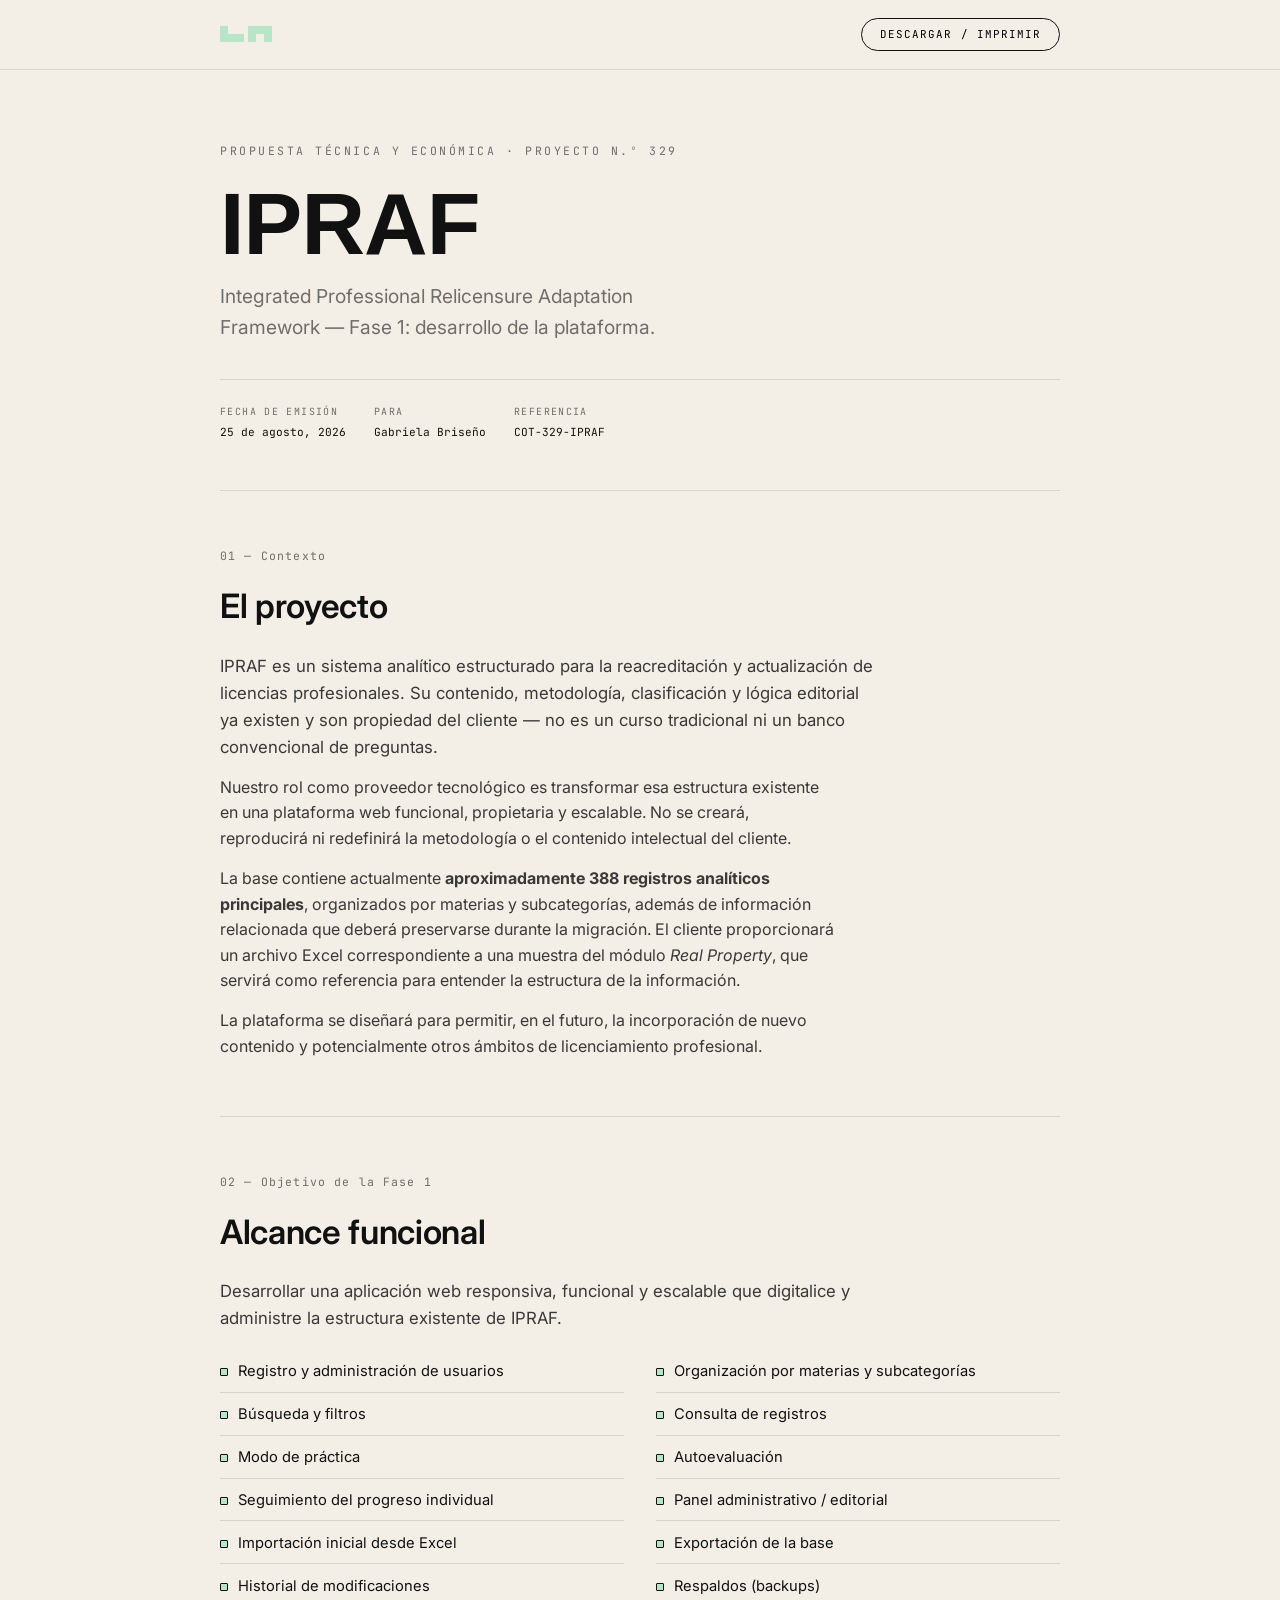
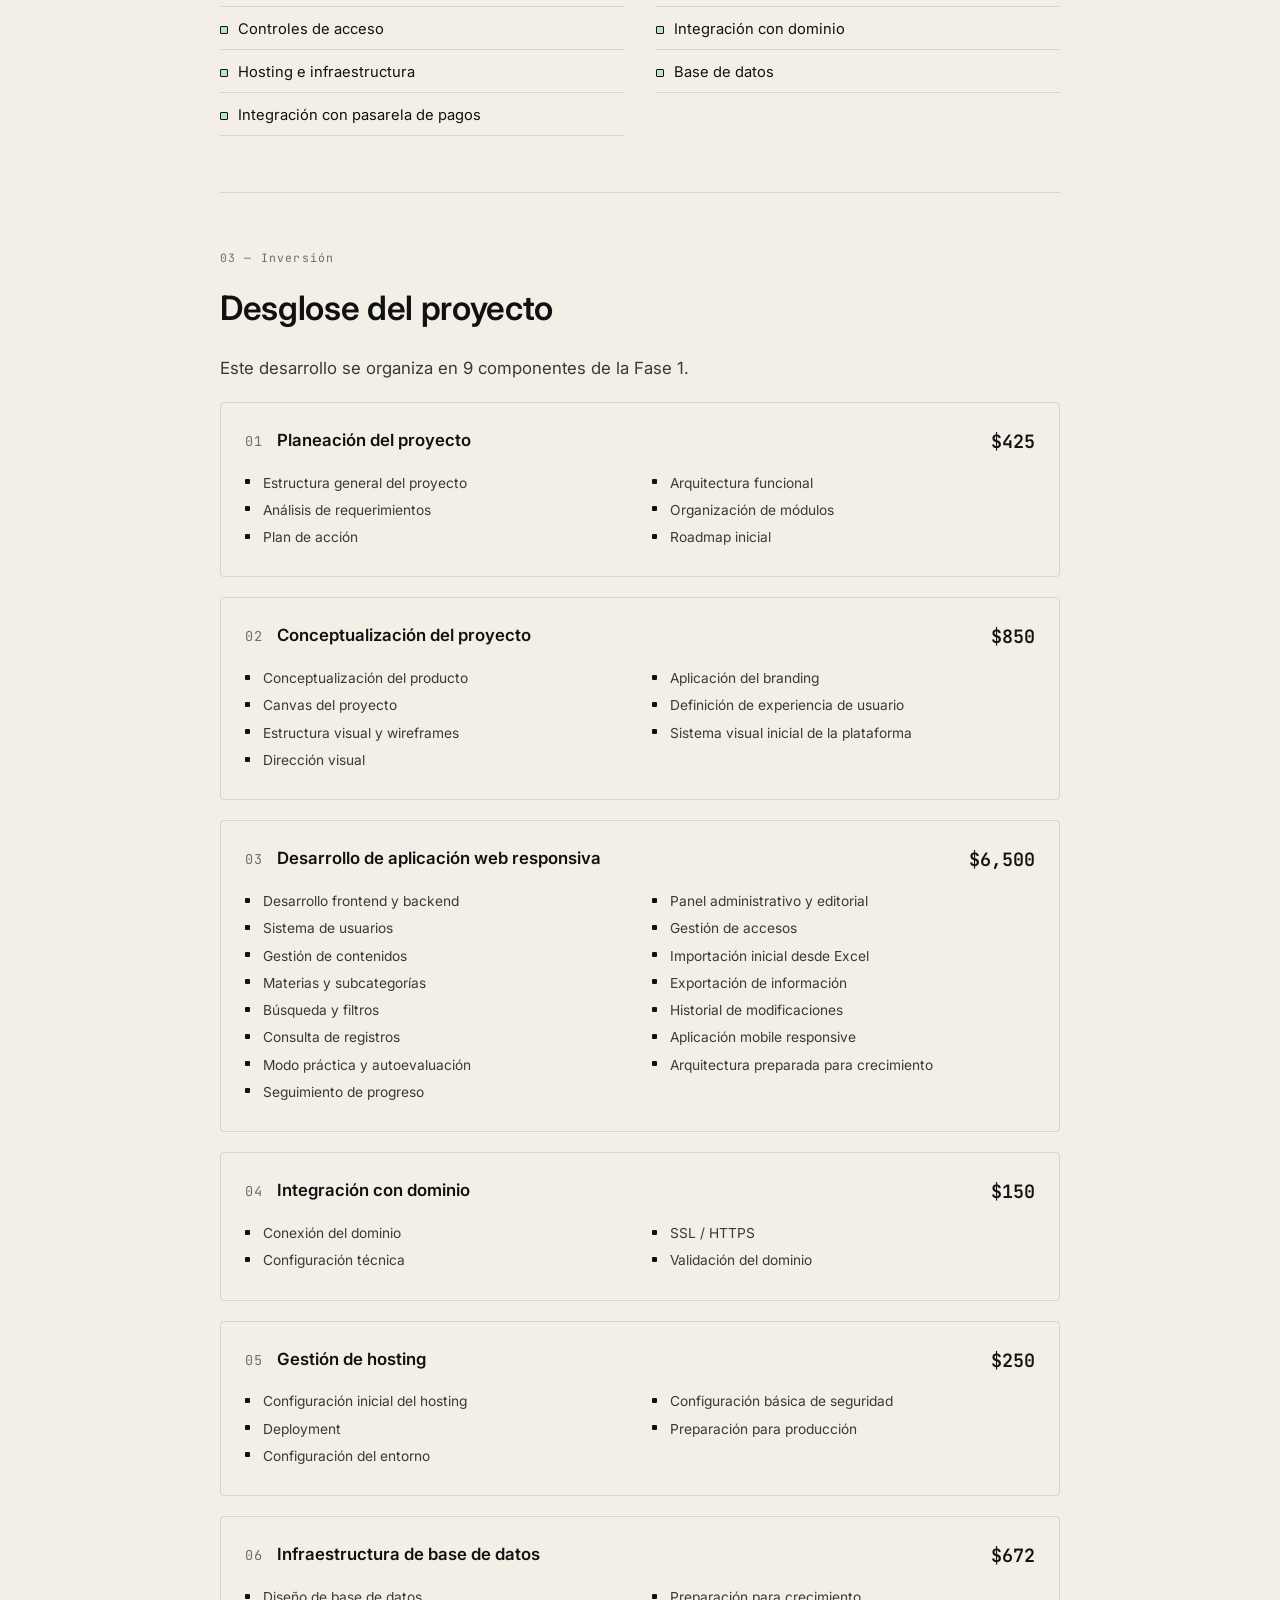
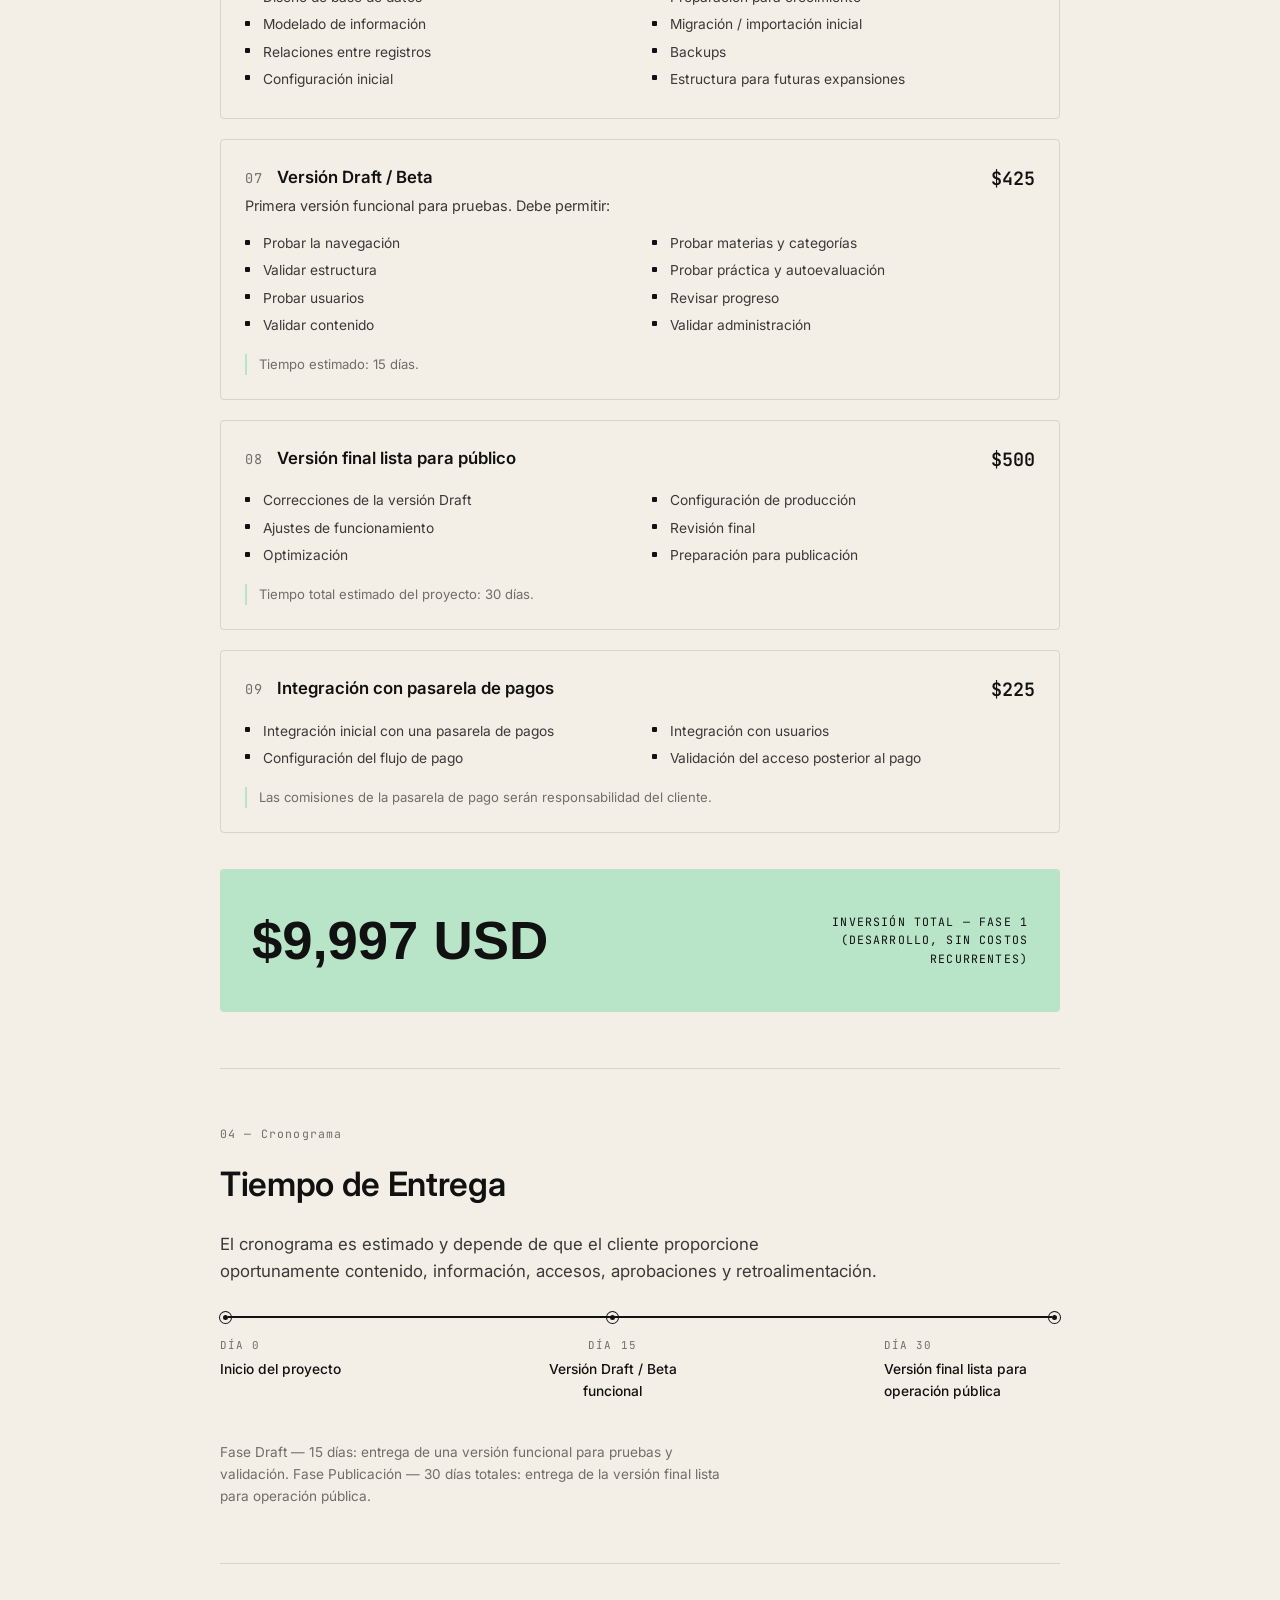
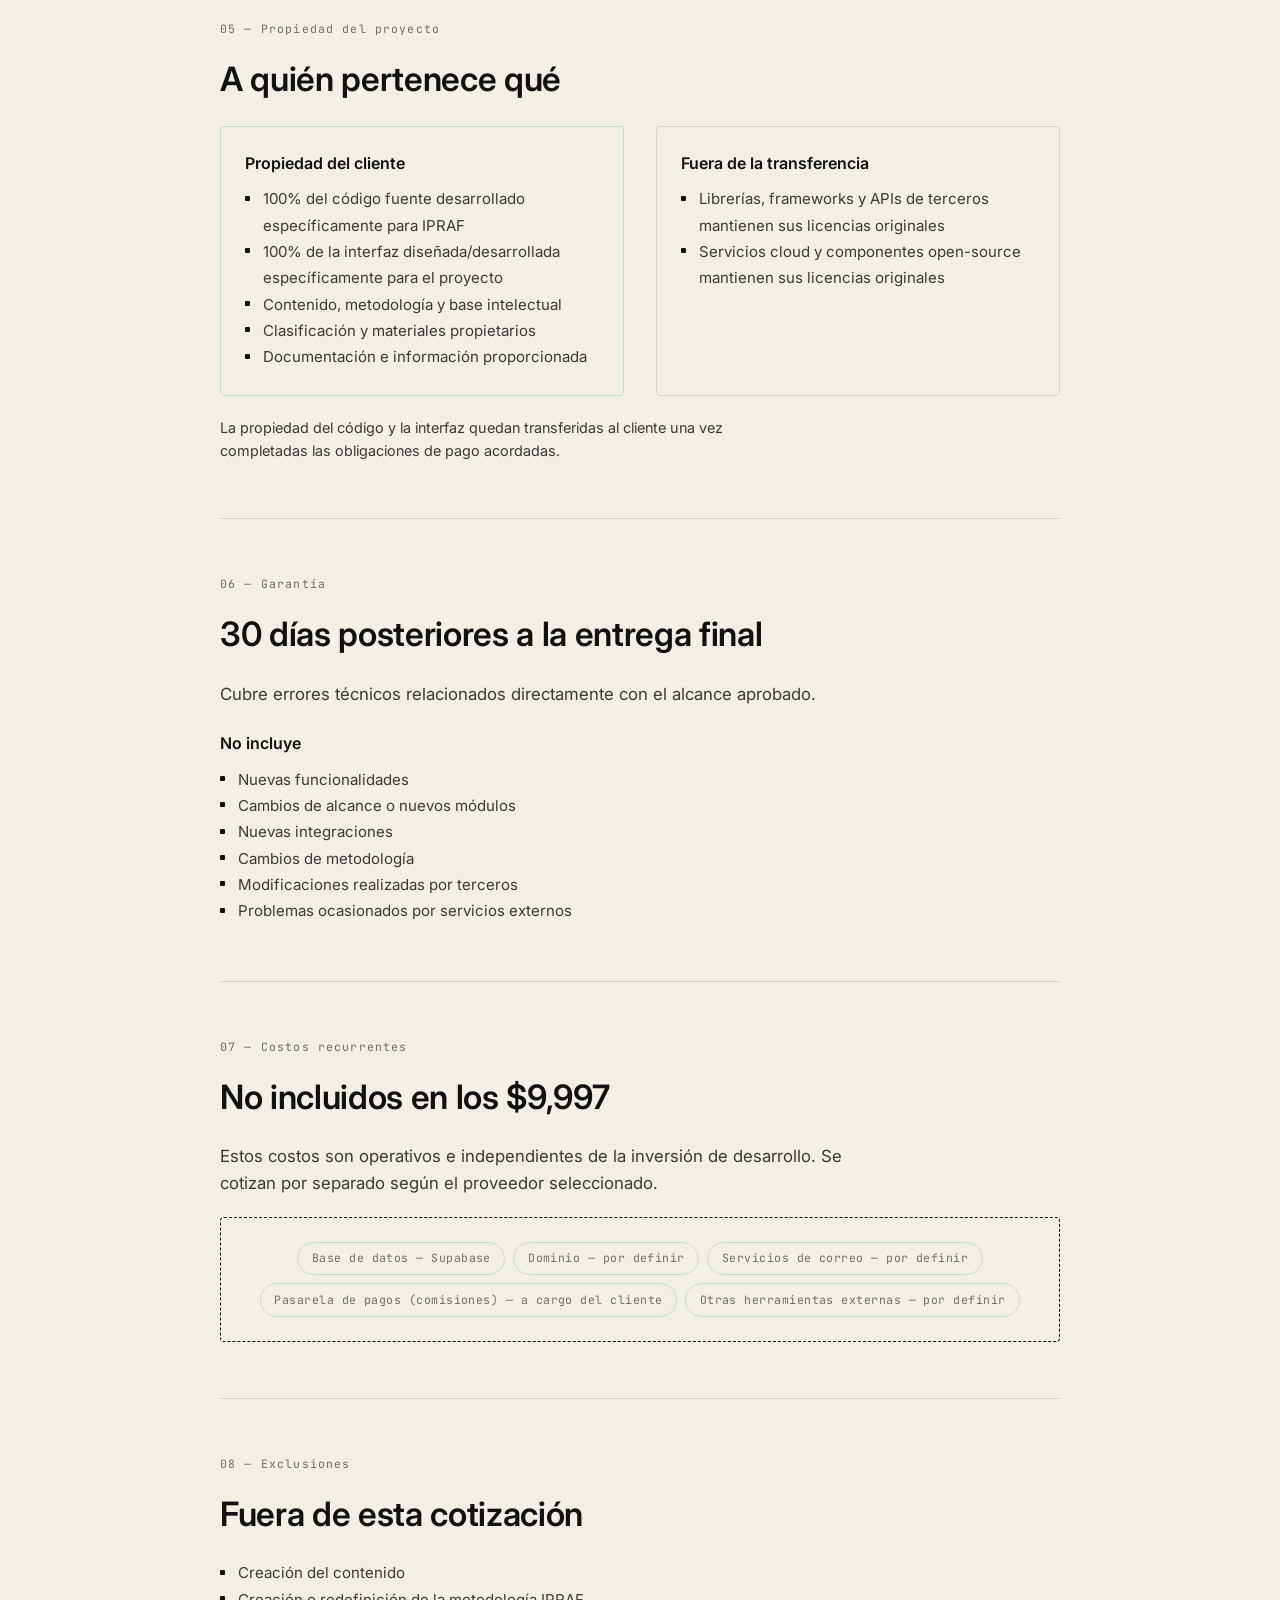
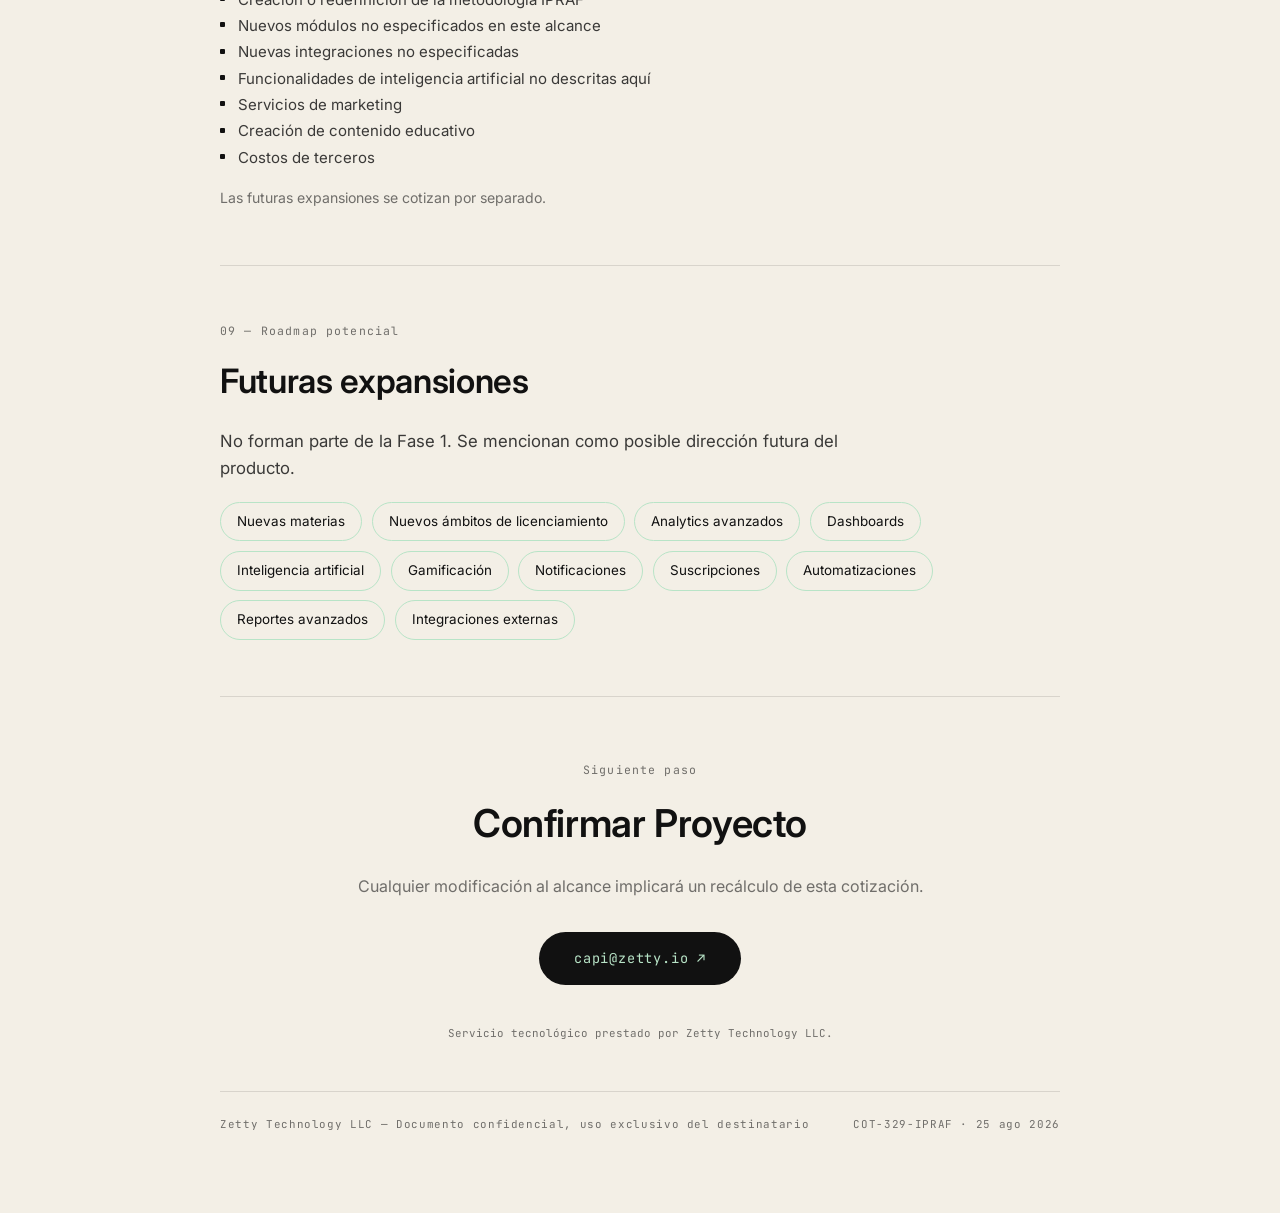
==== proyectoipraf/index.html @ 1532e755 "Agregar propuesta IPRAF (Proyecto 329) Publicada en coming-soon/proyectoipraf para quedar dentro del" ====
<!DOCTYPE html>
<html lang="es">
<head>
<meta charset="UTF-8">
<meta name="viewport" content="width=device-width, initial-scale=1.0">
<title>IPRAF — Propuesta técnica y económica · Capi Collections</title>
<meta name="description" content="Propuesta técnica y económica — Fase 1. Proyecto 329.">
<meta name="robots" content="noindex,nofollow">

<link rel="icon" href="data:image/svg+xml,%3Csvg xmlns='http://www.w3.org/2000/svg' viewBox='0 0 91 28'%3E%3Crect width='91' height='28' fill='%23B8E4C7'/%3E%3Cpath d='M 14 0 L 0 0 L 0 28 L 42 28 L 42 14 L 14 14 Z M 63 28 L 63 14 L 77 14 L 77 28 L 91 28 L 91 0 L 49 0 L 49 28 Z' fill='%23111111'/%3E%3C/svg%3E">

<link rel="preconnect" href="https://fonts.googleapis.com">
<link rel="preconnect" href="https://fonts.gstatic.com" crossorigin>
<link href="https://fonts.googleapis.com/css2?family=Inter:wght@400;500;600;700&family=JetBrains+Mono:wght@400;500;600&family=Syncopate:wght@700&display=swap" rel="stylesheet">

<style>
:root{
  --mint:#B8E4C7;
  --ink:#111111;
  --cream:#F3EFE6;
  --line:rgba(17,17,17,.12);
  --muted:rgba(17,17,17,.58);
  --f-display:'Syncopate',sans-serif;
  --f-body:'Inter',system-ui,sans-serif;
  --f-mono:'JetBrains Mono',ui-monospace,monospace;
  --e:cubic-bezier(.16,1,.3,1);
}
*{margin:0;padding:0;box-sizing:border-box}
html{scroll-behavior:smooth}
body{
  background:var(--cream);color:var(--ink);
  font-family:var(--f-body);font-weight:400;line-height:1.6;
  -webkit-font-smoothing:antialiased;
}
::selection{background:var(--ink);color:var(--mint)}
a{color:inherit}
.wrap{max-width:920px;margin:0 auto;padding:0 1.5rem}
@media(min-width:900px){.wrap{padding:0 2.5rem}}

.mono{font-family:var(--f-mono)}
.mono-lbl{
  font-family:var(--f-mono);font-size:.7rem;letter-spacing:.18em;text-transform:uppercase;
  color:var(--muted);display:flex;align-items:center;gap:.75rem;
}
.mono-lbl::before{content:"";width:1.5rem;height:1px;background:var(--ink);opacity:.35}

/* -------- reveal -------- */
.rv{opacity:0;transform:translateY(16px);transition:opacity .8s var(--e),transform .8s var(--e)}
.rv.in{opacity:1;transform:none}

/* -------- topbar -------- */
.topbar{
  position:sticky;top:0;z-index:40;background:var(--cream);
  border-bottom:1px solid var(--line);
}
.topbar-in{
  display:flex;align-items:center;justify-content:space-between;gap:1rem;
  padding:1rem 1.5rem;max-width:920px;margin:0 auto;
}
@media(min-width:900px){.topbar-in{padding:1.1rem 2.5rem}}
.brand{display:flex;align-items:center;gap:.65rem}
.brand svg{height:16px;width:auto;color:var(--mint)}
.print-btn{
  font-family:var(--f-mono);font-size:.68rem;letter-spacing:.1em;text-transform:uppercase;
  border:1px solid var(--ink);border-radius:999px;padding:.55rem 1.1rem;
  background:transparent;cursor:pointer;transition:background-color .3s,color .3s;
}
.print-btn:hover{background:var(--ink);color:var(--mint)}

/* -------- cover -------- */
.cover{padding:4.5rem 0 3rem;border-bottom:1px solid var(--line)}
.cover .doc-lbl{
  font-family:var(--f-mono);font-size:.72rem;letter-spacing:.22em;text-transform:uppercase;
  color:var(--muted);margin-bottom:1.5rem;
}
.cover h1{
  font-family:var(--f-display);font-weight:700;text-transform:uppercase;
  font-size:clamp(3rem,9vw,5.5rem);line-height:.92;letter-spacing:-.01em;
}
.cover .full-name{
  font-size:clamp(1rem,2vw,1.2rem);color:var(--muted);max-width:42ch;margin-top:1rem;
}
.meta-row{
  display:flex;flex-wrap:wrap;gap:.5rem 1.75rem;margin-top:2.25rem;
  padding-top:1.5rem;border-top:1px solid var(--line);
}
.meta-row div{font-family:var(--f-mono);font-size:.7rem}
.meta-row span{display:block;color:var(--muted);text-transform:uppercase;letter-spacing:.14em;
  font-size:.62rem;margin-bottom:.3rem}

.invest-box{
  margin-top:2.25rem;background:var(--mint);border-radius:4px;
  padding:1.75rem 2rem;display:flex;align-items:center;justify-content:space-between;
  gap:1rem;flex-wrap:wrap;
}
.invest-box .num{font-family:var(--f-display);font-weight:700;font-size:clamp(2.2rem,6vw,3.4rem)}
.invest-box .lbl{font-family:var(--f-mono);font-size:.72rem;letter-spacing:.1em;
  text-transform:uppercase;max-width:16rem;text-align:right}

.disclaimer{
  margin-top:1.5rem;border:1px dashed var(--ink);border-radius:4px;
  padding:1rem 1.25rem;font-family:var(--f-mono);font-size:.74rem;line-height:1.7;
  color:var(--muted);
}
.disclaimer b{color:var(--ink);font-weight:600}

/* -------- secciones -------- */
section.blk{padding:3.5rem 0;border-bottom:1px solid var(--line)}
section.blk:last-of-type{border-bottom:none}
.idx{font-family:var(--f-mono);font-size:.72rem;color:var(--muted);letter-spacing:.1em}
h2{
  font-size:clamp(1.5rem,3.4vw,2.1rem);font-weight:600;letter-spacing:-.01em;
  margin:.85rem 0 1.25rem;
}
h3{font-size:1rem;font-weight:600;margin-bottom:.6rem}
p{color:rgba(17,17,17,.82);max-width:62ch}
p+p{margin-top:.9rem}
.lead{font-size:1.05rem;max-width:60ch}

ul.plain{list-style:none;margin-top:.5rem}
ul.plain li{
  position:relative;padding-left:1.15rem;color:rgba(17,17,17,.82);
  font-size:.94rem;line-height:1.75;
}
ul.plain li::before{
  content:"";position:absolute;left:0;top:.62em;width:5px;height:5px;
  background:var(--ink);border-radius:1px;
}

/* -------- objetivo: grid de alcance -------- */
.scope-grid{
  display:grid;grid-template-columns:1fr;gap:.15rem 2rem;margin-top:1.25rem;
}
@media(min-width:640px){.scope-grid{grid-template-columns:1fr 1fr}}
.scope-grid li{
  display:flex;align-items:baseline;gap:.65rem;padding:.5rem 0;
  border-bottom:1px solid var(--line);font-size:.92rem;
}
.scope-grid li::before{
  content:"";flex:none;width:6px;height:6px;background:var(--mint);
  border:1px solid var(--ink);border-radius:1px;margin-top:.4em;
}

/* -------- desglose -------- */
.item{
  border:1px solid var(--line);border-radius:4px;padding:1.5rem;margin-top:1.25rem;
  break-inside:avoid;page-break-inside:avoid;
}
.item-hd{
  display:flex;justify-content:space-between;align-items:flex-start;gap:1.5rem;
  flex-wrap:wrap;
}
.item-hd .t{display:flex;align-items:baseline;gap:.85rem}
.item-hd .t .idx{
  font-family:var(--f-mono);font-size:.85rem;color:var(--muted);
}
.item-hd h3{margin:0;font-size:1.05rem}
.item-hd .price{
  font-family:var(--f-mono);font-weight:600;font-size:1.15rem;white-space:nowrap;
}
.item-note{
  margin-top:.85rem;font-size:.82rem;color:var(--muted);font-style:normal;
  border-left:2px solid var(--mint);padding-left:.75rem;
}
.item ul.plain{margin-top:.9rem;columns:1;}
@media(min-width:640px){.item ul.plain{columns:2;column-gap:1.5rem}}
.item ul.plain li{break-inside:avoid;font-size:.86rem;padding-bottom:.2rem}

.total-row{
  display:flex;justify-content:space-between;align-items:baseline;
  margin-top:1.75rem;padding-top:1.5rem;border-top:2px solid var(--ink);
}
.total-row .lbl{font-family:var(--f-mono);font-size:.8rem;letter-spacing:.12em;text-transform:uppercase}
.total-row .val{font-family:var(--f-display);font-weight:700;font-size:clamp(1.8rem,4vw,2.4rem)}

/* -------- cronograma -------- */
.timeline{margin-top:2rem}
.tl-track{
  position:relative;height:2px;background:var(--line);border-radius:2px;margin:0 .5rem;
}
.tl-fill{position:absolute;inset:0;width:100%;background:var(--ink)}
.tl-points{display:flex;justify-content:space-between;margin-top:-.4rem}
.tl-pt{display:flex;flex-direction:column;align-items:center;gap:.85rem;width:33%}
.tl-pt:first-child{align-items:flex-start;width:auto}
.tl-pt:last-child{align-items:flex-end;width:auto}
.tl-dot{width:.7rem;height:.7rem;border-radius:50%;background:var(--ink);border:3px solid var(--cream);
  box-shadow:0 0 0 1px var(--ink)}
.tl-lbl{text-align:center;max-width:11rem}
.tl-pt:first-child .tl-lbl,.tl-pt:last-child .tl-lbl{text-align:left}
.tl-lbl .d{font-family:var(--f-mono);font-size:.68rem;color:var(--muted);text-transform:uppercase;
  letter-spacing:.1em;margin-bottom:.25rem}
.tl-lbl .t{font-size:.86rem;font-weight:500}
.tl-note{margin-top:2.5rem;font-size:.85rem;color:var(--muted);max-width:56ch}

@media(max-width:560px){
  .tl-track{display:none}
  .tl-points{flex-direction:column;align-items:flex-start;gap:1.5rem;margin-top:0}
  .tl-pt,.tl-pt:first-child,.tl-pt:last-child{
    width:100%;flex-direction:row;align-items:flex-start;gap:1rem;
  }
  .tl-dot{flex:none;margin-top:.2rem;box-shadow:none;border:none;background:var(--ink);width:.6rem;height:.6rem}
  .tl-lbl,.tl-pt:first-child .tl-lbl,.tl-pt:last-child .tl-lbl{text-align:left;max-width:none}
}

/* -------- propiedad / garantia: dos columnas -------- */
.cols2{display:grid;grid-template-columns:1fr;gap:2rem;margin-top:1.25rem}
@media(min-width:640px){.cols2{grid-template-columns:1fr 1fr}}
.col-card{padding:1.5rem;border:1px solid var(--line);border-radius:4px}
.col-card.on{background:transparent;border:1.5px solid var(--mint)}
.col-card h3{display:flex;align-items:center;gap:.5rem}

/* -------- no incluido / exclusiones -------- */
.card-dashed{
  border:1px dashed var(--ink);border-radius:4px;padding:1.5rem;margin-top:1.25rem;
}
.pill-row{display:flex;flex-wrap:wrap;justify-content:center;gap:.5rem}
.pill{
  font-family:var(--f-mono);font-size:.72rem;letter-spacing:.04em;
  border:1.5px solid var(--mint);border-radius:999px;padding:.4rem .85rem;
  color:var(--muted);background:transparent;
}

/* -------- roadmap -------- */
.chip-row{display:flex;flex-wrap:wrap;gap:.6rem;margin-top:1.25rem}
.chip{
  font-size:.84rem;border:1.5px solid var(--mint);border-radius:999px;
  padding:.5rem 1rem;background:transparent;
}

/* -------- footer -------- */
.closing{padding:4rem 0 5rem;text-align:center}
.closing h2{font-size:clamp(1.6rem,4vw,2.4rem)}
.closing p{margin:0 auto 2rem;color:var(--muted)}
.cta-btn{
  display:inline-block;font-family:var(--f-mono);font-size:.85rem;letter-spacing:.06em;
  background:var(--ink);color:var(--mint);border-radius:999px;padding:1rem 2.2rem;
  text-decoration:none;transition:transform .3s var(--e);
}
.cta-btn:hover{transform:scale(1.04)}
.foot-meta{
  margin-top:3rem;padding-top:1.5rem;border-top:1px solid var(--line);
  display:flex;justify-content:space-between;flex-wrap:wrap;gap:.75rem;
  font-family:var(--f-mono);font-size:.68rem;color:var(--muted);letter-spacing:.06em;
}

@media print{
  .topbar,.print-btn{display:none}
  body{background:#fff}
  .invest-box{background:#E8F4EC;-webkit-print-color-adjust:exact;print-color-adjust:exact}
  .rv{opacity:1!important;transform:none!important}
  section.blk{padding:1.5rem 0;border-bottom:1px solid #ddd}
  .item{border:1px solid #ddd}
  a[href]:after{content:""}
}
@media (prefers-reduced-motion:reduce){
  .rv{transition:none}
}
</style>
</head>
<body>

<div class="topbar">
  <div class="topbar-in">
    <div class="brand">
      <svg viewBox="0 0 91 28" role="img" aria-label="Capi Collections">
        <path d="M 14 0 L 0 0 L 0 28 L 42 28 L 42 14 L 14 14 Z M 63 28 L 63 14 L 77 14 L 77 28 L 91 28 L 91 0 L 49 0 L 49 28 Z" fill="currentColor"/>
      </svg>
    </div>
    <button class="print-btn" onclick="window.print()">Descargar / Imprimir</button>
  </div>
</div>

<main class="wrap">

  <!-- ============ PORTADA ============ -->
  <section class="cover">
    <div class="doc-lbl rv in">Propuesta técnica y económica · Proyecto N.º 329</div>
    <h1 class="rv in">IPRAF</h1>
    <p class="full-name rv in">Integrated Professional Relicensure Adaptation Framework — Fase 1: desarrollo de la plataforma.</p>

    <div class="meta-row rv in">
      <div><span>Fecha de emisión</span>25 de agosto, 2026</div>
      <div><span>Para</span>Gabriela Briseño</div>
      <div><span>Referencia</span>COT-329-IPRAF</div>
    </div>

  </section>

  <!-- ============ 01 CONTEXTO ============ -->
  <section class="blk rv" id="contexto">
    <div class="idx">01 — Contexto</div>
    <h2>El proyecto</h2>
    <p class="lead">
      IPRAF es un sistema analítico estructurado para la reacreditación y actualización de
      licencias profesionales. Su contenido, metodología, clasificación y lógica editorial
      ya existen y son propiedad del cliente — no es un curso tradicional ni un banco
      convencional de preguntas.
    </p>
    <p>
      Nuestro rol como proveedor tecnológico es transformar esa estructura
      existente en una plataforma web funcional, propietaria y escalable. No se creará,
      reproducirá ni redefinirá la metodología o el contenido intelectual del cliente.
    </p>
    <p>
      La base contiene actualmente <b>aproximadamente 388 registros analíticos principales</b>,
      organizados por materias y subcategorías, además de información relacionada que deberá
      preservarse durante la migración. El cliente proporcionará un archivo Excel correspondiente
      a una muestra del módulo <i>Real Property</i>, que servirá como referencia para entender
      la estructura de la información.
    </p>
    <p>
      La plataforma se diseñará para permitir, en el futuro, la incorporación de nuevo
      contenido y potencialmente otros ámbitos de licenciamiento profesional.
    </p>
  </section>

  <!-- ============ 02 OBJETIVO / ALCANCE ============ -->
  <section class="blk rv" id="objetivo">
    <div class="idx">02 — Objetivo de la Fase 1</div>
    <h2>Alcance funcional</h2>
    <p class="lead">
      Desarrollar una aplicación web responsiva, funcional y escalable que digitalice y
      administre la estructura existente de IPRAF.
    </p>
    <ul class="scope-grid">
      <li>Registro y administración de usuarios</li>
      <li>Organización por materias y subcategorías</li>
      <li>Búsqueda y filtros</li>
      <li>Consulta de registros</li>
      <li>Modo de práctica</li>
      <li>Autoevaluación</li>
      <li>Seguimiento del progreso individual</li>
      <li>Panel administrativo / editorial</li>
      <li>Importación inicial desde Excel</li>
      <li>Exportación de la base</li>
      <li>Historial de modificaciones</li>
      <li>Respaldos (backups)</li>
      <li>Controles de acceso</li>
      <li>Integración con dominio</li>
      <li>Hosting e infraestructura</li>
      <li>Base de datos</li>
      <li>Integración con pasarela de pagos</li>
    </ul>
  </section>

  <!-- ============ 03 DESGLOSE ============ -->
  <section class="blk rv" id="desglose">
    <div class="idx">03 — Inversión</div>
    <h2>Desglose del proyecto</h2>
    <p class="lead">Este desarrollo se organiza en 9 componentes de la Fase 1.</p>

    <div class="item">
      <div class="item-hd">
        <div class="t"><span class="idx">01</span><h3>Planeación del proyecto</h3></div>
        <div class="price">$425</div>
      </div>
      <ul class="plain">
        <li>Estructura general del proyecto</li>
        <li>Análisis de requerimientos</li>
        <li>Plan de acción</li>
        <li>Arquitectura funcional</li>
        <li>Organización de módulos</li>
        <li>Roadmap inicial</li>
      </ul>
    </div>

    <div class="item">
      <div class="item-hd">
        <div class="t"><span class="idx">02</span><h3>Conceptualización del proyecto</h3></div>
        <div class="price">$850</div>
      </div>
      <ul class="plain">
        <li>Conceptualización del producto</li>
        <li>Canvas del proyecto</li>
        <li>Estructura visual y wireframes</li>
        <li>Dirección visual</li>
        <li>Aplicación del branding</li>
        <li>Definición de experiencia de usuario</li>
        <li>Sistema visual inicial de la plataforma</li>
      </ul>
    </div>

    <div class="item">
      <div class="item-hd">
        <div class="t"><span class="idx">03</span><h3>Desarrollo de aplicación web responsiva</h3></div>
        <div class="price">$6,500</div>
      </div>
      <ul class="plain">
        <li>Desarrollo frontend y backend</li>
        <li>Sistema de usuarios</li>
        <li>Gestión de contenidos</li>
        <li>Materias y subcategorías</li>
        <li>Búsqueda y filtros</li>
        <li>Consulta de registros</li>
        <li>Modo práctica y autoevaluación</li>
        <li>Seguimiento de progreso</li>
        <li>Panel administrativo y editorial</li>
        <li>Gestión de accesos</li>
        <li>Importación inicial desde Excel</li>
        <li>Exportación de información</li>
        <li>Historial de modificaciones</li>
        <li>Aplicación mobile responsive</li>
        <li>Arquitectura preparada para crecimiento</li>
      </ul>
    </div>

    <div class="item">
      <div class="item-hd">
        <div class="t"><span class="idx">04</span><h3>Integración con dominio</h3></div>
        <div class="price">$150</div>
      </div>
      <ul class="plain">
        <li>Conexión del dominio</li>
        <li>Configuración técnica</li>
        <li>SSL / HTTPS</li>
        <li>Validación del dominio</li>
      </ul>
    </div>

    <div class="item">
      <div class="item-hd">
        <div class="t"><span class="idx">05</span><h3>Gestión de hosting</h3></div>
        <div class="price">$250</div>
      </div>
      <ul class="plain">
        <li>Configuración inicial del hosting</li>
        <li>Deployment</li>
        <li>Configuración del entorno</li>
        <li>Configuración básica de seguridad</li>
        <li>Preparación para producción</li>
      </ul>
    </div>

    <div class="item">
      <div class="item-hd">
        <div class="t"><span class="idx">06</span><h3>Infraestructura de base de datos</h3></div>
        <div class="price">$672</div>
      </div>
      <ul class="plain">
        <li>Diseño de base de datos</li>
        <li>Modelado de información</li>
        <li>Relaciones entre registros</li>
        <li>Configuración inicial</li>
        <li>Preparación para crecimiento</li>
        <li>Migración / importación inicial</li>
        <li>Backups</li>
        <li>Estructura para futuras expansiones</li>
      </ul>
    </div>

    <div class="item">
      <div class="item-hd">
        <div class="t"><span class="idx">07</span><h3>Versión Draft / Beta</h3></div>
        <div class="price">$425</div>
      </div>
      <p style="margin-bottom:.5rem;font-size:.9rem">Primera versión funcional para pruebas. Debe permitir:</p>
      <ul class="plain">
        <li>Probar la navegación</li>
        <li>Validar estructura</li>
        <li>Probar usuarios</li>
        <li>Validar contenido</li>
        <li>Probar materias y categorías</li>
        <li>Probar práctica y autoevaluación</li>
        <li>Revisar progreso</li>
        <li>Validar administración</li>
      </ul>
      <div class="item-note">Tiempo estimado: 15 días.</div>
    </div>

    <div class="item">
      <div class="item-hd">
        <div class="t"><span class="idx">08</span><h3>Versión final lista para público</h3></div>
        <div class="price">$500</div>
      </div>
      <ul class="plain">
        <li>Correcciones de la versión Draft</li>
        <li>Ajustes de funcionamiento</li>
        <li>Optimización</li>
        <li>Configuración de producción</li>
        <li>Revisión final</li>
        <li>Preparación para publicación</li>
      </ul>
      <div class="item-note">Tiempo total estimado del proyecto: 30 días.</div>
    </div>

    <div class="item">
      <div class="item-hd">
        <div class="t"><span class="idx">09</span><h3>Integración con pasarela de pagos</h3></div>
        <div class="price">$225</div>
      </div>
      <ul class="plain">
        <li>Integración inicial con una pasarela de pagos</li>
        <li>Configuración del flujo de pago</li>
        <li>Integración con usuarios</li>
        <li>Validación del acceso posterior al pago</li>
      </ul>
      <div class="item-note">Las comisiones de la pasarela de pago serán responsabilidad del cliente.</div>
    </div>

    <div class="invest-box">
      <div class="num">$9,997 USD</div>
      <div class="lbl">Inversión total — Fase 1<br>(desarrollo, sin costos recurrentes)</div>
    </div>
  </section>

  <!-- ============ 04 CRONOGRAMA ============ -->
  <section class="blk rv" id="cronograma">
    <div class="idx">04 — Cronograma</div>
    <h2>Tiempo de Entrega</h2>
    <p class="lead">
      El cronograma es estimado y depende de que el cliente proporcione oportunamente
      contenido, información, accesos, aprobaciones y retroalimentación.
    </p>
    <div class="timeline">
      <div class="tl-track"><div class="tl-fill"></div></div>
      <div class="tl-points">
        <div class="tl-pt">
          <div class="tl-dot"></div>
          <div class="tl-lbl"><div class="d">Día 0</div><div class="t">Inicio del proyecto</div></div>
        </div>
        <div class="tl-pt">
          <div class="tl-dot"></div>
          <div class="tl-lbl"><div class="d">Día 15</div><div class="t">Versión Draft / Beta funcional</div></div>
        </div>
        <div class="tl-pt">
          <div class="tl-dot"></div>
          <div class="tl-lbl"><div class="d">Día 30</div><div class="t">Versión final lista para operación pública</div></div>
        </div>
      </div>
    </div>
    <p class="tl-note">
      Fase Draft — 15 días: entrega de una versión funcional para pruebas y validación.
      Fase Publicación — 30 días totales: entrega de la versión final lista para operación pública.
    </p>
  </section>

  <!-- ============ 05 PROPIEDAD ============ -->
  <section class="blk rv" id="propiedad">
    <div class="idx">05 — Propiedad del proyecto</div>
    <h2>A quién pertenece qué</h2>
    <div class="cols2">
      <div class="col-card on">
        <h3>Propiedad del cliente</h3>
        <ul class="plain">
          <li>100% del código fuente desarrollado específicamente para IPRAF</li>
          <li>100% de la interfaz diseñada/desarrollada específicamente para el proyecto</li>
          <li>Contenido, metodología y base intelectual</li>
          <li>Clasificación y materiales propietarios</li>
          <li>Documentación e información proporcionada</li>
        </ul>
      </div>
      <div class="col-card">
        <h3>Fuera de la transferencia</h3>
        <ul class="plain">
          <li>Librerías, frameworks y APIs de terceros mantienen sus licencias originales</li>
          <li>Servicios cloud y componentes open-source mantienen sus licencias originales</li>
        </ul>
      </div>
    </div>
    <p style="margin-top:1.25rem;font-size:.9rem">
      La propiedad del código y la interfaz quedan transferidas al cliente una vez completadas
      las obligaciones de pago acordadas.
    </p>
  </section>

  <!-- ============ 06 GARANTÍA ============ -->
  <section class="blk rv" id="garantia">
    <div class="idx">06 — Garantía</div>
    <h2>30 días posteriores a la entrega final</h2>
    <p class="lead">Cubre errores técnicos relacionados directamente con el alcance aprobado.</p>
    <h3 style="margin-top:1.5rem">No incluye</h3>
    <ul class="plain">
      <li>Nuevas funcionalidades</li>
      <li>Cambios de alcance o nuevos módulos</li>
      <li>Nuevas integraciones</li>
      <li>Cambios de metodología</li>
      <li>Modificaciones realizadas por terceros</li>
      <li>Problemas ocasionados por servicios externos</li>
    </ul>
  </section>

  <!-- ============ 07 COSTOS RECURRENTES ============ -->
  <section class="blk rv" id="recurrentes">
    <div class="idx">07 — Costos recurrentes</div>
    <h2>No incluidos en los $9,997</h2>
    <p class="lead">
      Estos costos son operativos e independientes de la inversión de desarrollo.
      Se cotizan por separado según el proveedor seleccionado.
    </p>
    <div class="card-dashed">
      <div class="pill-row">
        <span class="pill">Base de datos — Supabase</span>
        <span class="pill">Dominio — por definir</span>
        <span class="pill">Servicios de correo — por definir</span>
        <span class="pill">Pasarela de pagos (comisiones) — a cargo del cliente</span>
        <span class="pill">Otras herramientas externas — por definir</span>
      </div>
    </div>
  </section>

  <!-- ============ 08 EXCLUSIONES ============ -->
  <section class="blk rv" id="exclusiones">
    <div class="idx">08 — Exclusiones</div>
    <h2>Fuera de esta cotización</h2>
    <ul class="plain" style="columns:1">
      <li>Creación del contenido</li>
      <li>Creación o redefinición de la metodología IPRAF</li>
      <li>Nuevos módulos no especificados en este alcance</li>
      <li>Nuevas integraciones no especificadas</li>
      <li>Funcionalidades de inteligencia artificial no descritas aquí</li>
      <li>Servicios de marketing</li>
      <li>Creación de contenido educativo</li>
      <li>Costos de terceros</li>
    </ul>
    <p style="margin-top:1rem;font-size:.88rem;color:var(--muted)">
      Las futuras expansiones se cotizan por separado.
    </p>
  </section>

  <!-- ============ 09 ROADMAP ============ -->
  <section class="blk rv" id="roadmap">
    <div class="idx">09 — Roadmap potencial</div>
    <h2>Futuras expansiones</h2>
    <p class="lead">No forman parte de la Fase 1. Se mencionan como posible dirección futura del producto.</p>
    <div class="chip-row">
      <span class="chip">Nuevas materias</span>
      <span class="chip">Nuevos ámbitos de licenciamiento</span>
      <span class="chip">Analytics avanzados</span>
      <span class="chip">Dashboards</span>
      <span class="chip">Inteligencia artificial</span>
      <span class="chip">Gamificación</span>
      <span class="chip">Notificaciones</span>
      <span class="chip">Suscripciones</span>
      <span class="chip">Automatizaciones</span>
      <span class="chip">Reportes avanzados</span>
      <span class="chip">Integraciones externas</span>
    </div>
  </section>

  <!-- ============ CIERRE ============ -->
  <section class="closing rv">
    <div class="idx" style="justify-content:center;display:flex">Siguiente paso</div>
    <h2>Confirmar Proyecto</h2>
    <p>Cualquier modificación al alcance implicará un recálculo de esta cotización.</p>
    <a href="mailto:capi@zetty.io?subject=IPRAF%20—%20Proyecto%20329" class="cta-btn">capi@zetty.io ↗</a>

    <p class="mono" style="font-size:.68rem;color:var(--muted);margin-top:2.5rem">
      Servicio tecnológico prestado por Zetty Technology LLC.
    </p>

    <div class="foot-meta">
      <span>Zetty Technology LLC — Documento confidencial, uso exclusivo del destinatario</span>
      <span>COT-329-IPRAF · 25 ago 2026</span>
    </div>
  </section>

</main>

<script>
(() => {
"use strict";
const io = new IntersectionObserver(es=>{
  es.forEach(e=>{ if(e.isIntersecting){ e.target.classList.add("in"); io.unobserve(e.target); } });
},{threshold:.08,rootMargin:"0px 0px -60px 0px"});
document.querySelectorAll("section.blk.rv, section.closing.rv").forEach(el=>io.observe(el));
})();
</script>
</body>
</html>
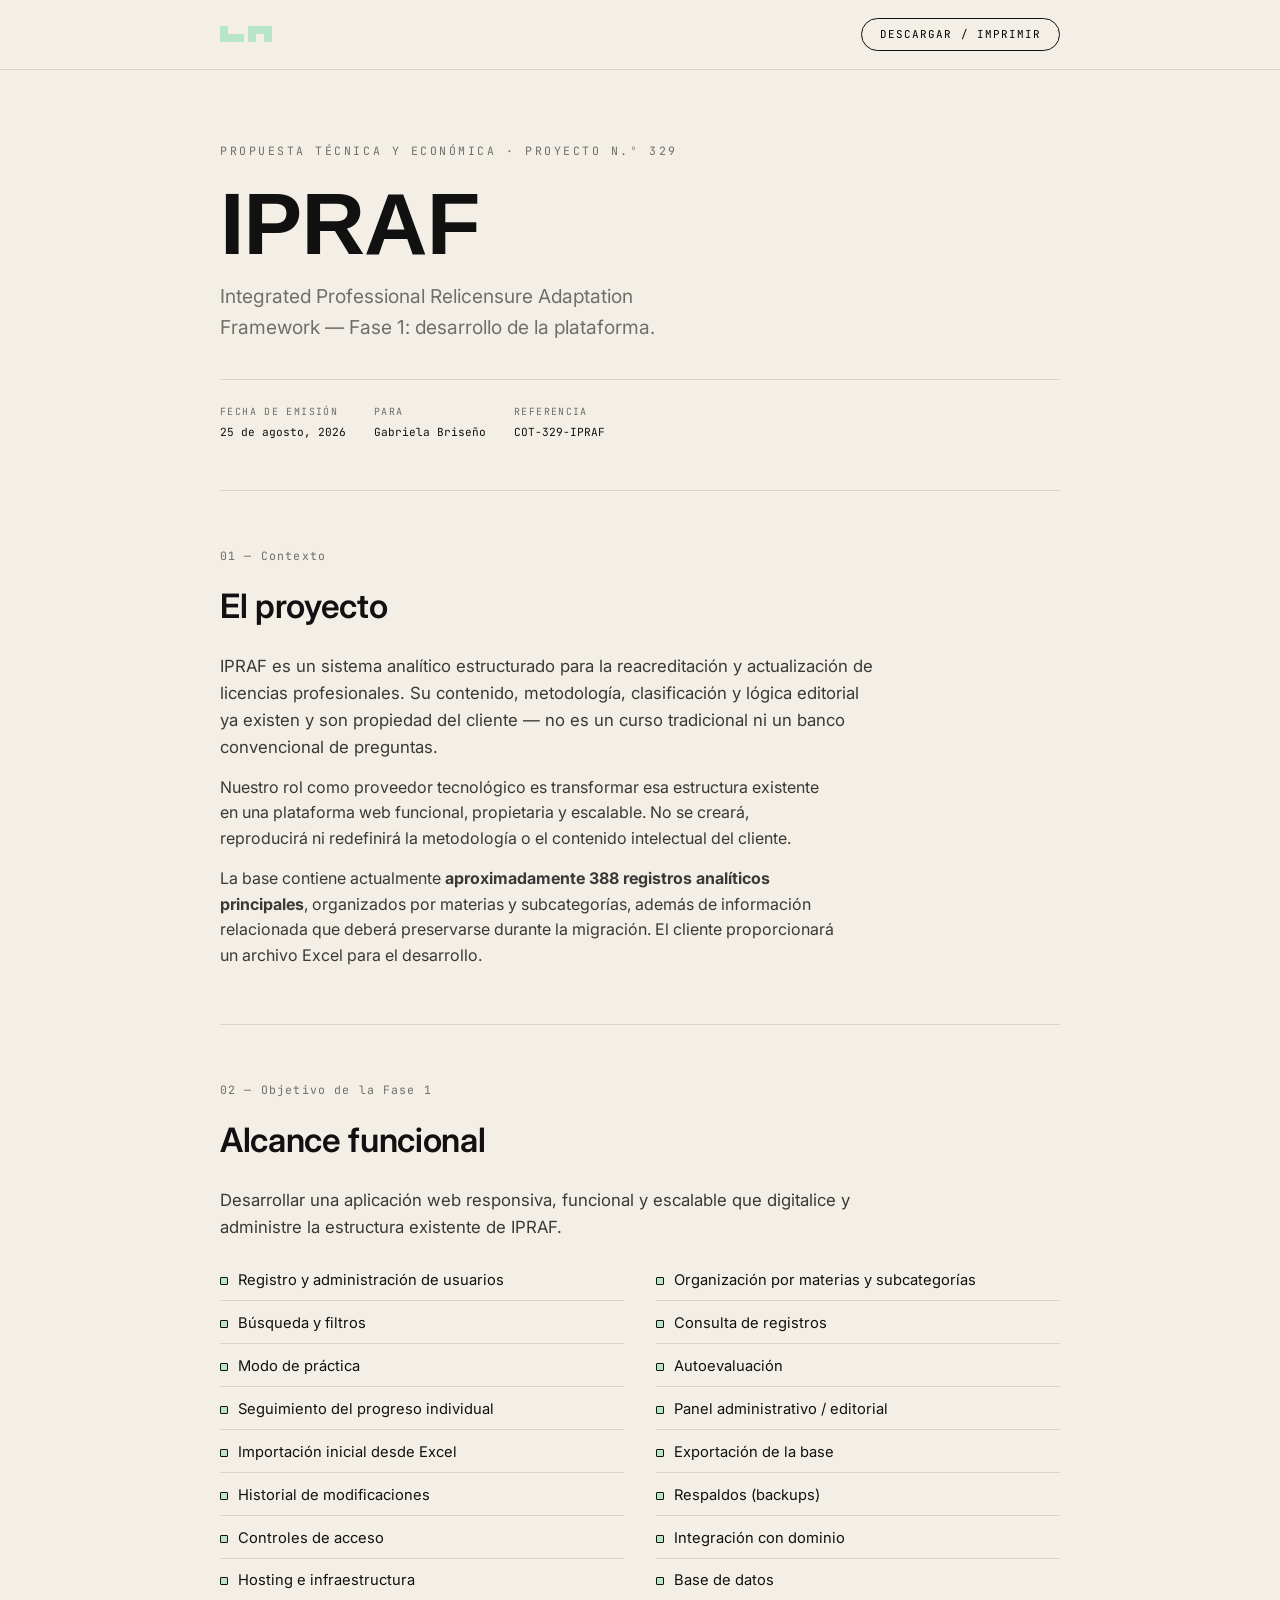
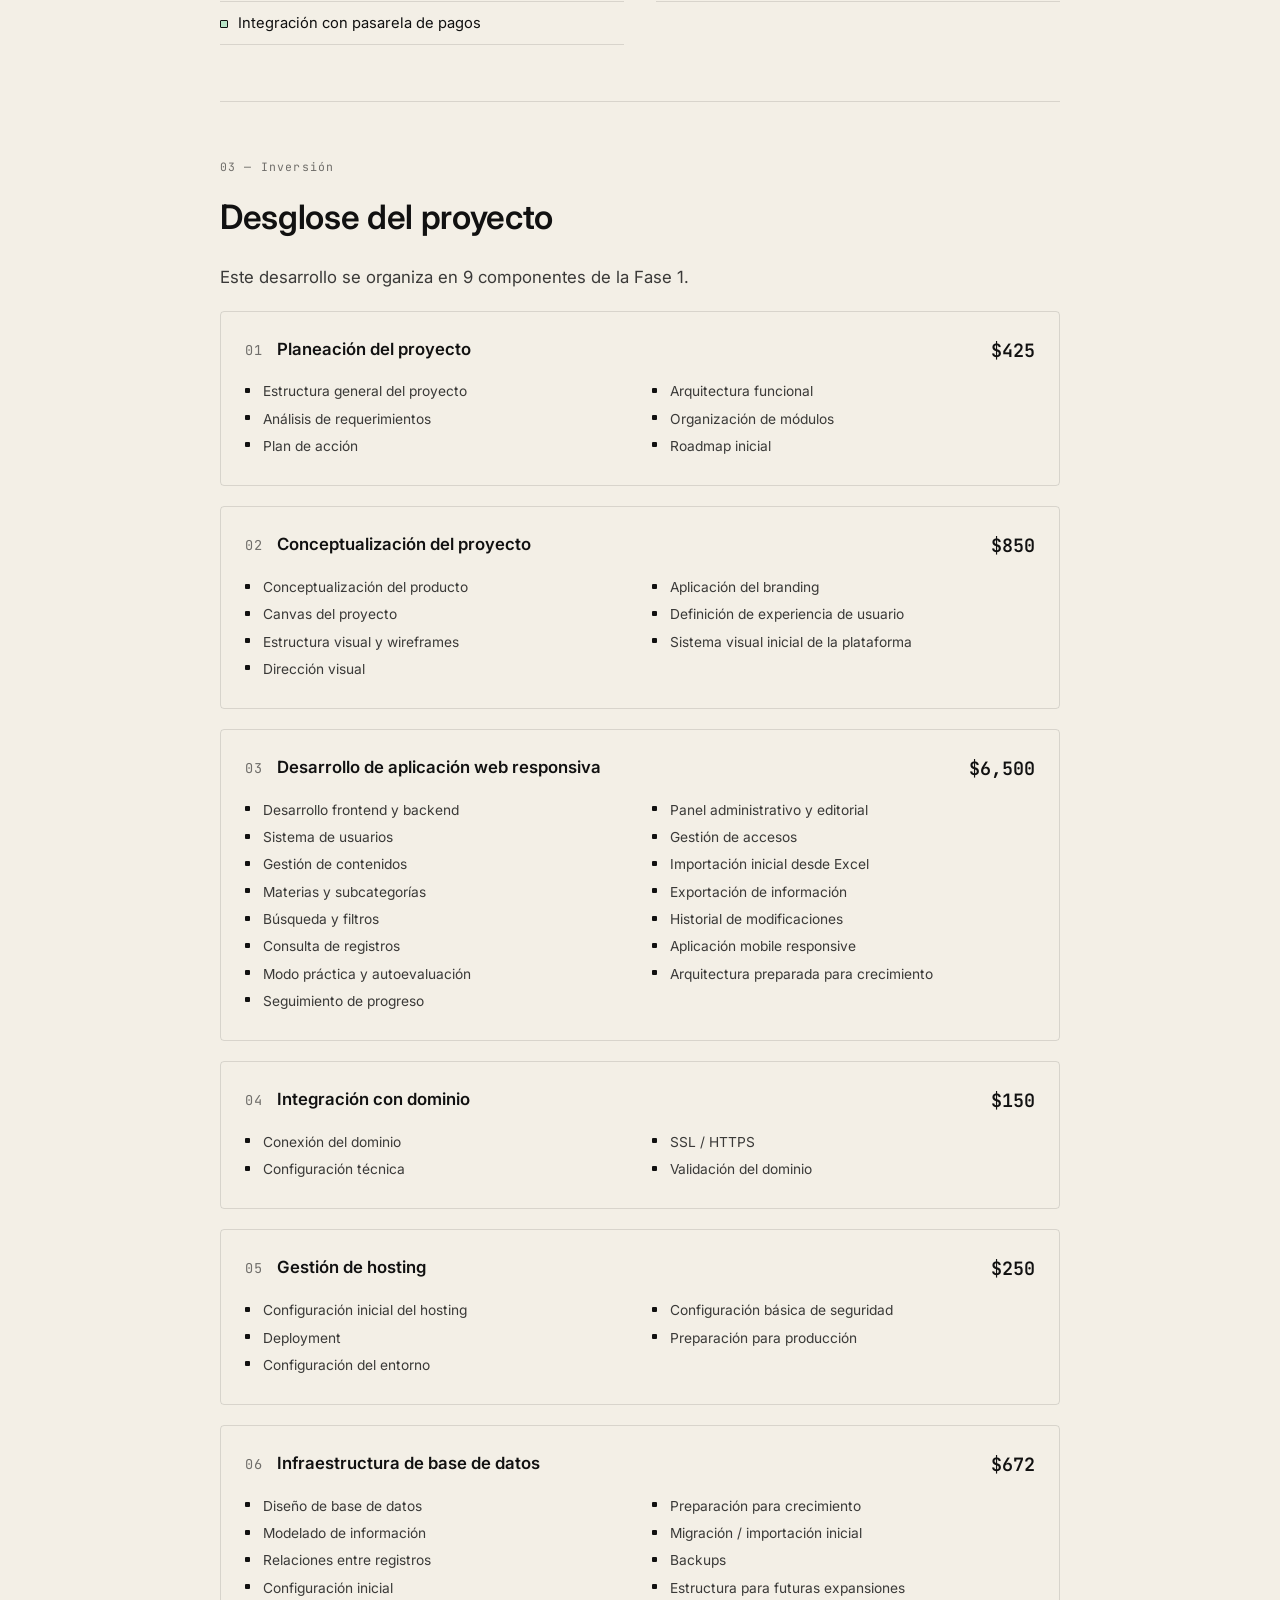
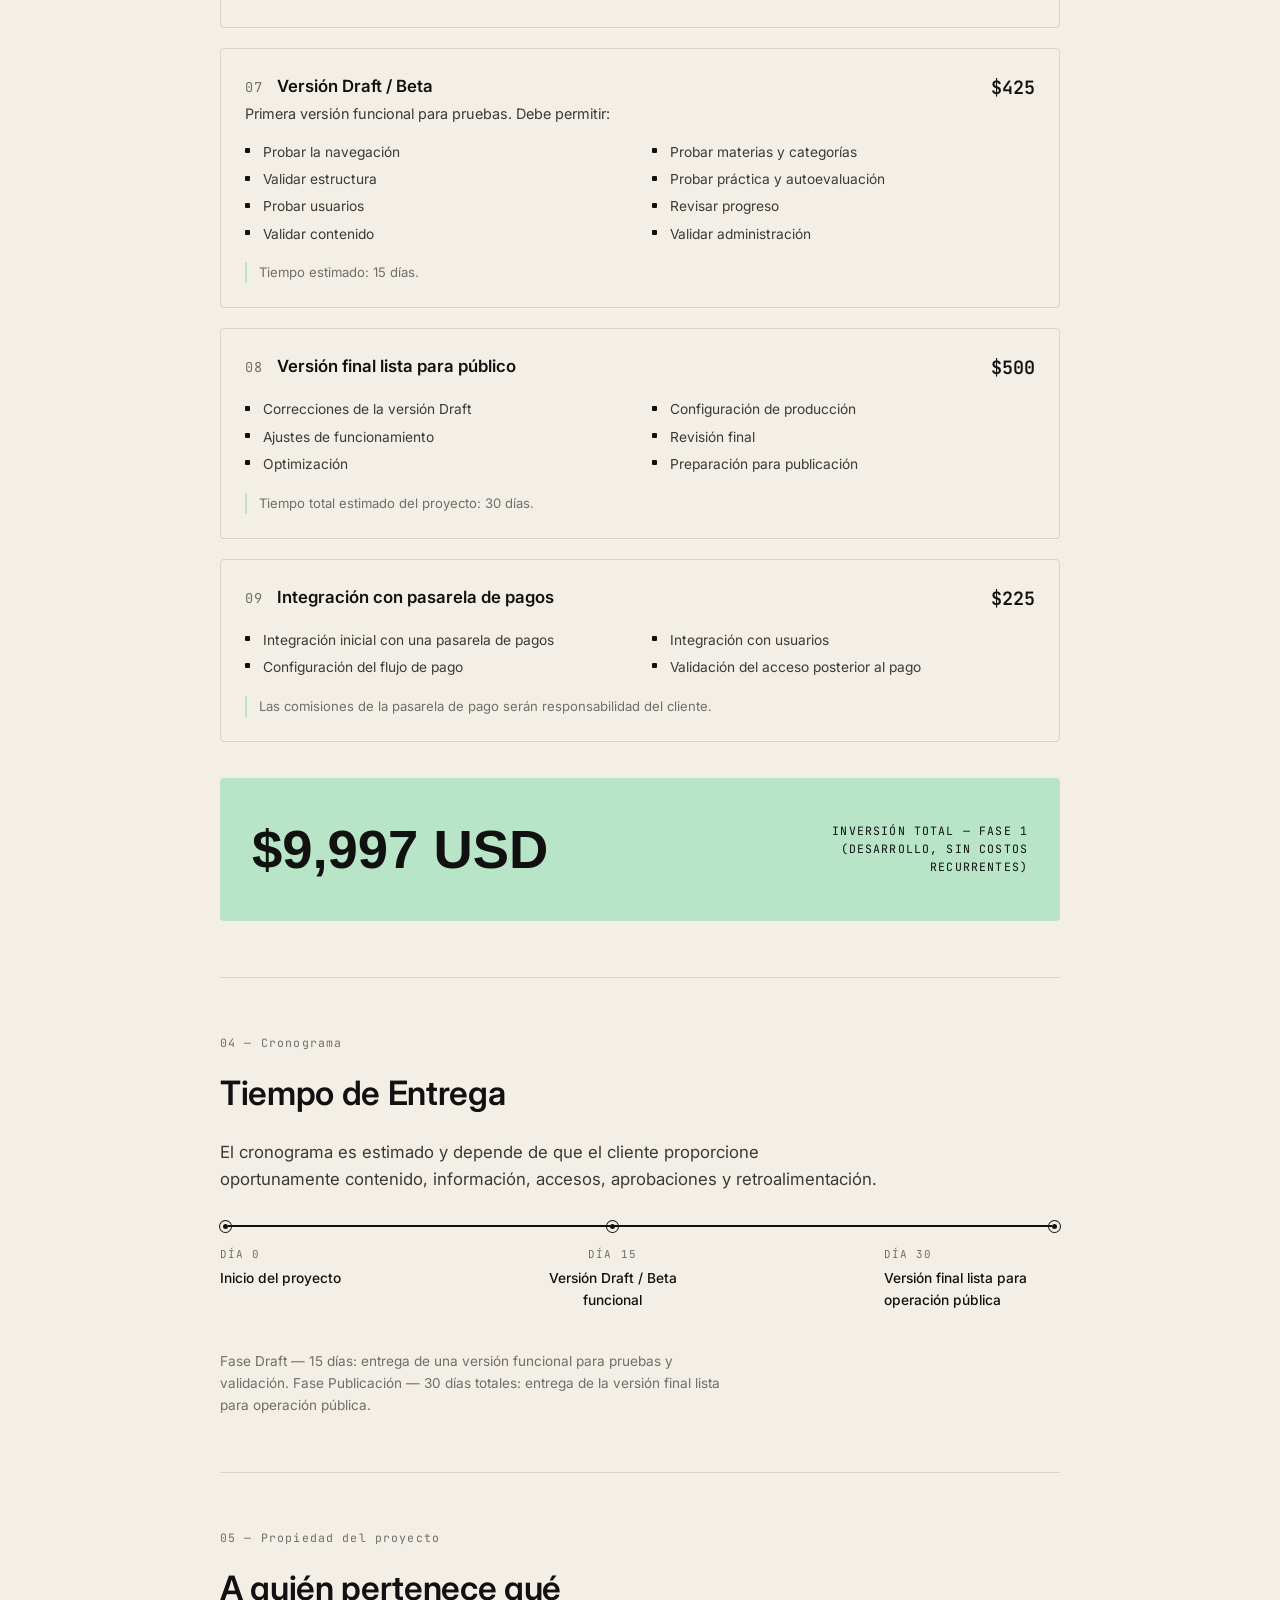
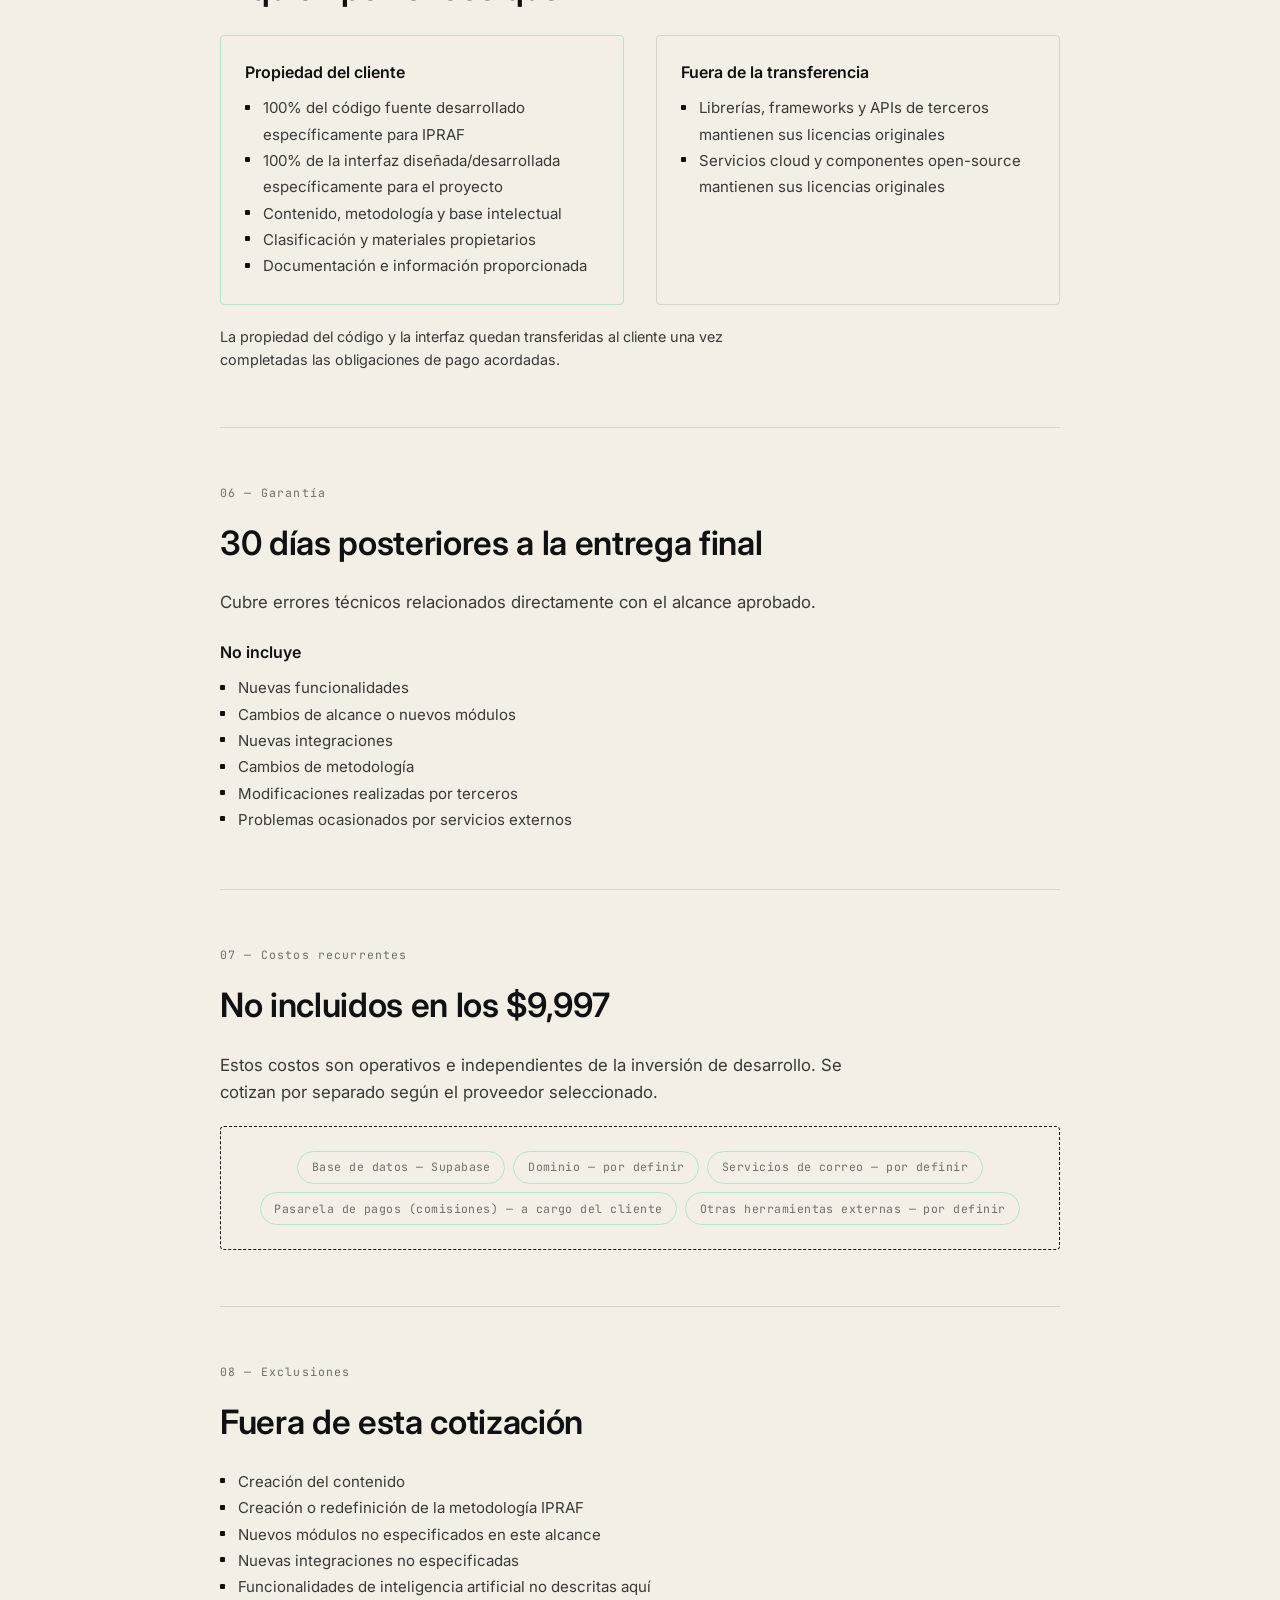
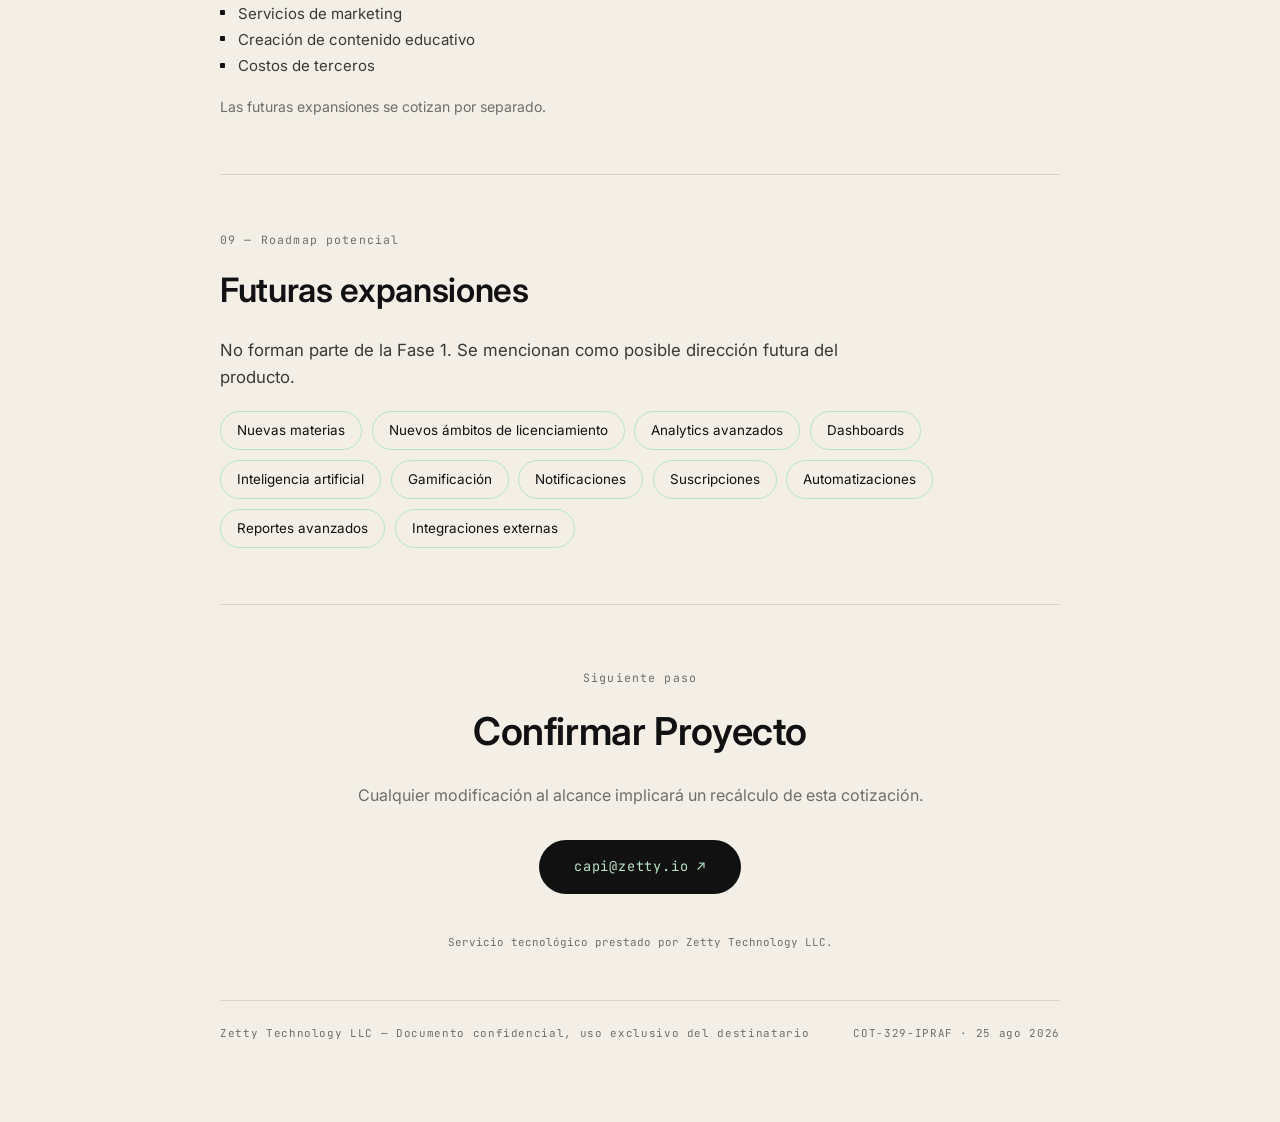
==== commit e60f7f3f: "Simplificar párrafo de contexto en propuesta IPRAF Se combinan los párrafos sobre volumen de registr" ====
--- a/proyectoipraf/index.html
+++ b/proyectoipraf/index.html
@@ -304,13 +304,7 @@
     <p>
       La base contiene actualmente <b>aproximadamente 388 registros analíticos principales</b>,
       organizados por materias y subcategorías, además de información relacionada que deberá
-      preservarse durante la migración. El cliente proporcionará un archivo Excel correspondiente
-      a una muestra del módulo <i>Real Property</i>, que servirá como referencia para entender
-      la estructura de la información.
-    </p>
-    <p>
-      La plataforma se diseñará para permitir, en el futuro, la incorporación de nuevo
-      contenido y potencialmente otros ámbitos de licenciamiento profesional.
+      preservarse durante la migración. El cliente proporcionará un archivo Excel para el desarrollo.
     </p>
   </section>
 
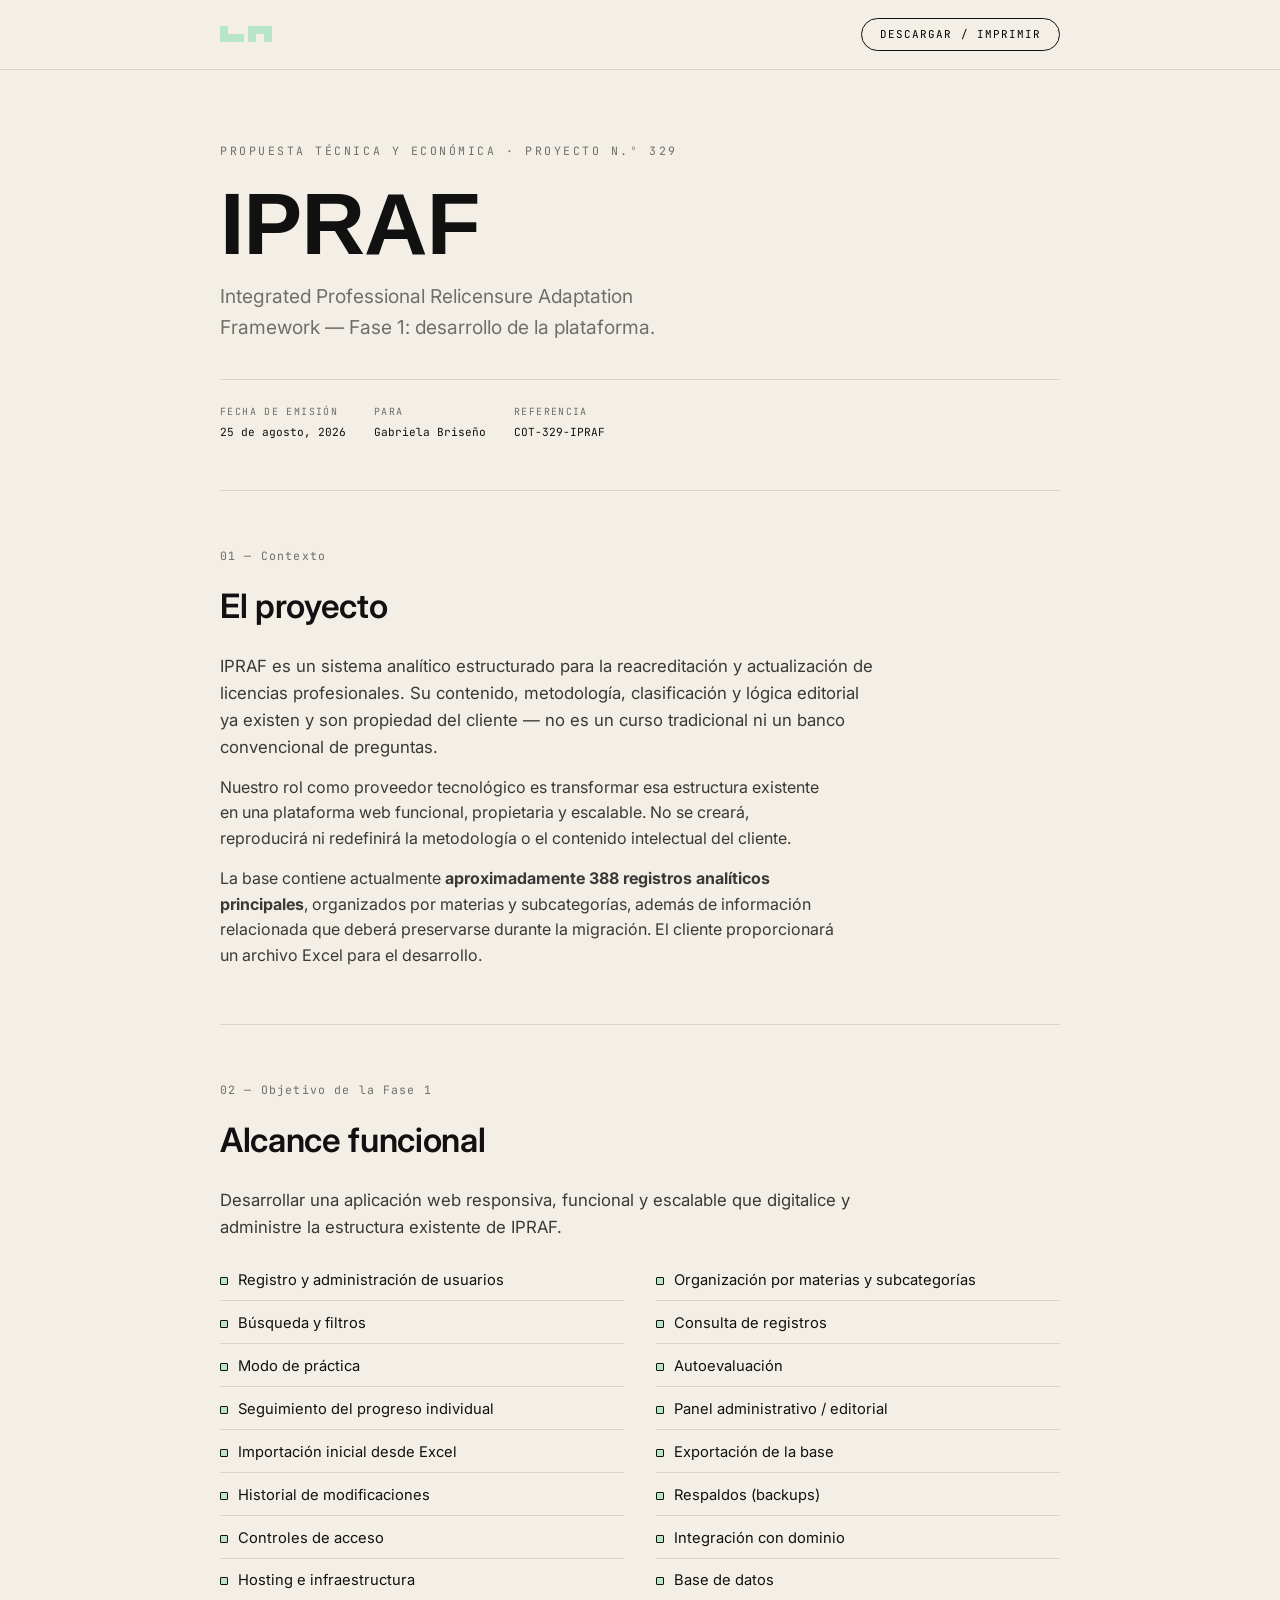
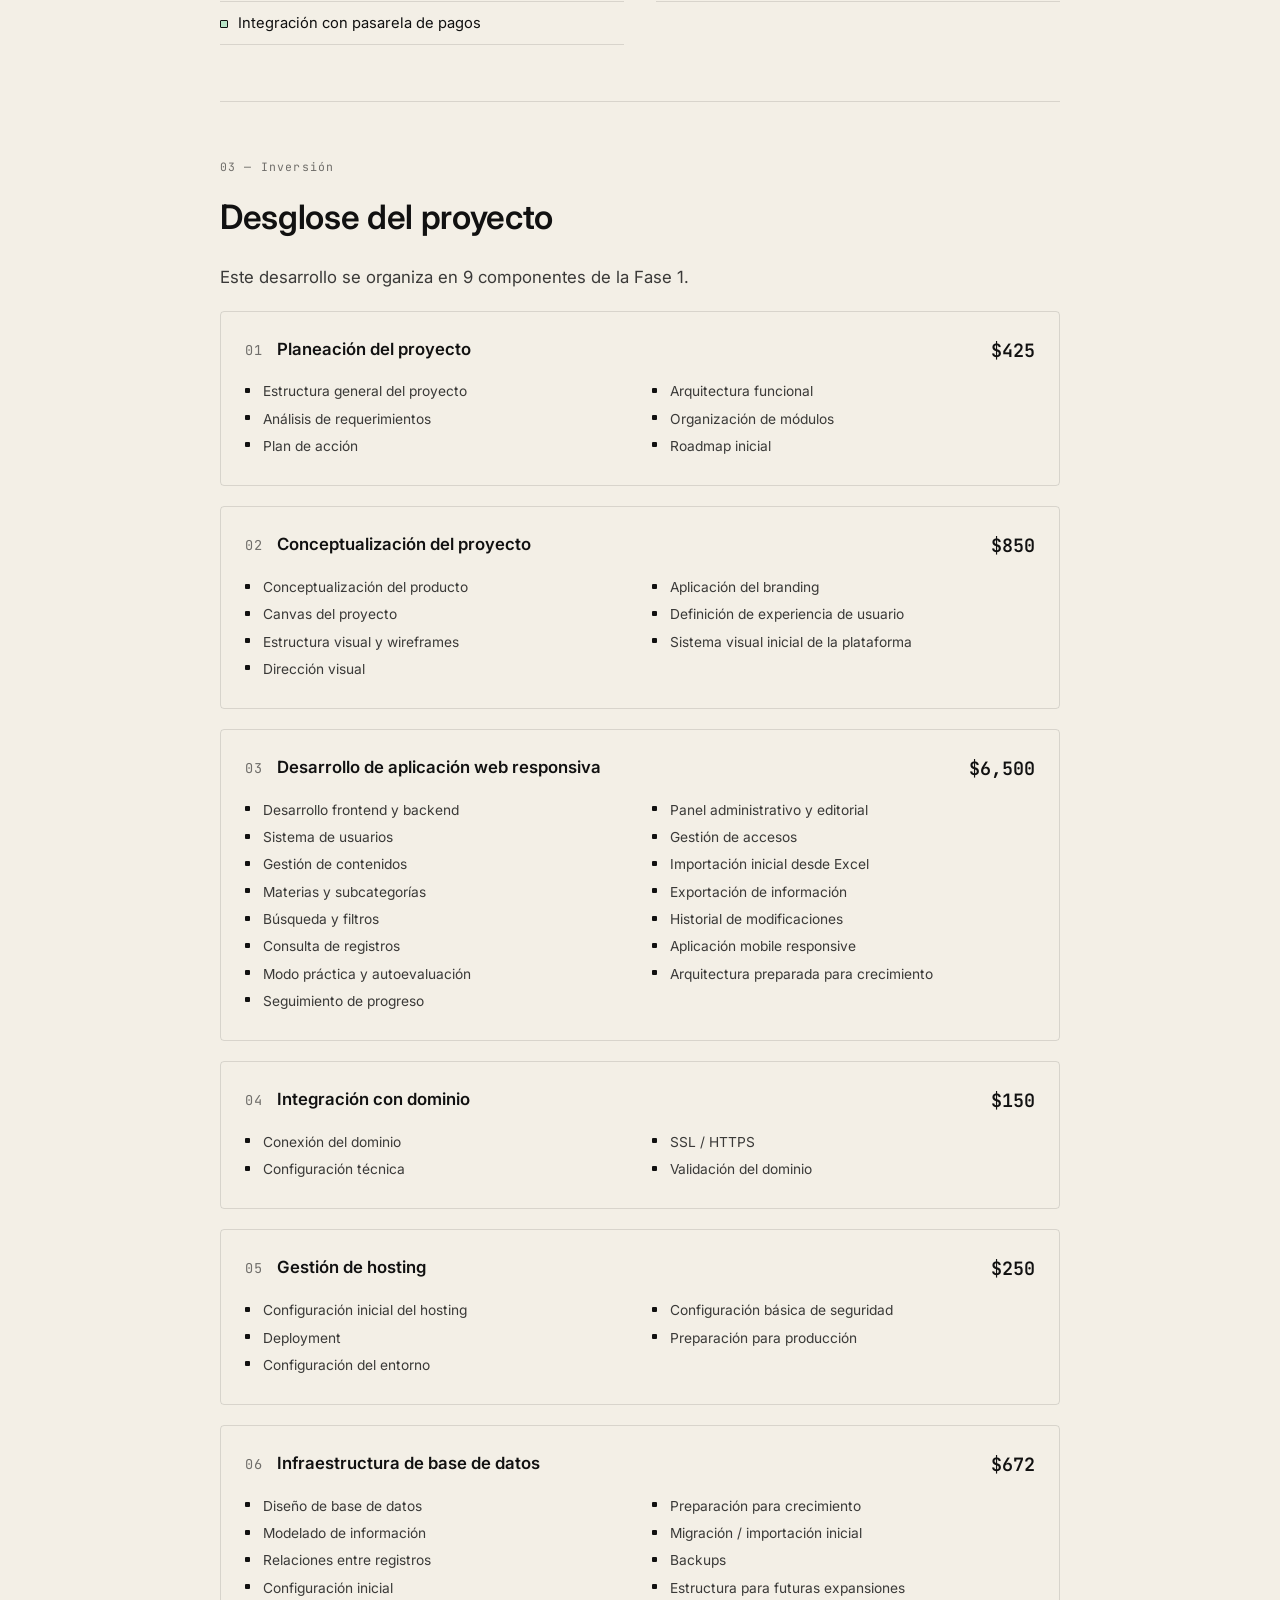
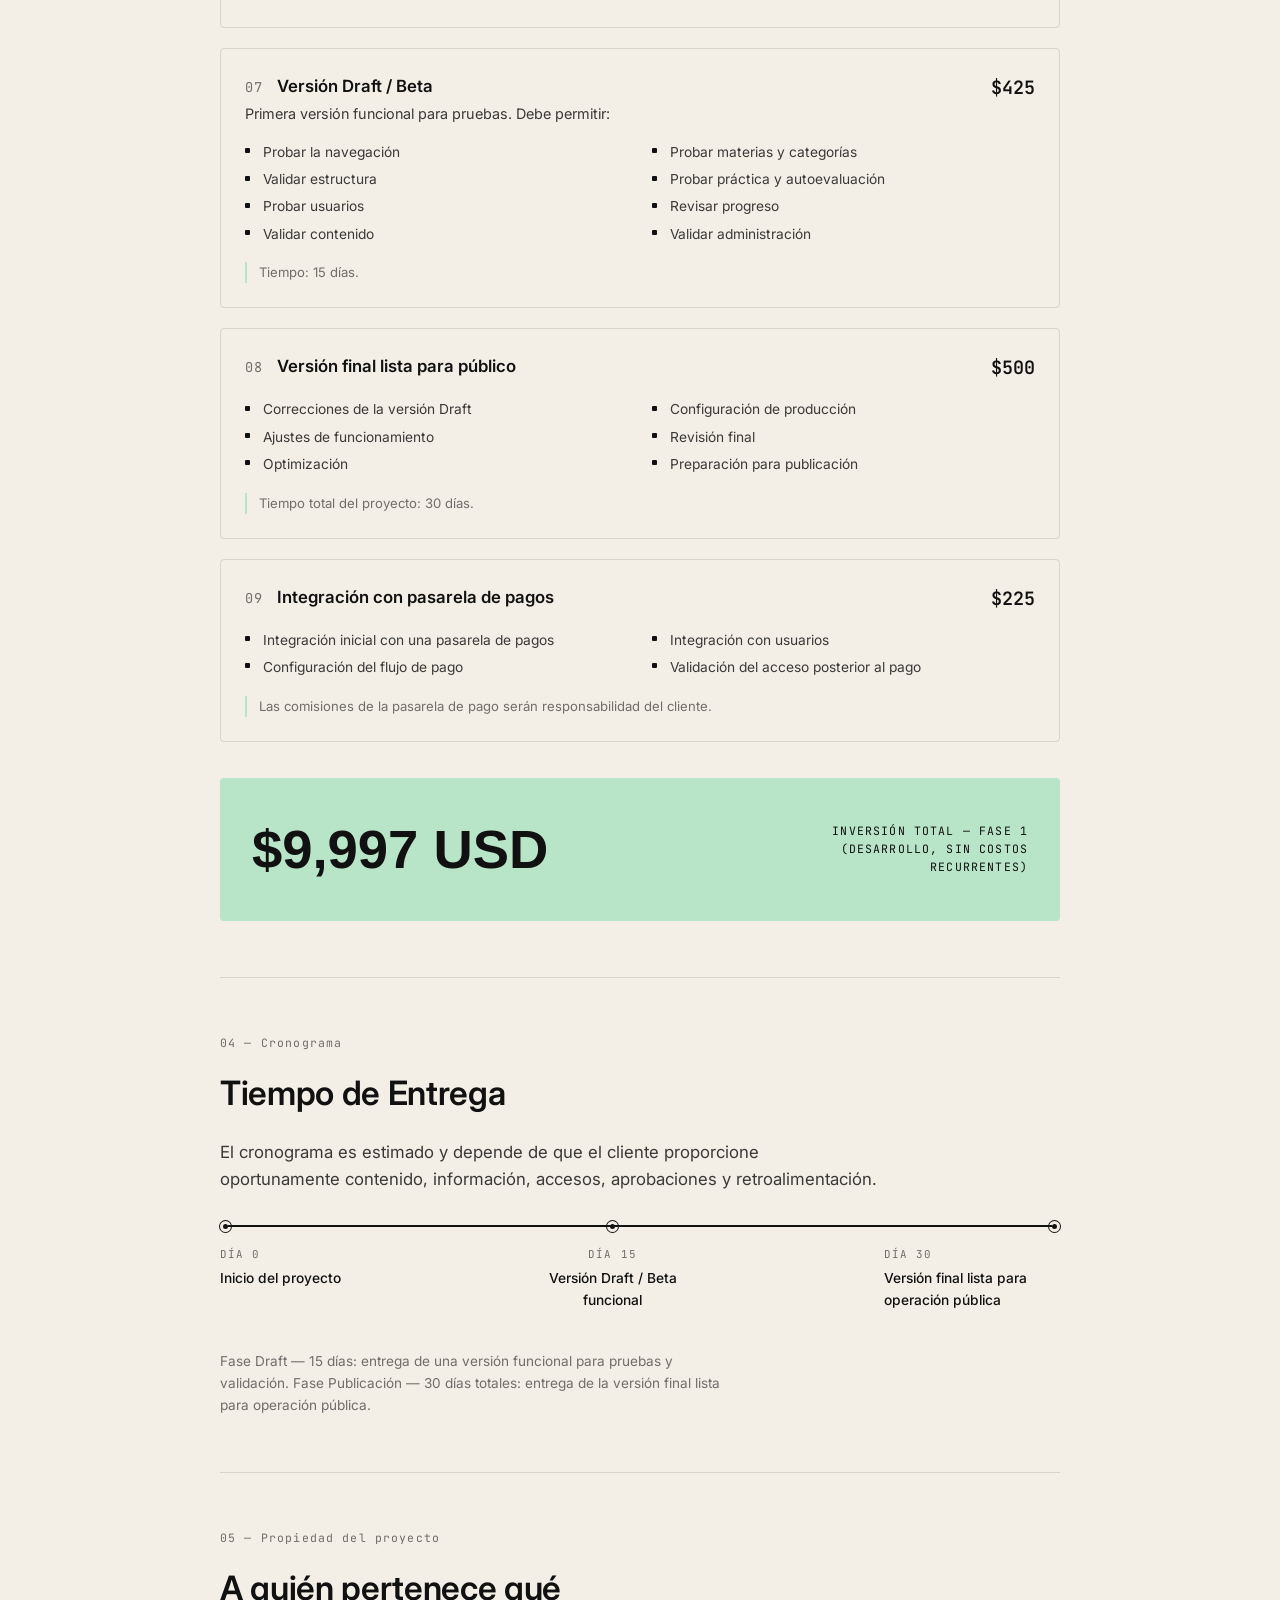
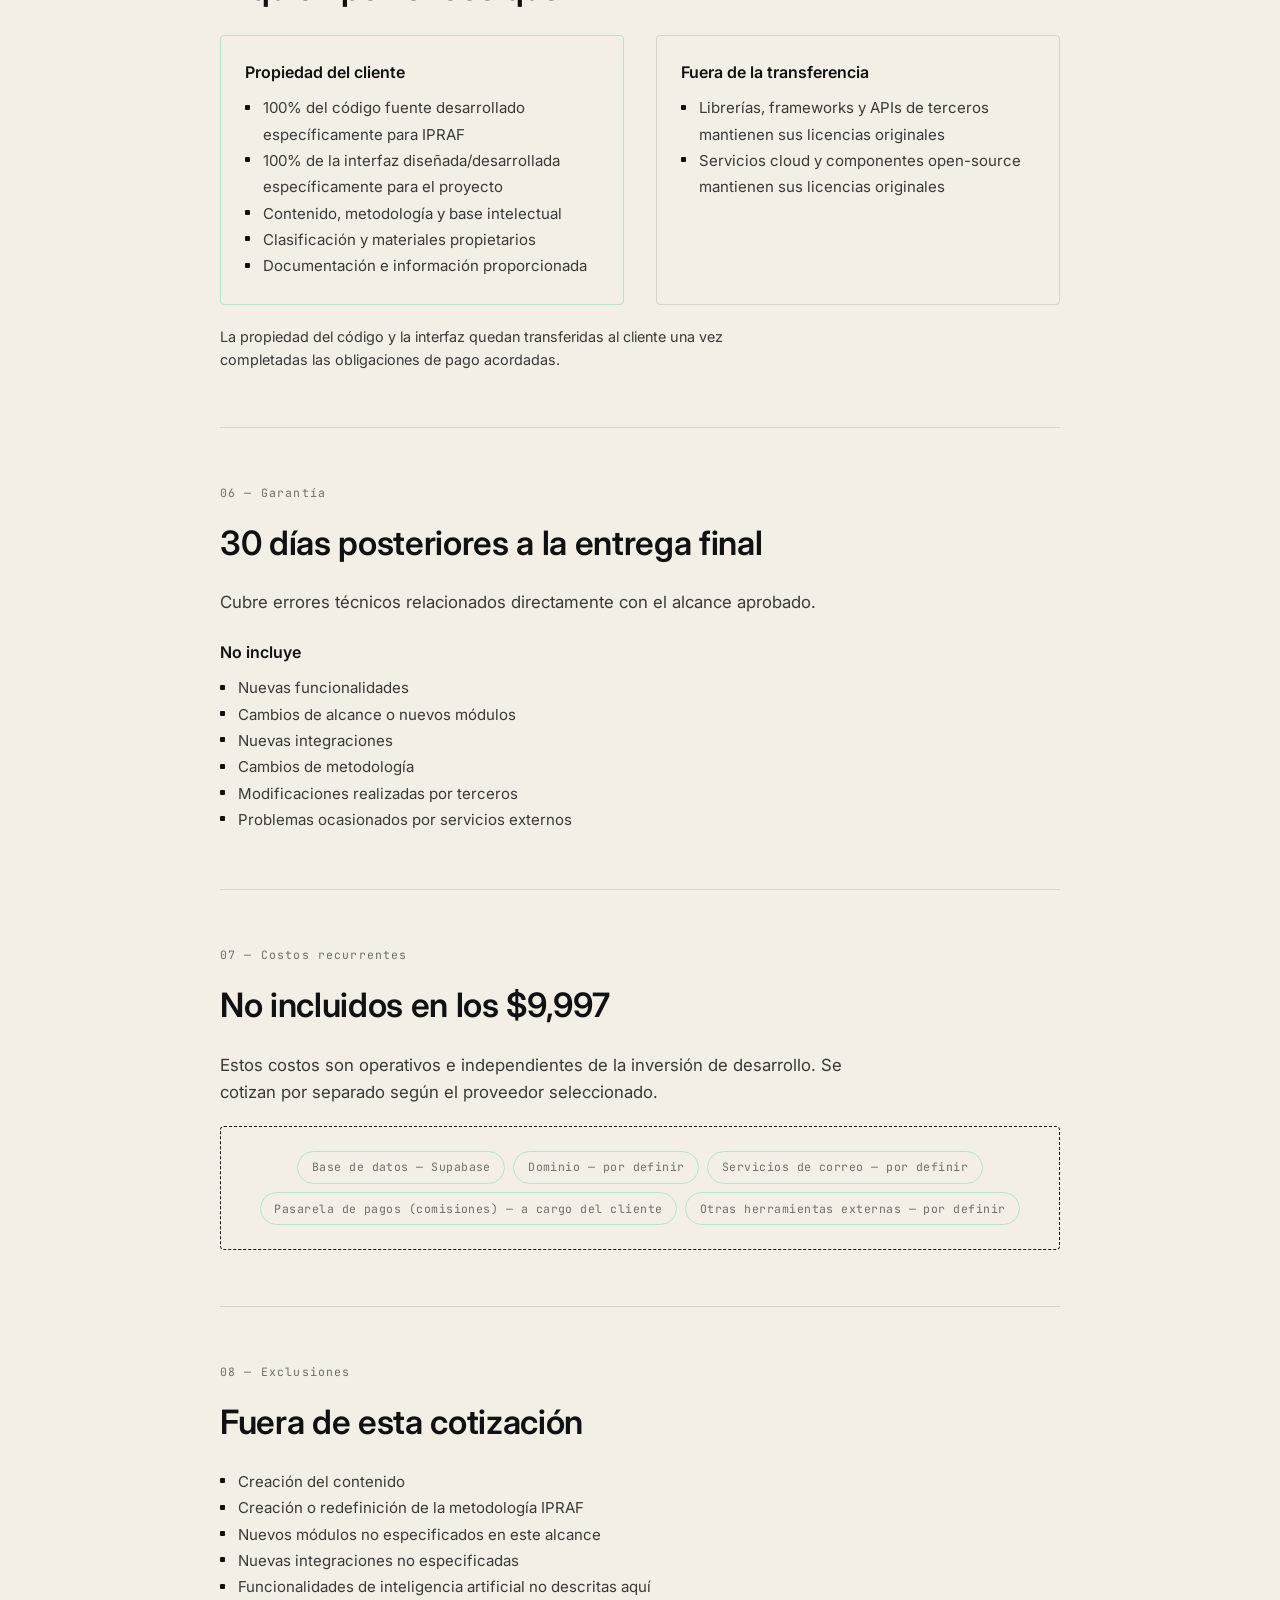
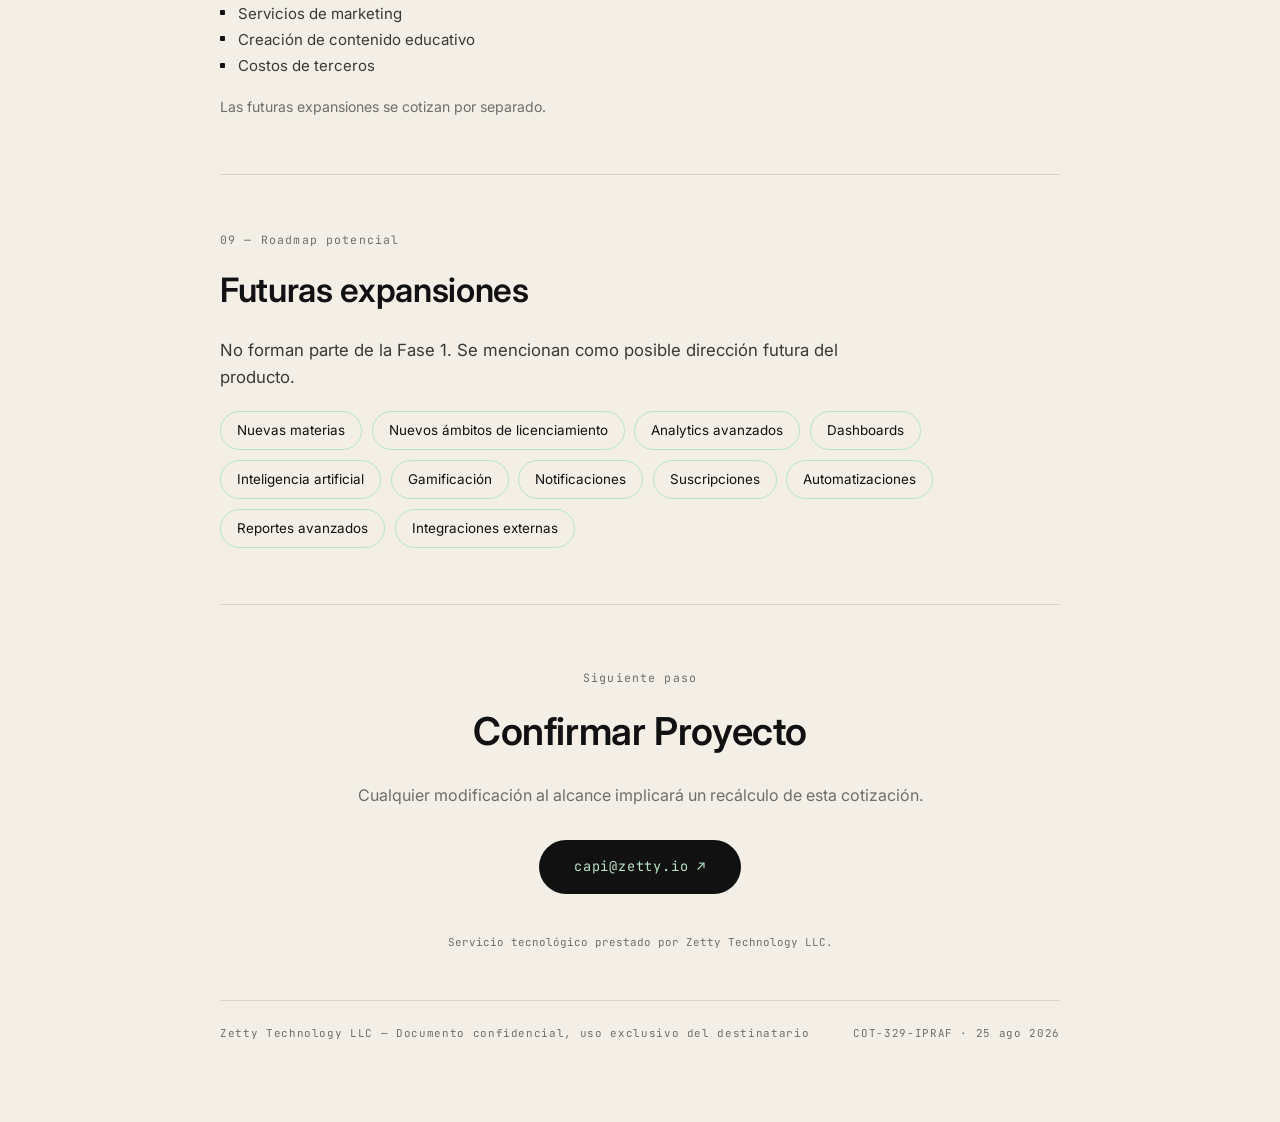
==== commit 0671933c: "Quitar "estimado" de las notas de tiempo en items 07 y 08 Co-Authored-By: Claude Sonnet 5 <noreply@a" ====
--- a/proyectoipraf/index.html
+++ b/proyectoipraf/index.html
@@ -458,7 +458,7 @@
         <li>Revisar progreso</li>
         <li>Validar administración</li>
       </ul>
-      <div class="item-note">Tiempo estimado: 15 días.</div>
+      <div class="item-note">Tiempo: 15 días.</div>
     </div>
 
     <div class="item">
@@ -474,7 +474,7 @@
         <li>Revisión final</li>
         <li>Preparación para publicación</li>
       </ul>
-      <div class="item-note">Tiempo total estimado del proyecto: 30 días.</div>
+      <div class="item-note">Tiempo total del proyecto: 30 días.</div>
     </div>
 
     <div class="item">
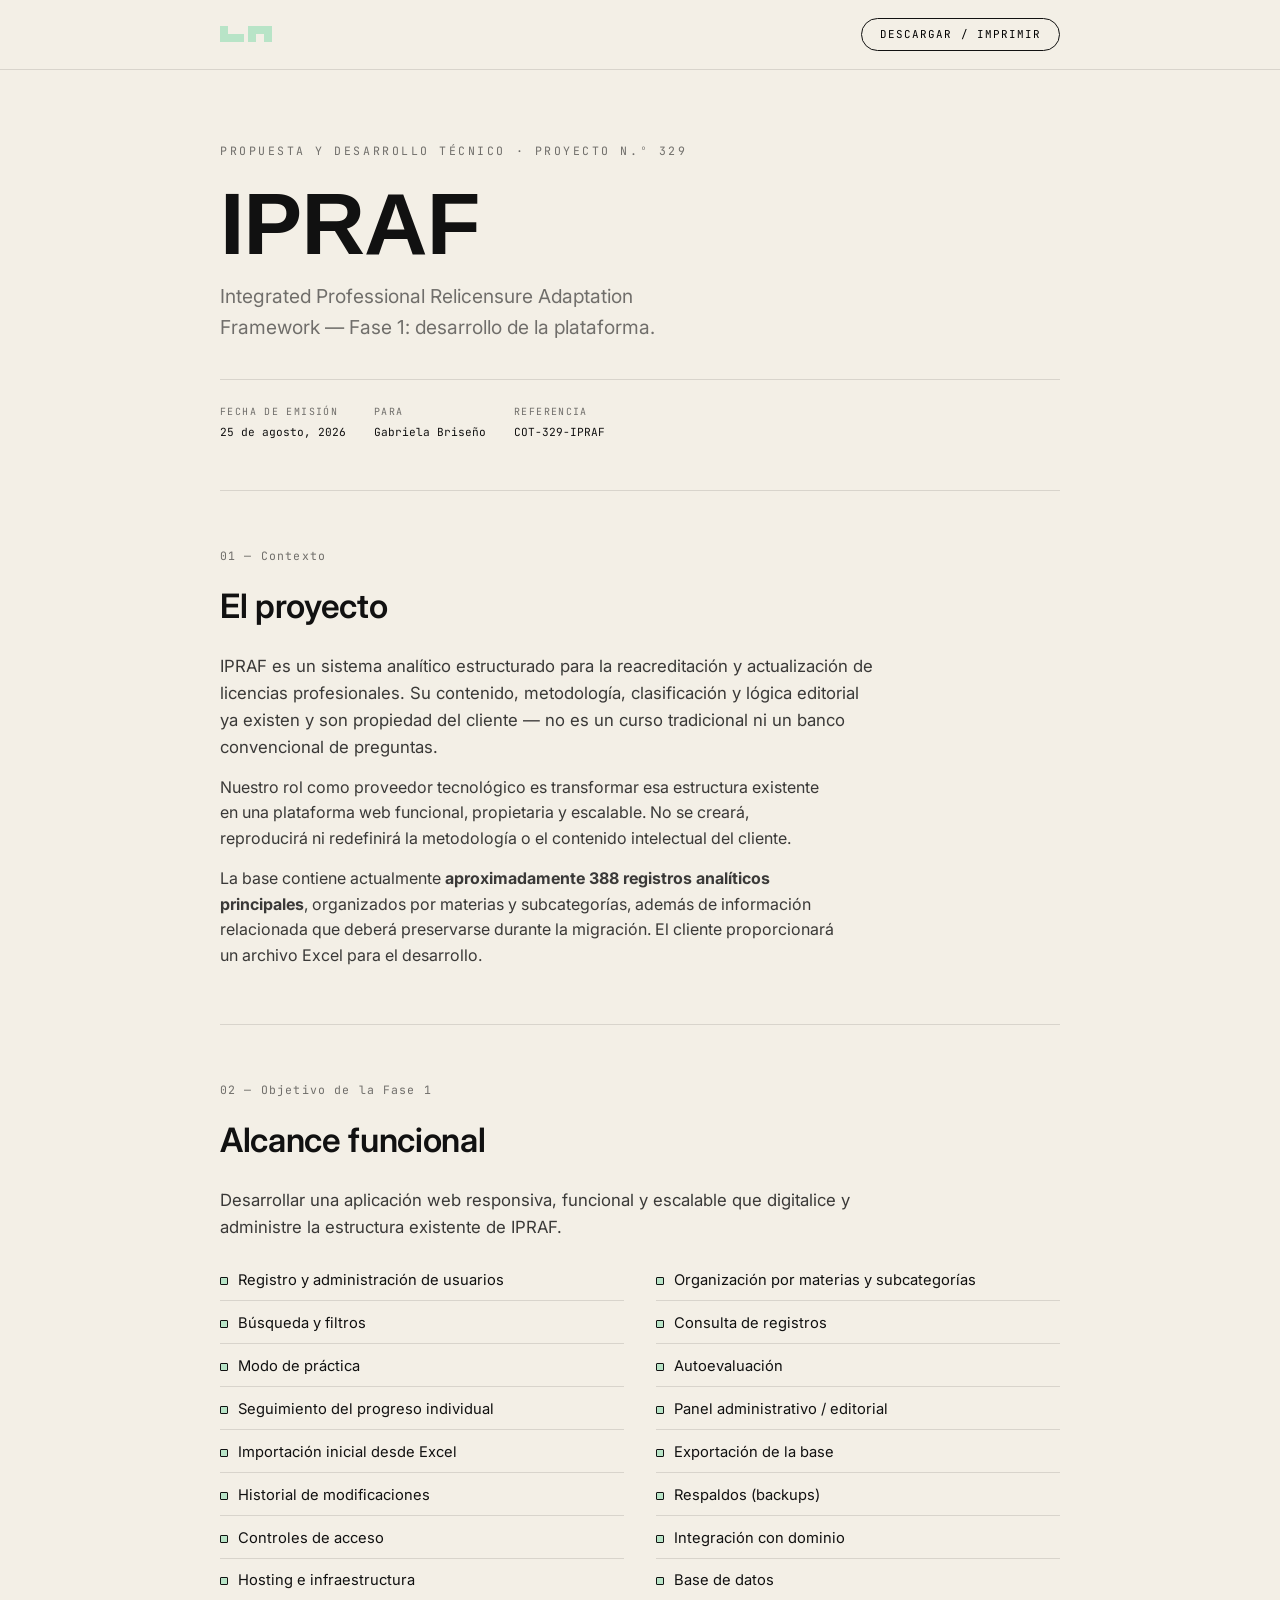
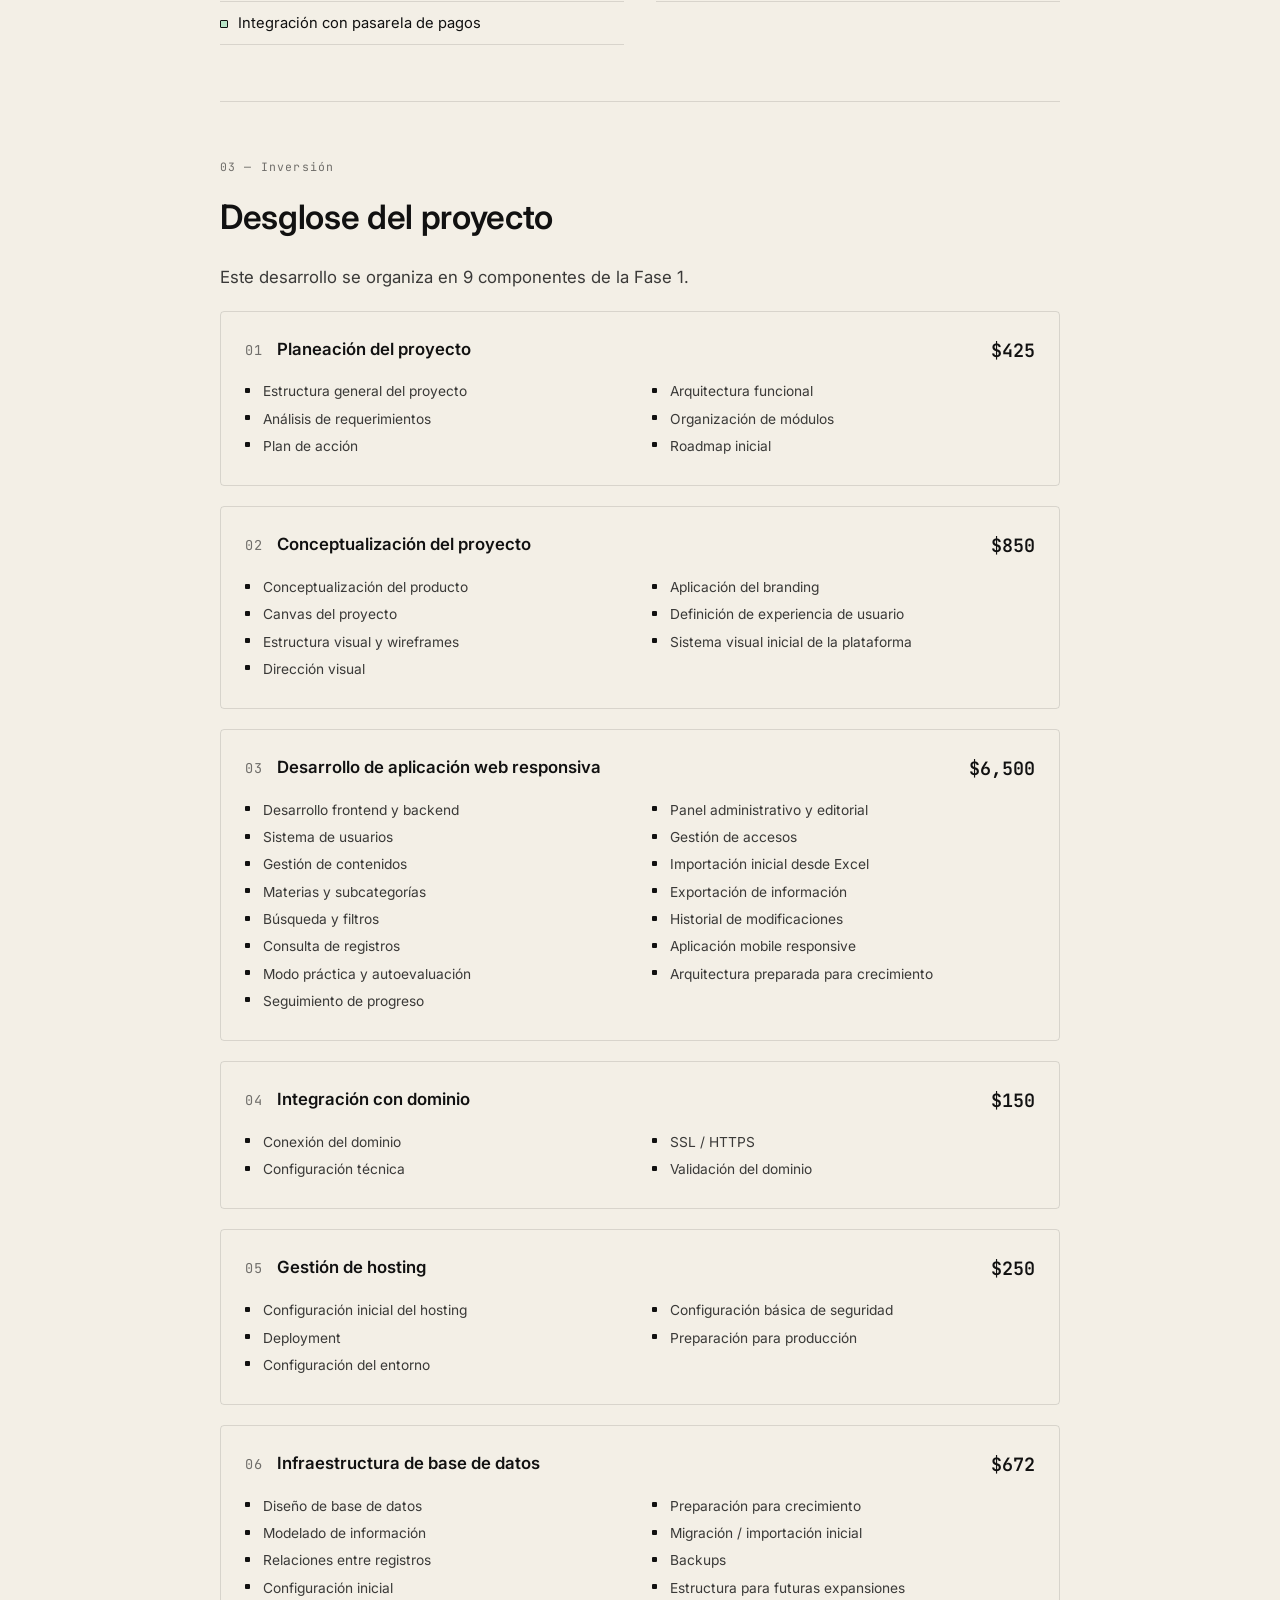
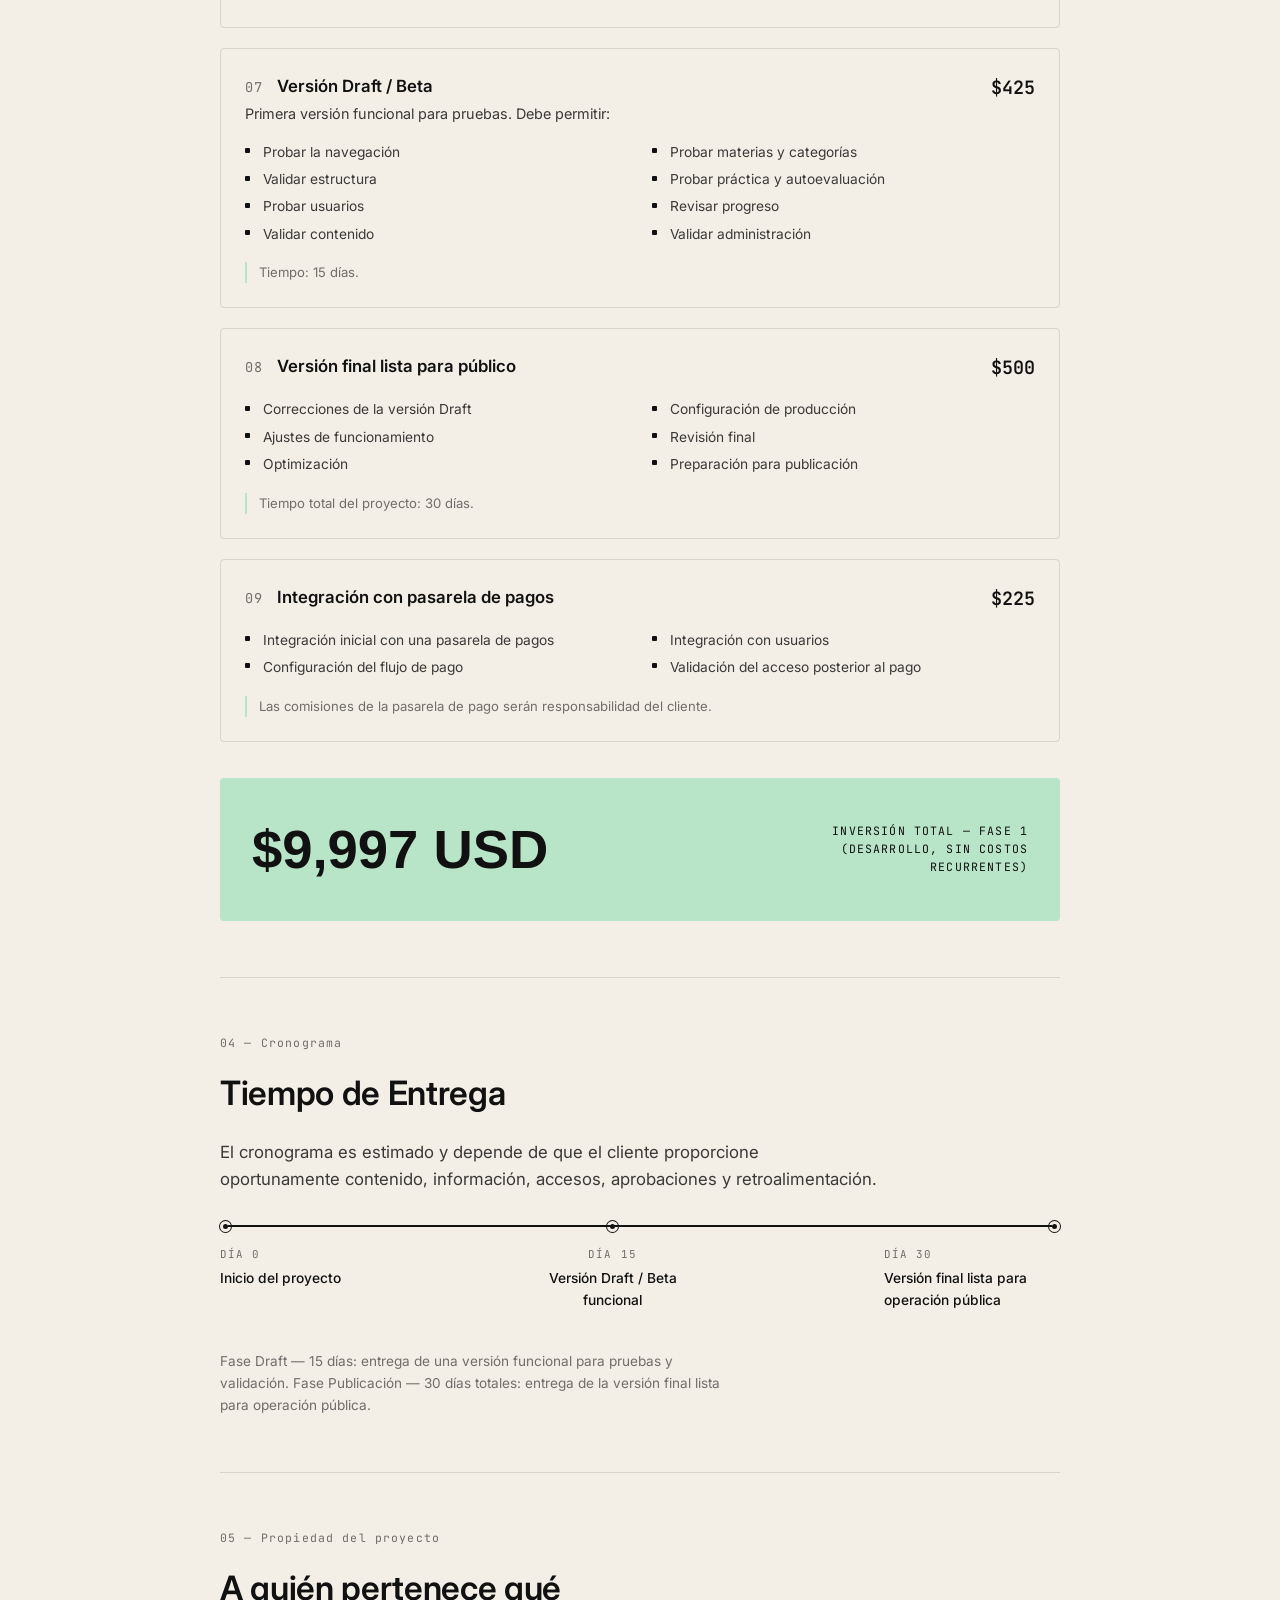
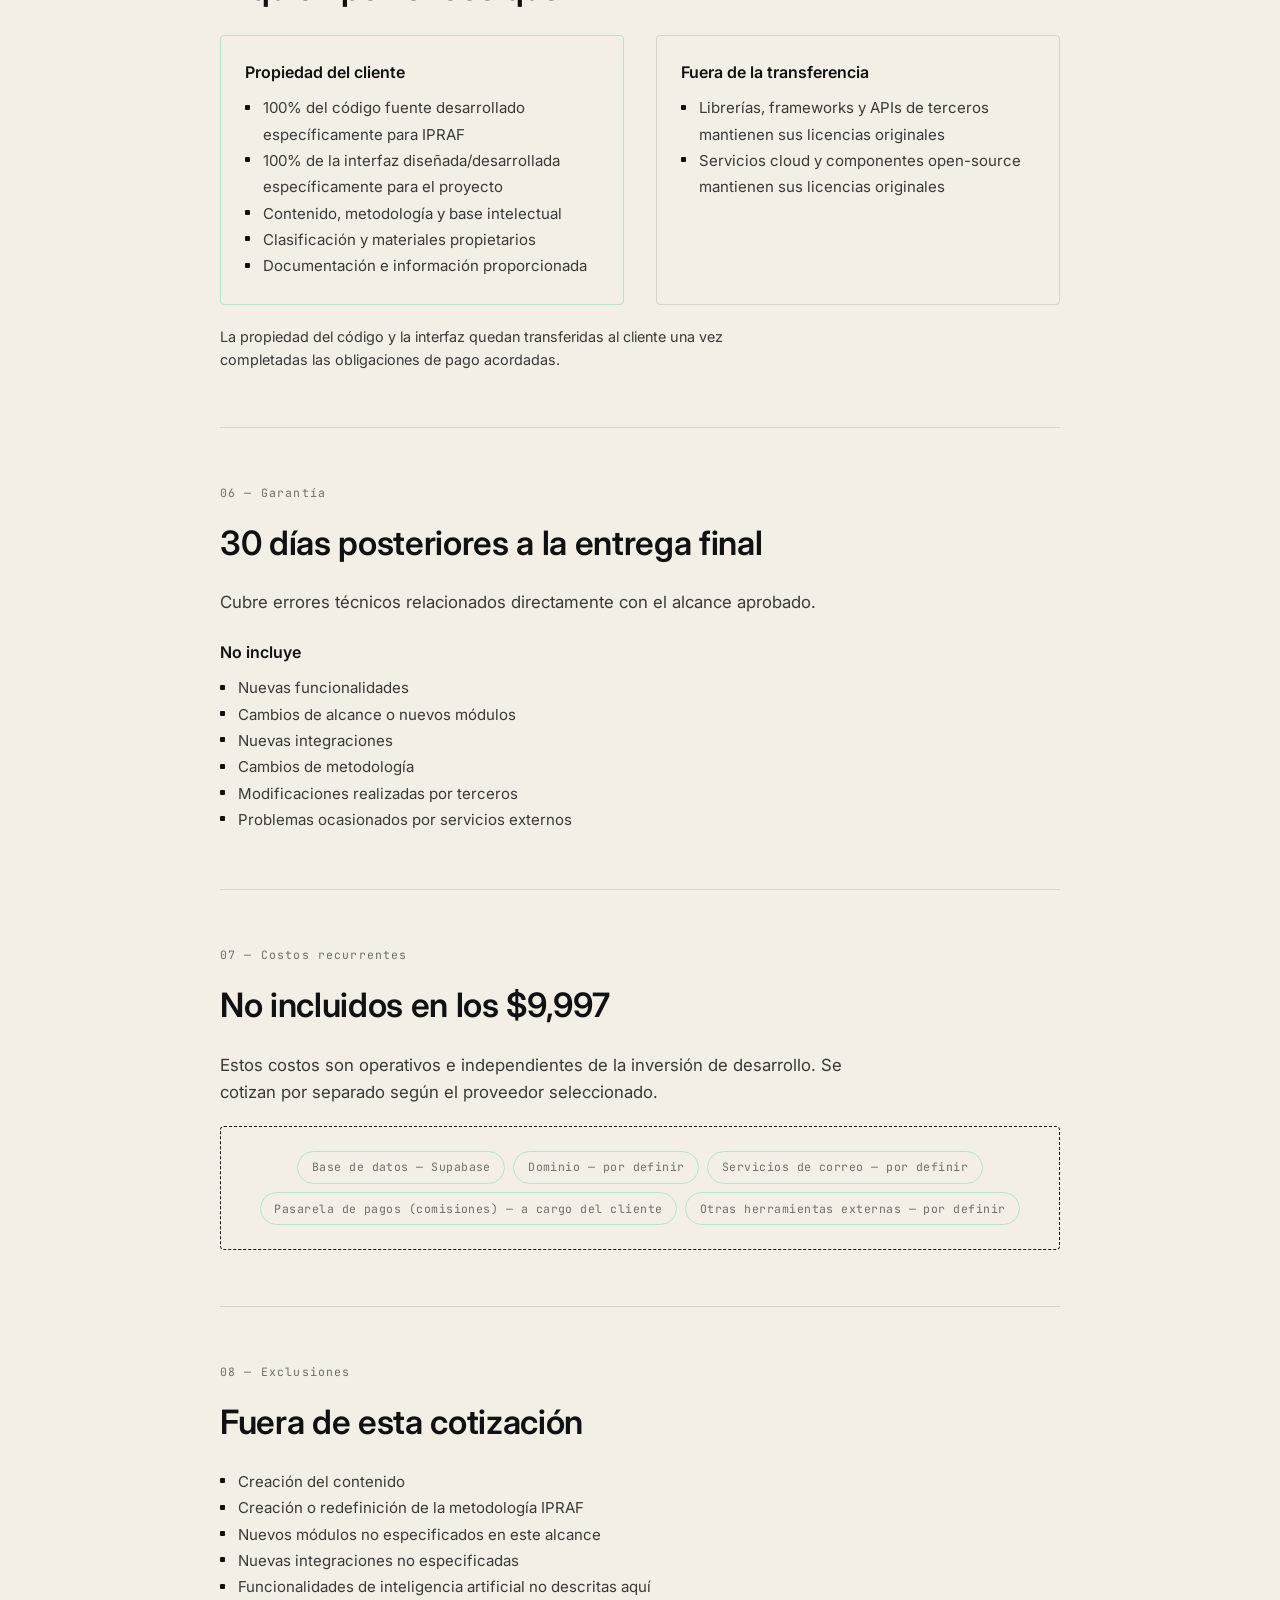
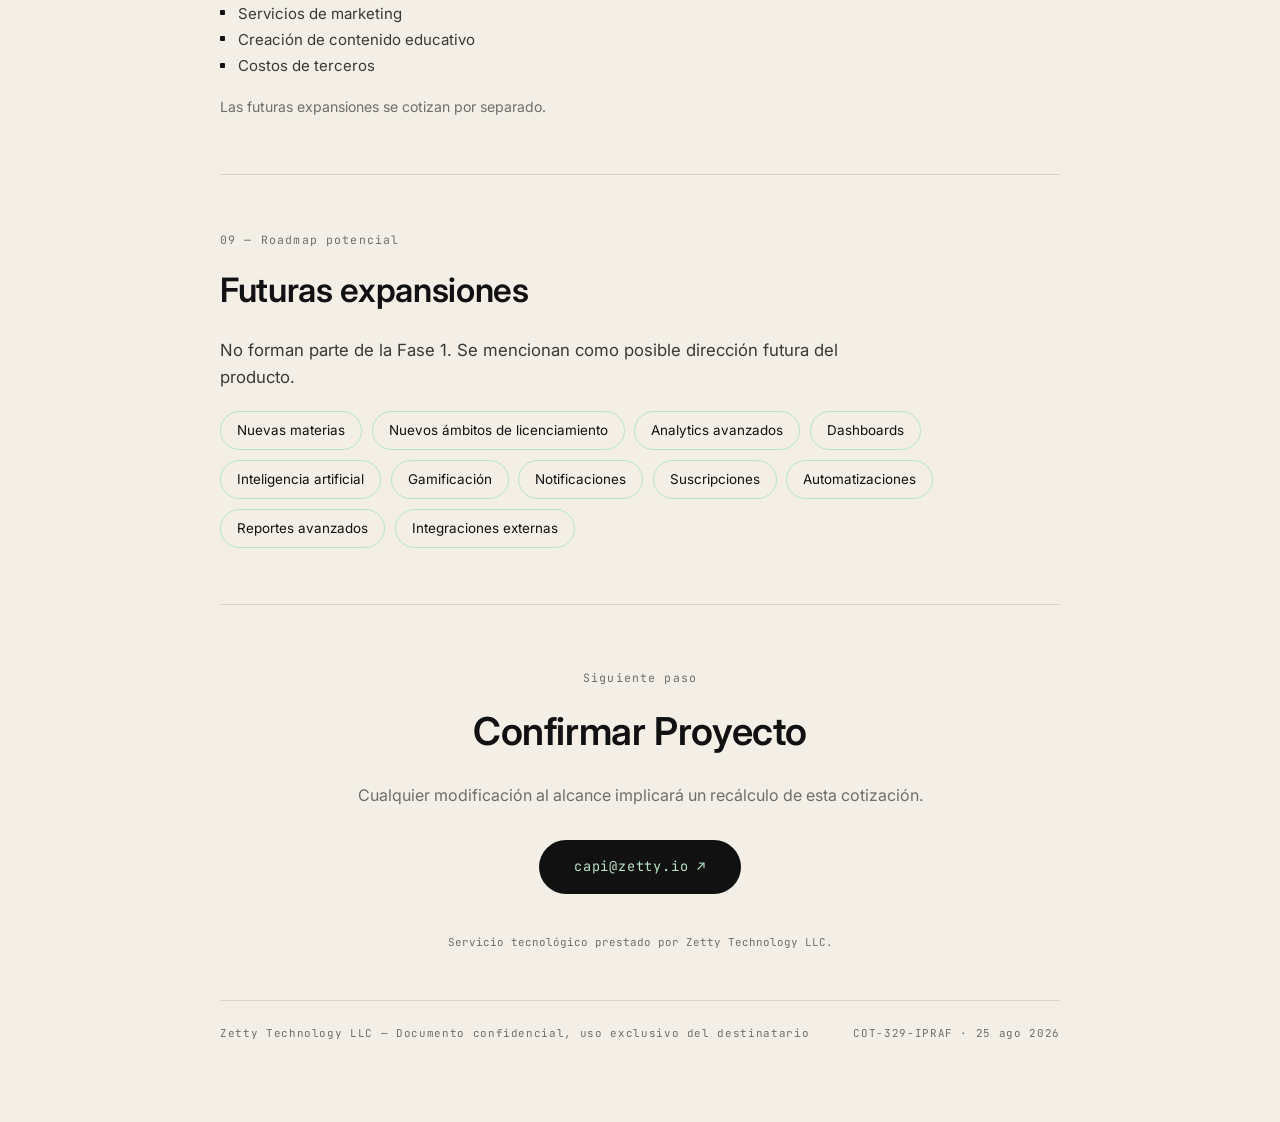
==== commit 992df2e2: "Consistencia de montos en mobile y renombrar etiqueta de portada - Los precios del desglose ahora si" ====
--- a/proyectoipraf/index.html
+++ b/proyectoipraf/index.html
@@ -3,8 +3,8 @@
 <head>
 <meta charset="UTF-8">
 <meta name="viewport" content="width=device-width, initial-scale=1.0">
-<title>IPRAF — Propuesta técnica y económica · Capi Collections</title>
-<meta name="description" content="Propuesta técnica y económica — Fase 1. Proyecto 329.">
+<title>IPRAF — Propuesta y Desarrollo Técnico · Capi Collections</title>
+<meta name="description" content="Propuesta y Desarrollo Técnico — Fase 1. Proyecto 329.">
 <meta name="robots" content="noindex,nofollow">
 
 <link rel="icon" href="data:image/svg+xml,%3Csvg xmlns='http://www.w3.org/2000/svg' viewBox='0 0 91 28'%3E%3Crect width='91' height='28' fill='%23B8E4C7'/%3E%3Cpath d='M 14 0 L 0 0 L 0 28 L 42 28 L 42 14 L 14 14 Z M 63 28 L 63 14 L 77 14 L 77 28 L 91 28 L 91 0 L 49 0 L 49 28 Z' fill='%23111111'/%3E%3C/svg%3E">
@@ -149,6 +149,12 @@
 .item-hd{
   display:flex;justify-content:space-between;align-items:flex-start;gap:1.5rem;
   flex-wrap:wrap;
+}
+/* en mobile el monto siempre cae debajo del título, sin importar qué tan
+   corto sea (si no, algunos títulos cortos dejaban el precio en la misma
+   línea y otros lo empujaban abajo, viéndose inconsistente) */
+@media(max-width:640px){
+  .item-hd{flex-direction:column;align-items:flex-start;gap:.35rem}
 }
 .item-hd .t{display:flex;align-items:baseline;gap:.85rem}
 .item-hd .t .idx{
@@ -274,7 +280,7 @@
 
   <!-- ============ PORTADA ============ -->
   <section class="cover">
-    <div class="doc-lbl rv in">Propuesta técnica y económica · Proyecto N.º 329</div>
+    <div class="doc-lbl rv in">Propuesta y Desarrollo Técnico · Proyecto N.º 329</div>
     <h1 class="rv in">IPRAF</h1>
     <p class="full-name rv in">Integrated Professional Relicensure Adaptation Framework — Fase 1: desarrollo de la plataforma.</p>
 
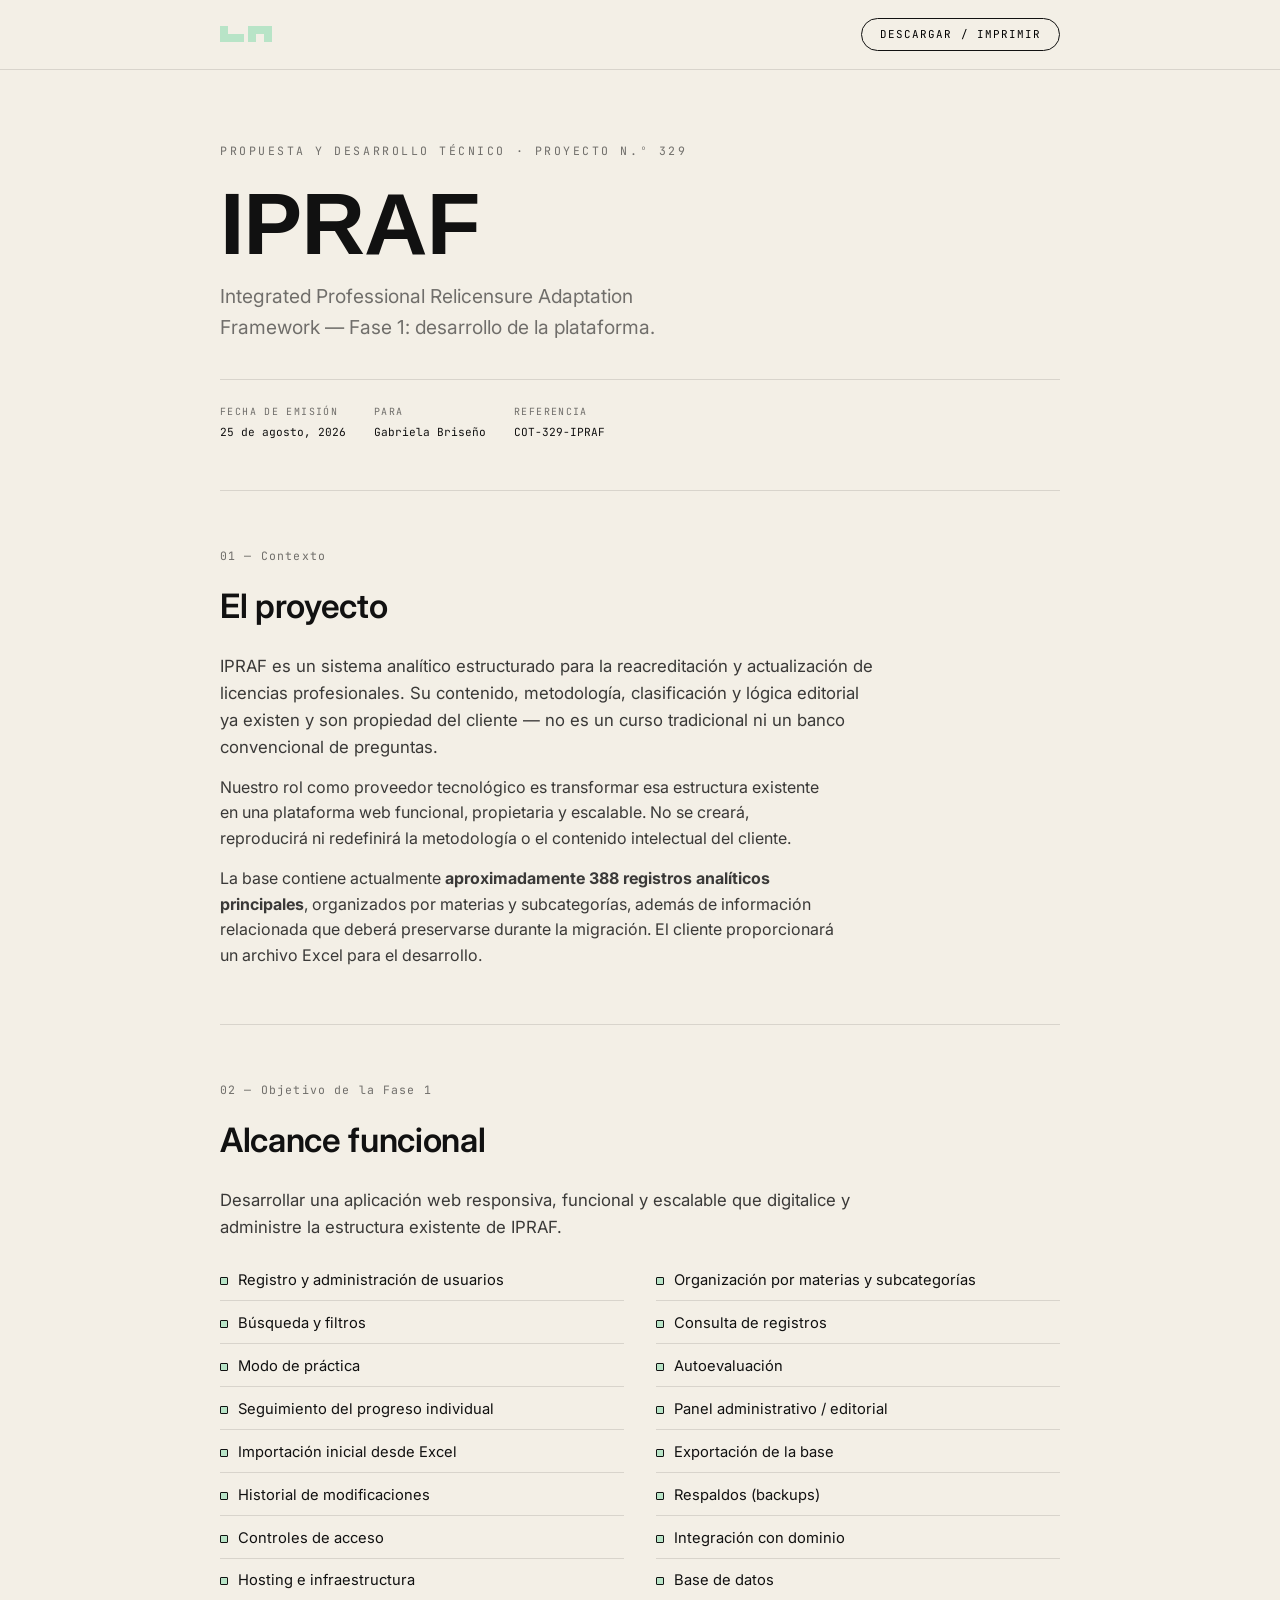
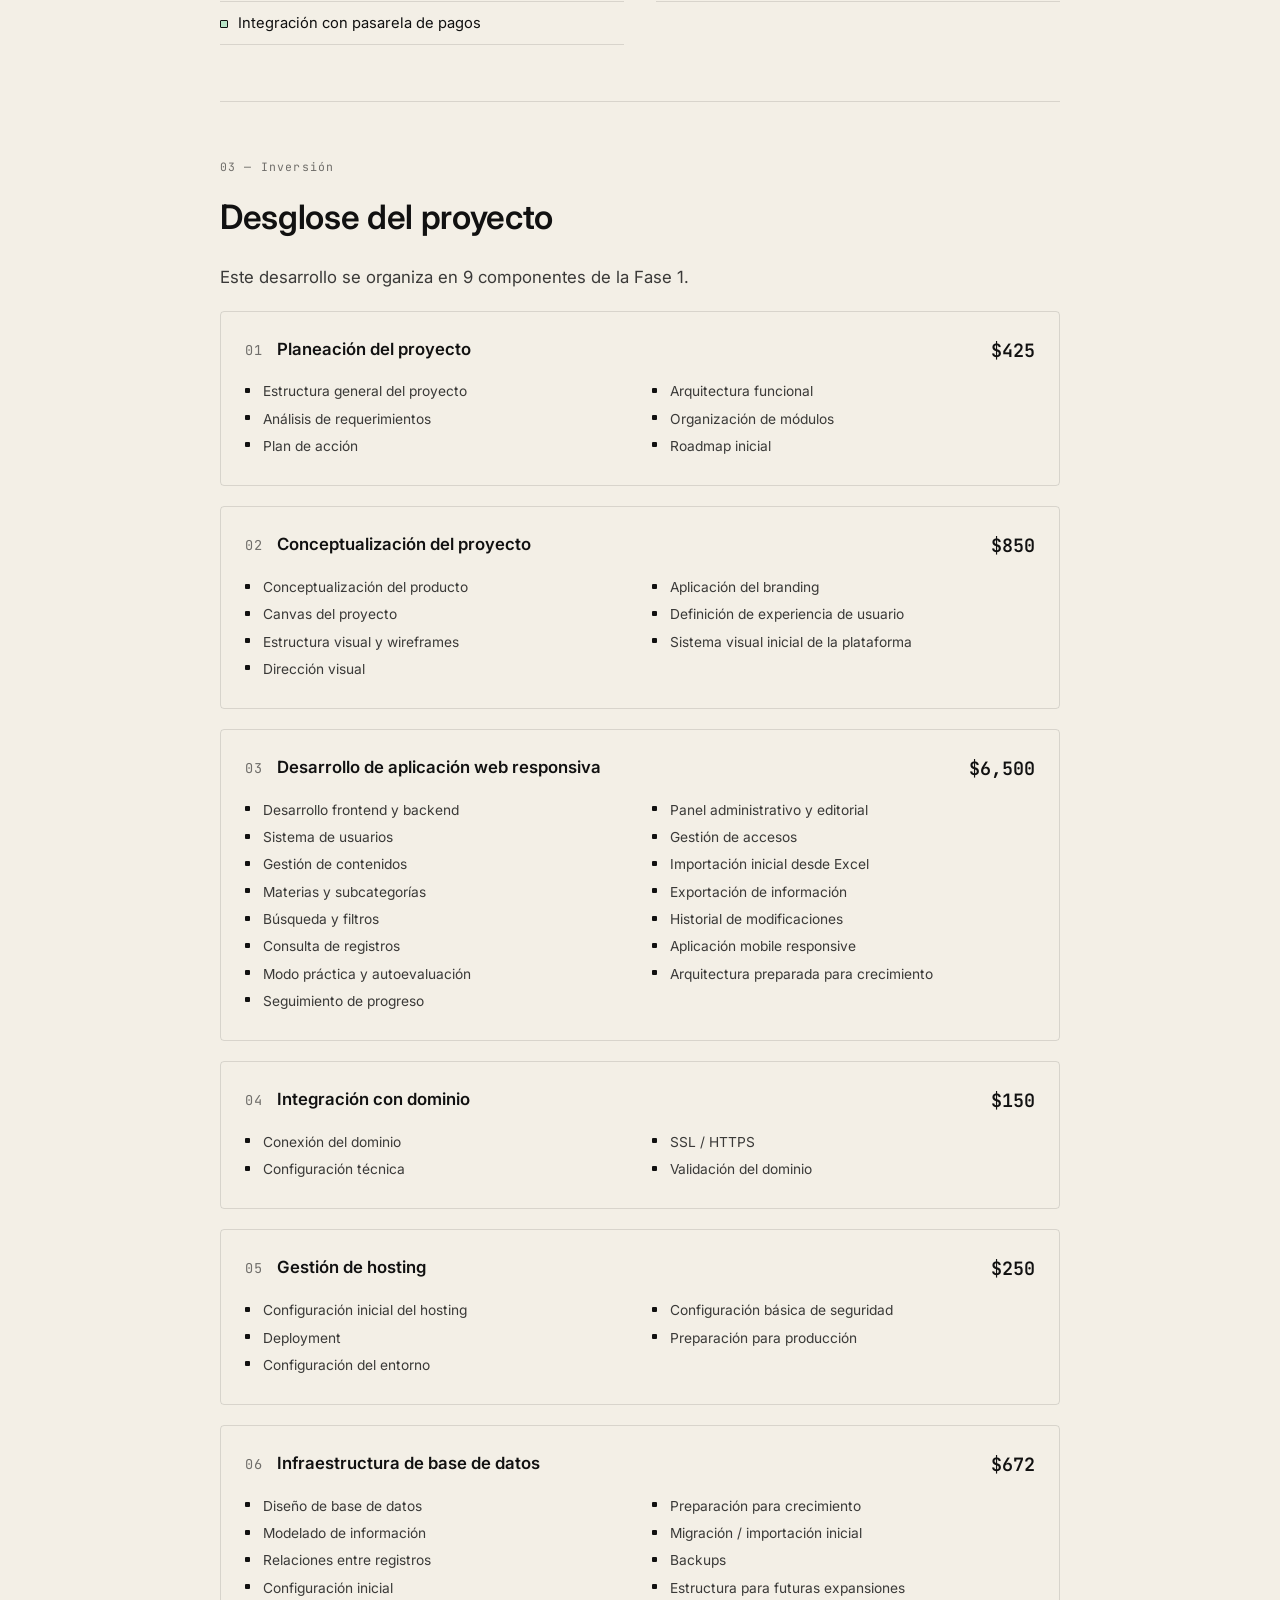
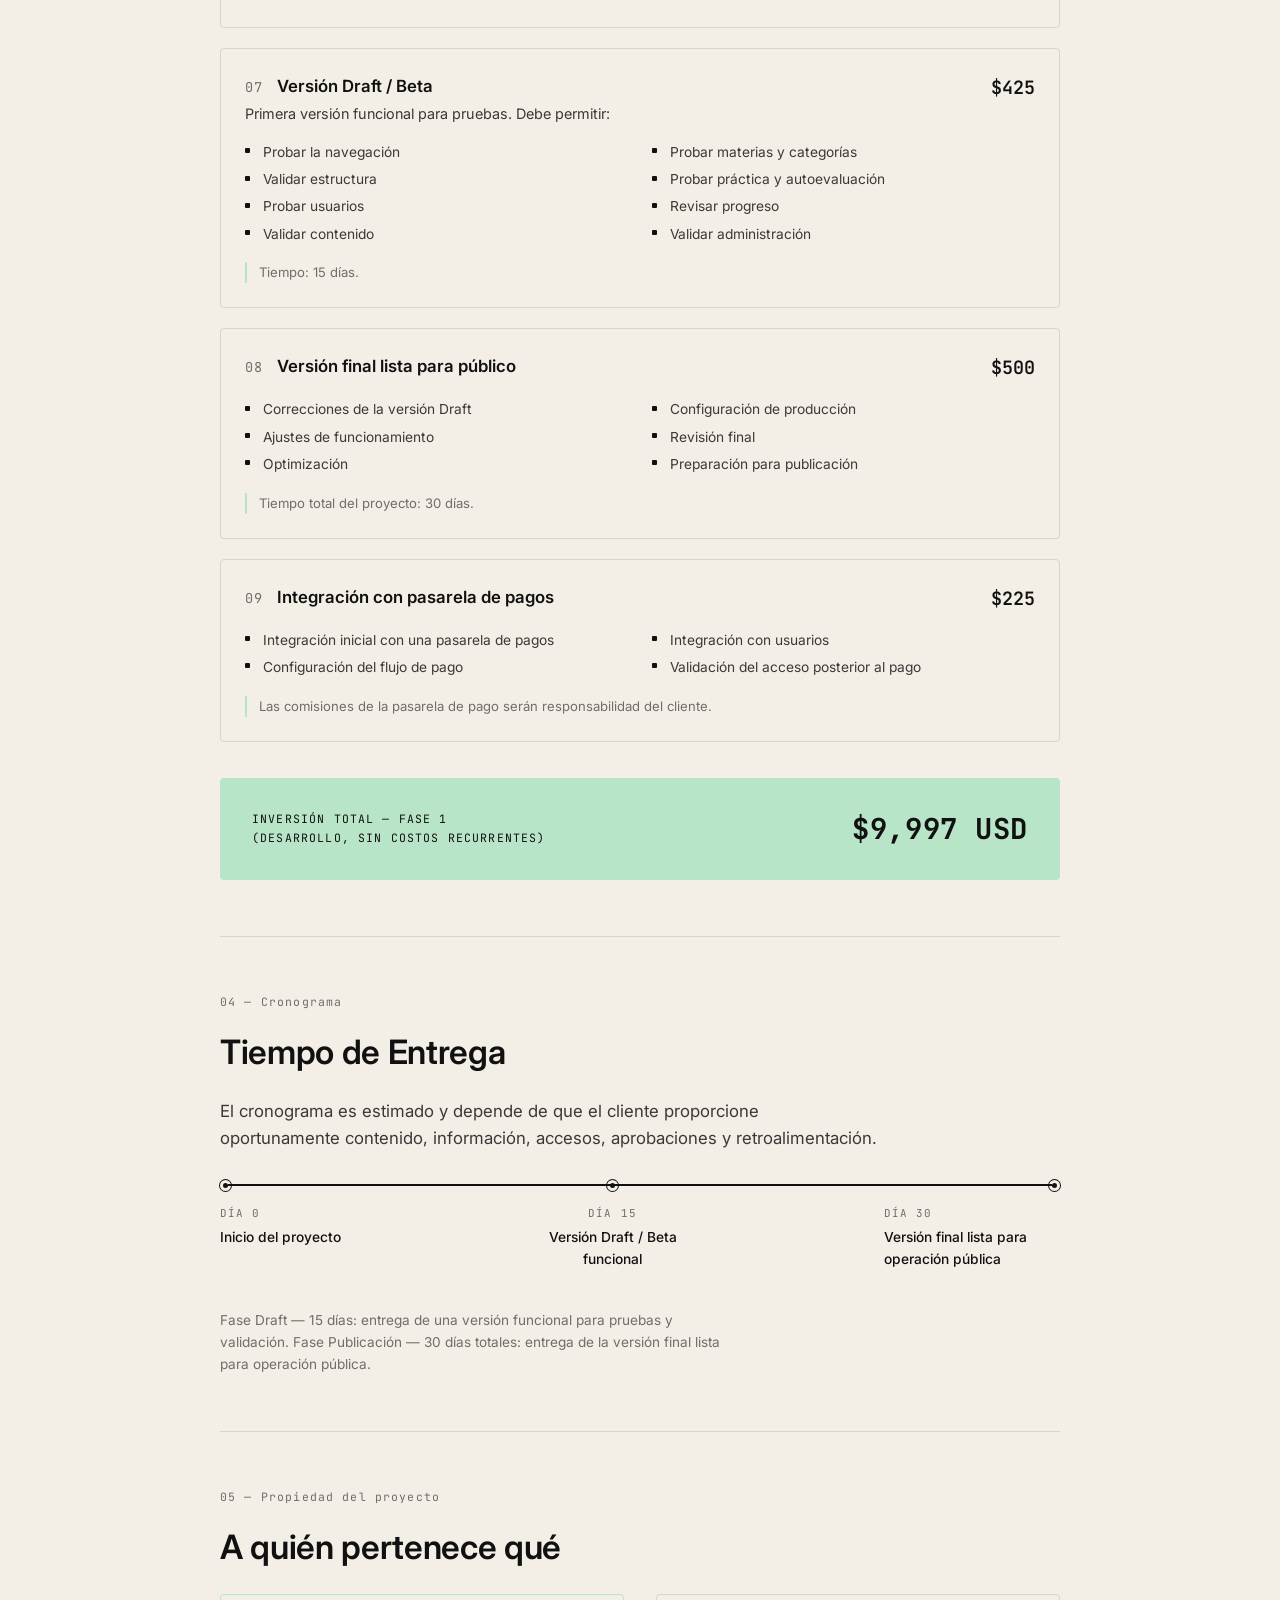
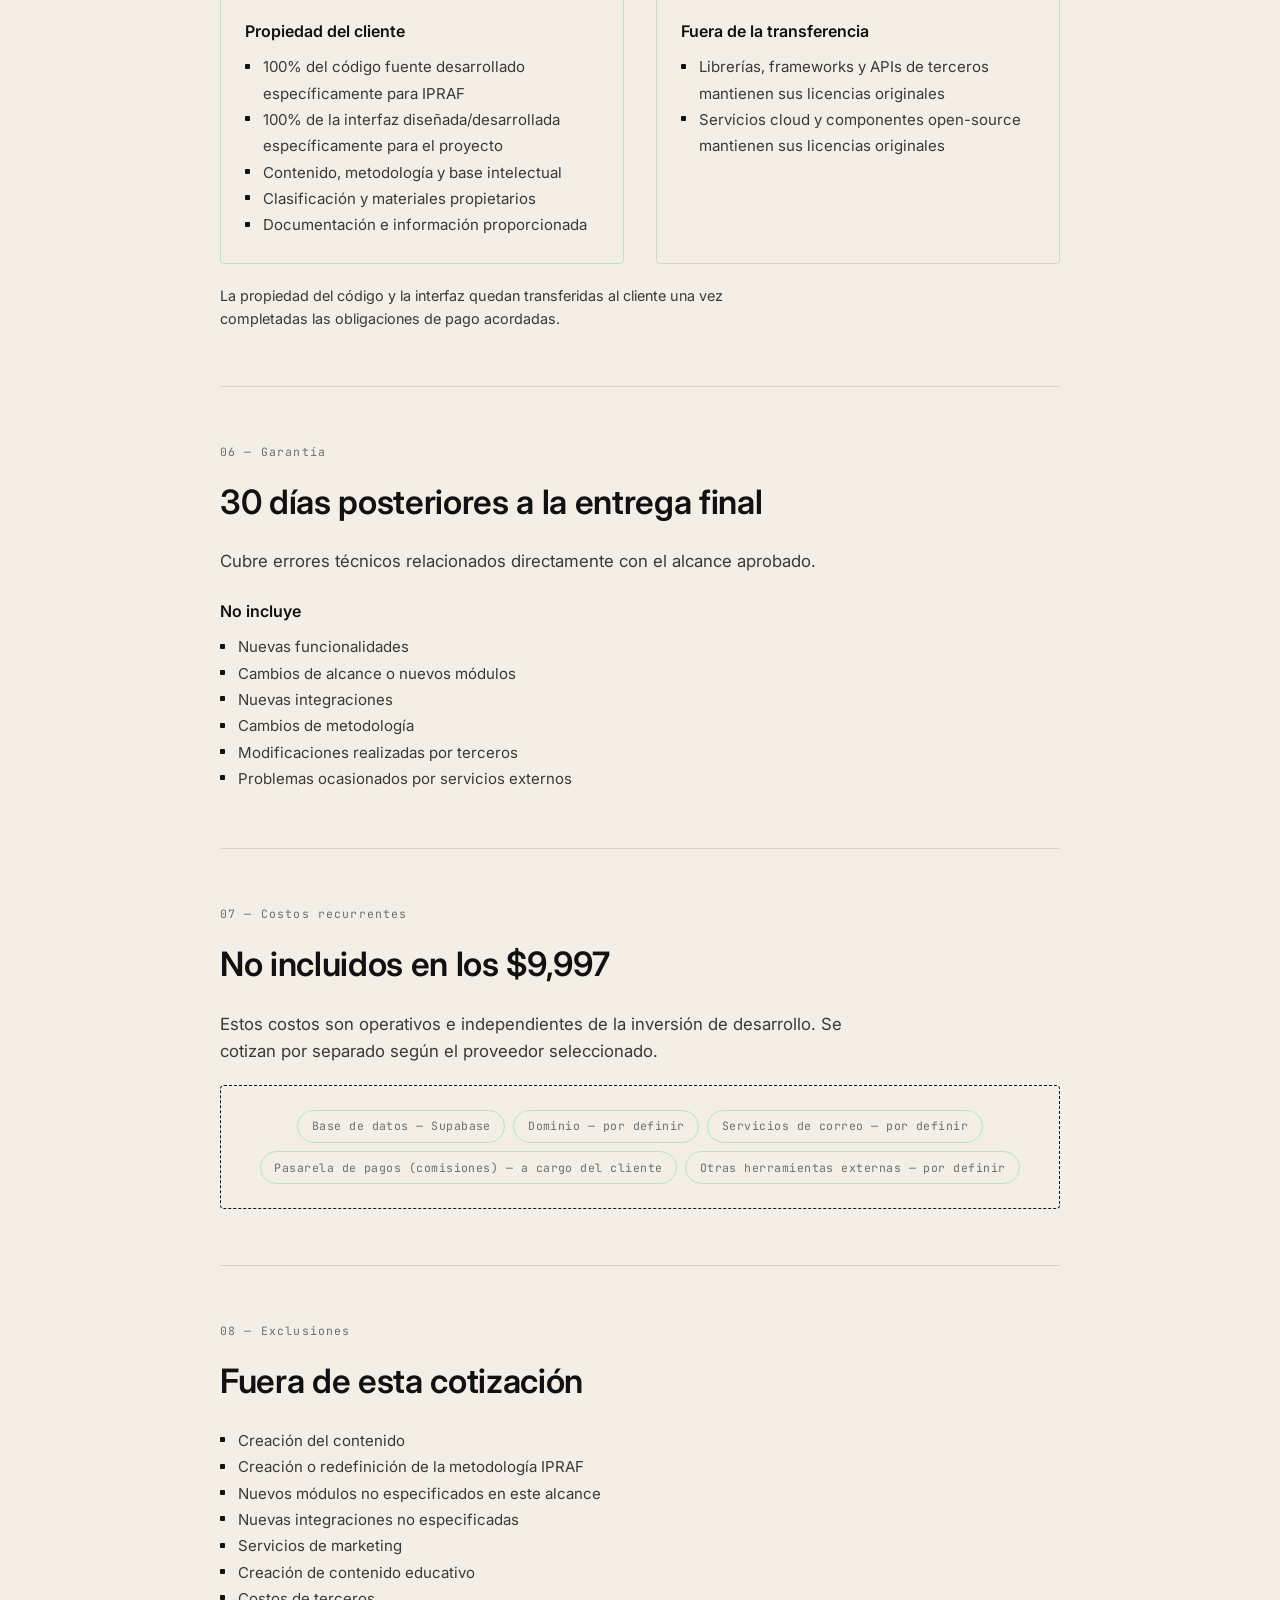
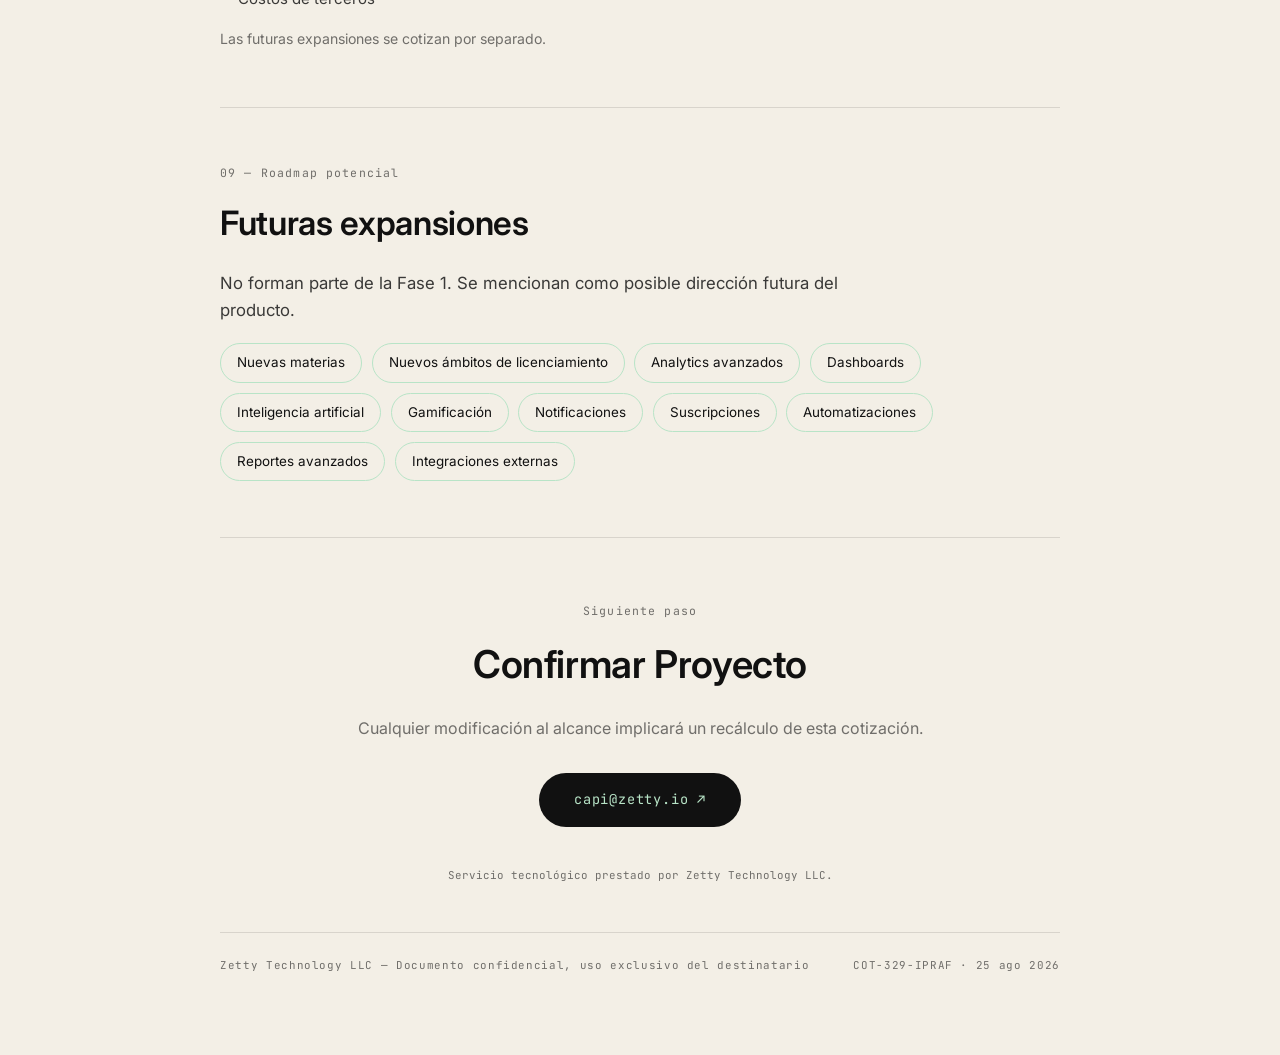
==== commit 77d0b7d3: "Quitar exclusión de IA y rediseñar caja de inversión total - Se quita el bullet de "Funcionalidades " ====
--- a/proyectoipraf/index.html
+++ b/proyectoipraf/index.html
@@ -93,9 +93,10 @@
   padding:1.75rem 2rem;display:flex;align-items:center;justify-content:space-between;
   gap:1rem;flex-wrap:wrap;
 }
-.invest-box .num{font-family:var(--f-display);font-weight:700;font-size:clamp(2.2rem,6vw,3.4rem)}
+.invest-box .num{font-family:var(--f-mono);font-weight:700;font-size:clamp(1.4rem,3vw,1.8rem);
+  letter-spacing:.02em;white-space:nowrap}
 .invest-box .lbl{font-family:var(--f-mono);font-size:.72rem;letter-spacing:.1em;
-  text-transform:uppercase;max-width:16rem;text-align:right}
+  text-transform:uppercase;line-height:1.6}
 
 .disclaimer{
   margin-top:1.5rem;border:1px dashed var(--ink);border-radius:4px;
@@ -498,8 +499,8 @@
     </div>
 
     <div class="invest-box">
+      <div class="lbl">Inversión total — Fase 1<br>(desarrollo, sin costos recurrentes)</div>
       <div class="num">$9,997 USD</div>
-      <div class="lbl">Inversión total — Fase 1<br>(desarrollo, sin costos recurrentes)</div>
     </div>
   </section>
 
@@ -607,7 +608,6 @@
       <li>Creación o redefinición de la metodología IPRAF</li>
       <li>Nuevos módulos no especificados en este alcance</li>
       <li>Nuevas integraciones no especificadas</li>
-      <li>Funcionalidades de inteligencia artificial no descritas aquí</li>
       <li>Servicios de marketing</li>
       <li>Creación de contenido educativo</li>
       <li>Costos de terceros</li>
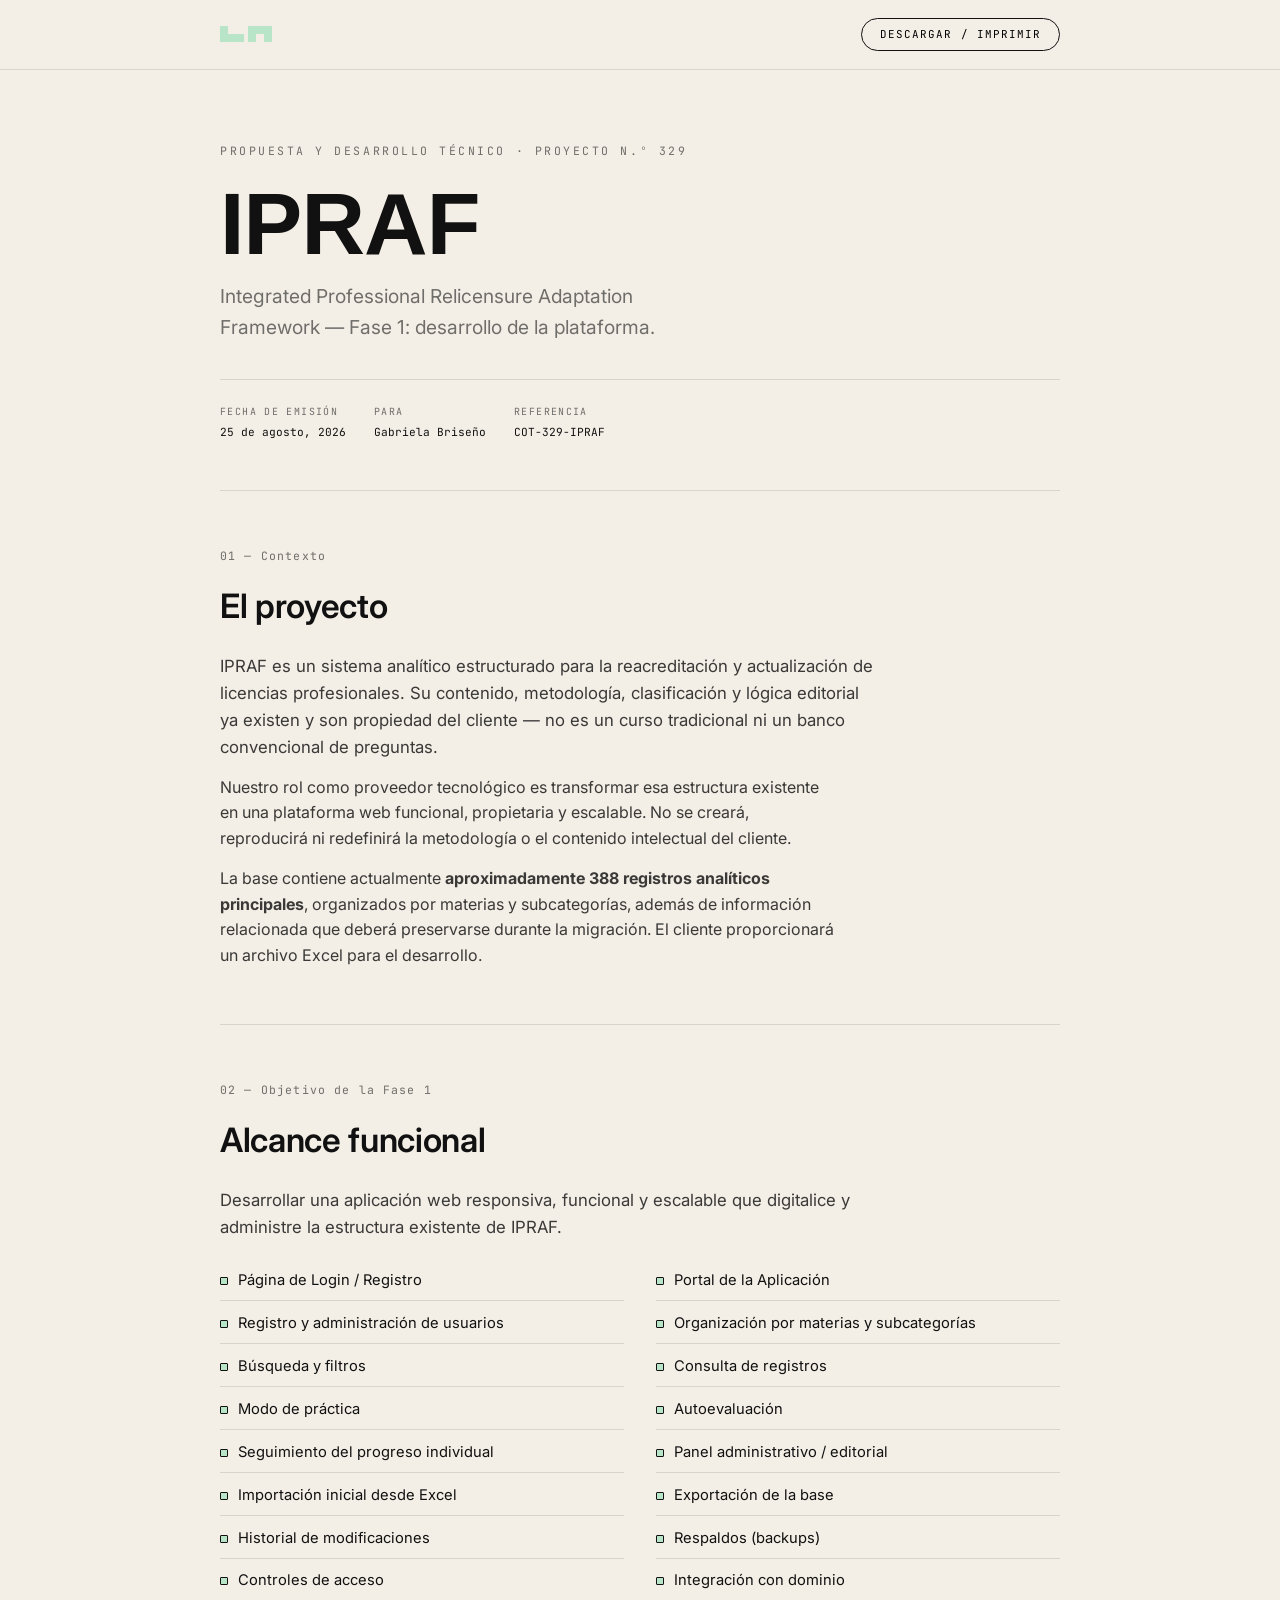
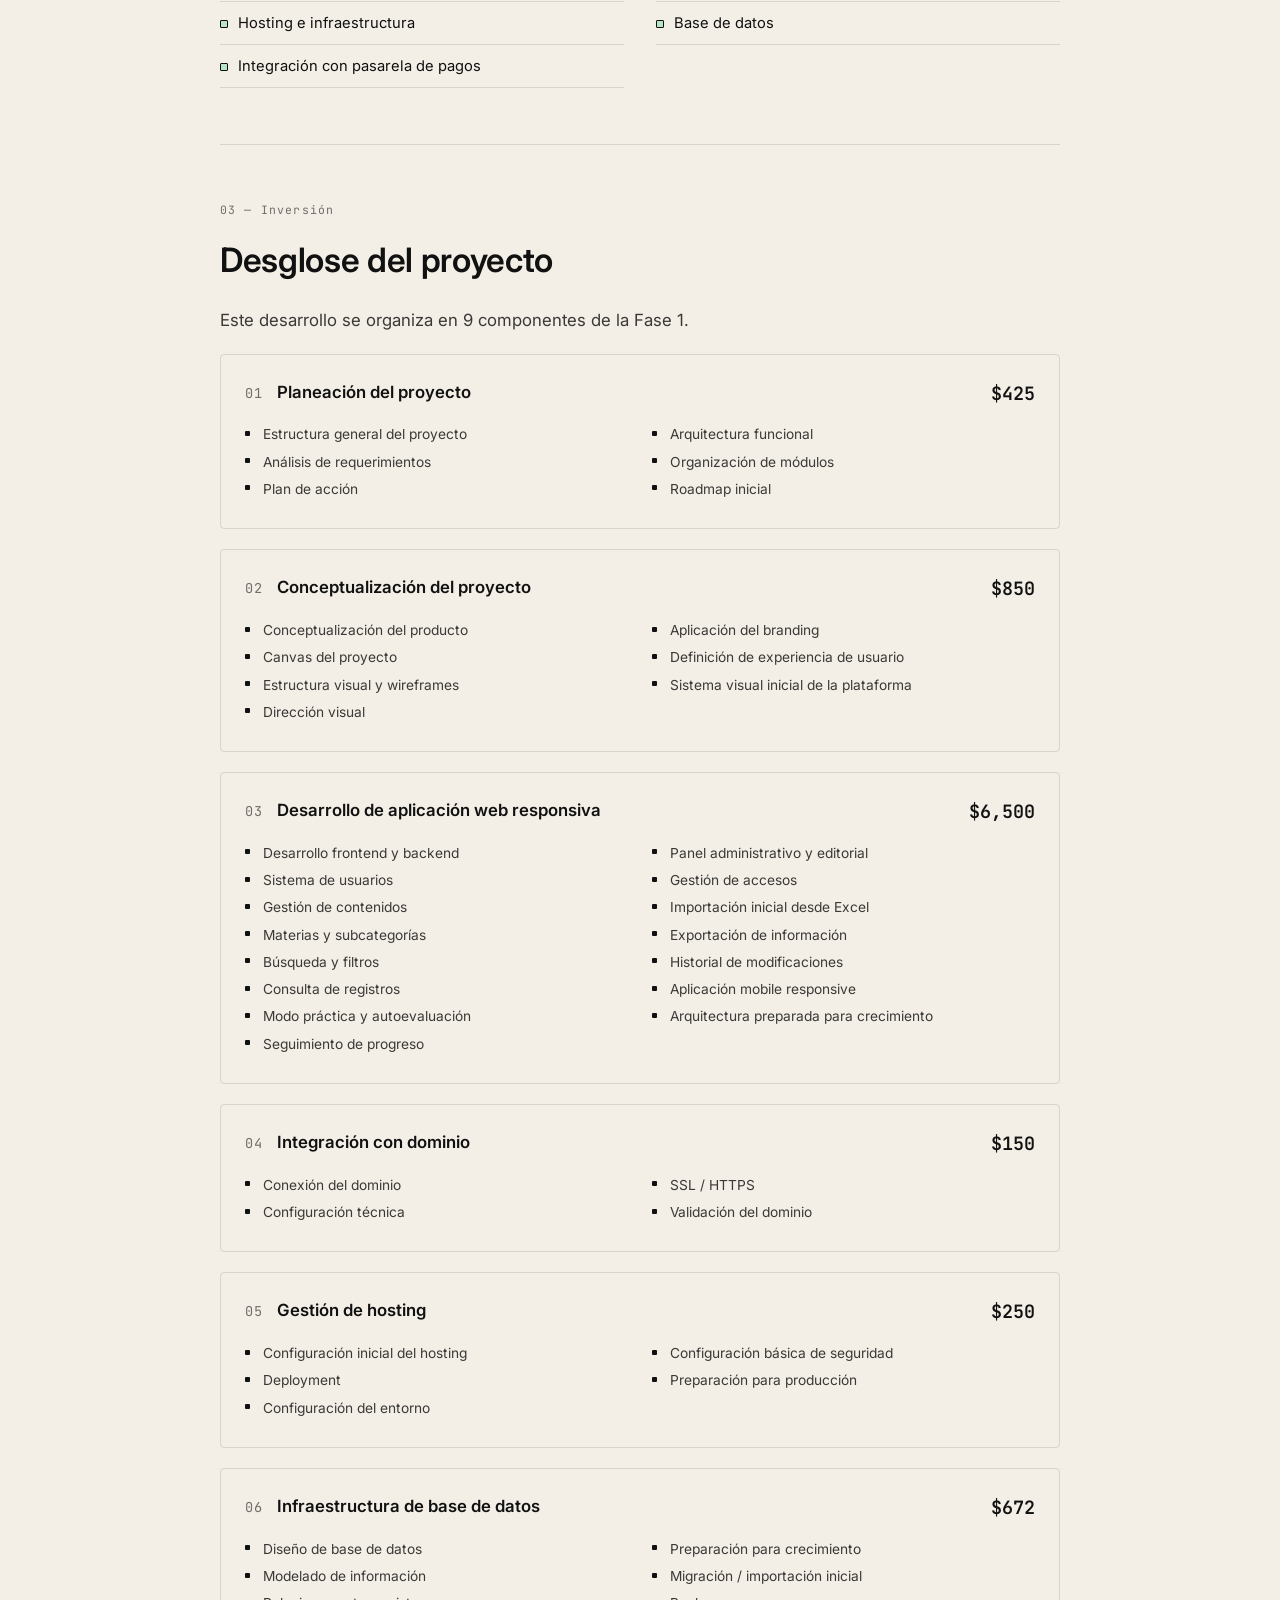
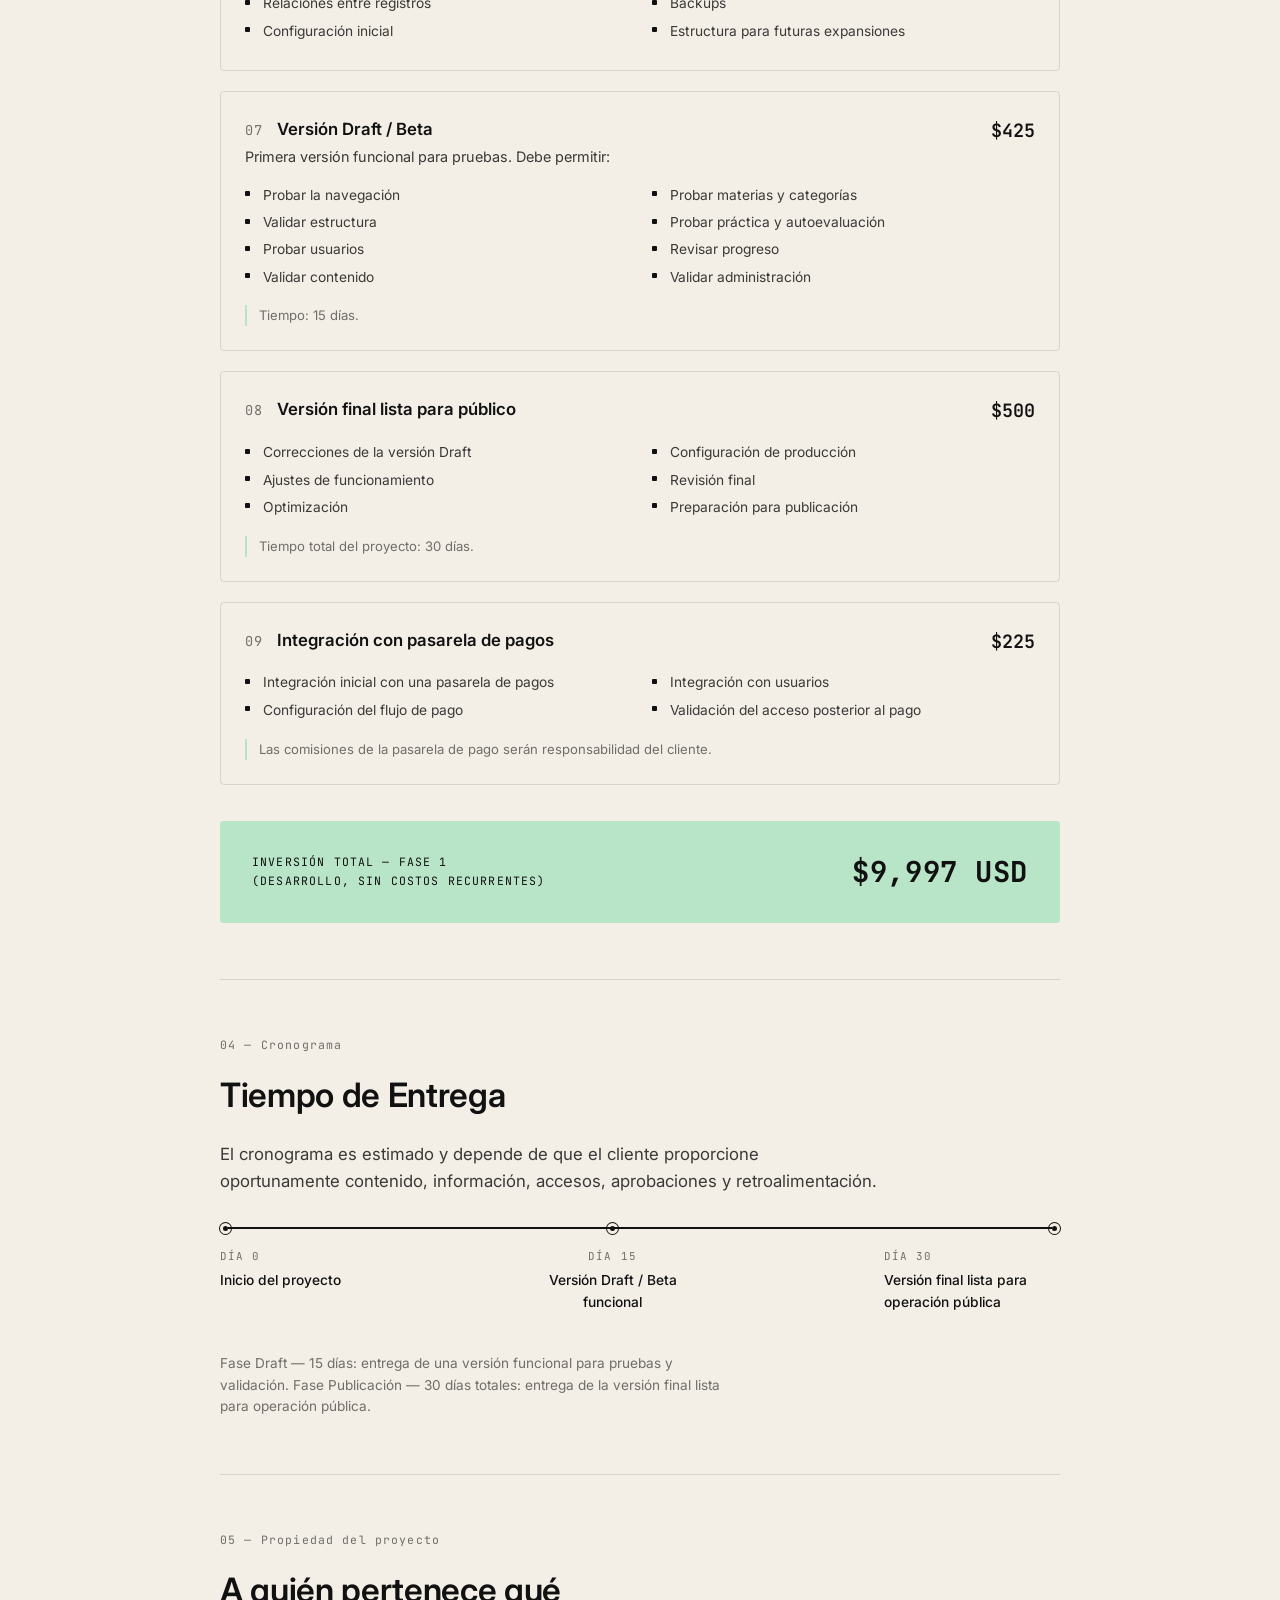
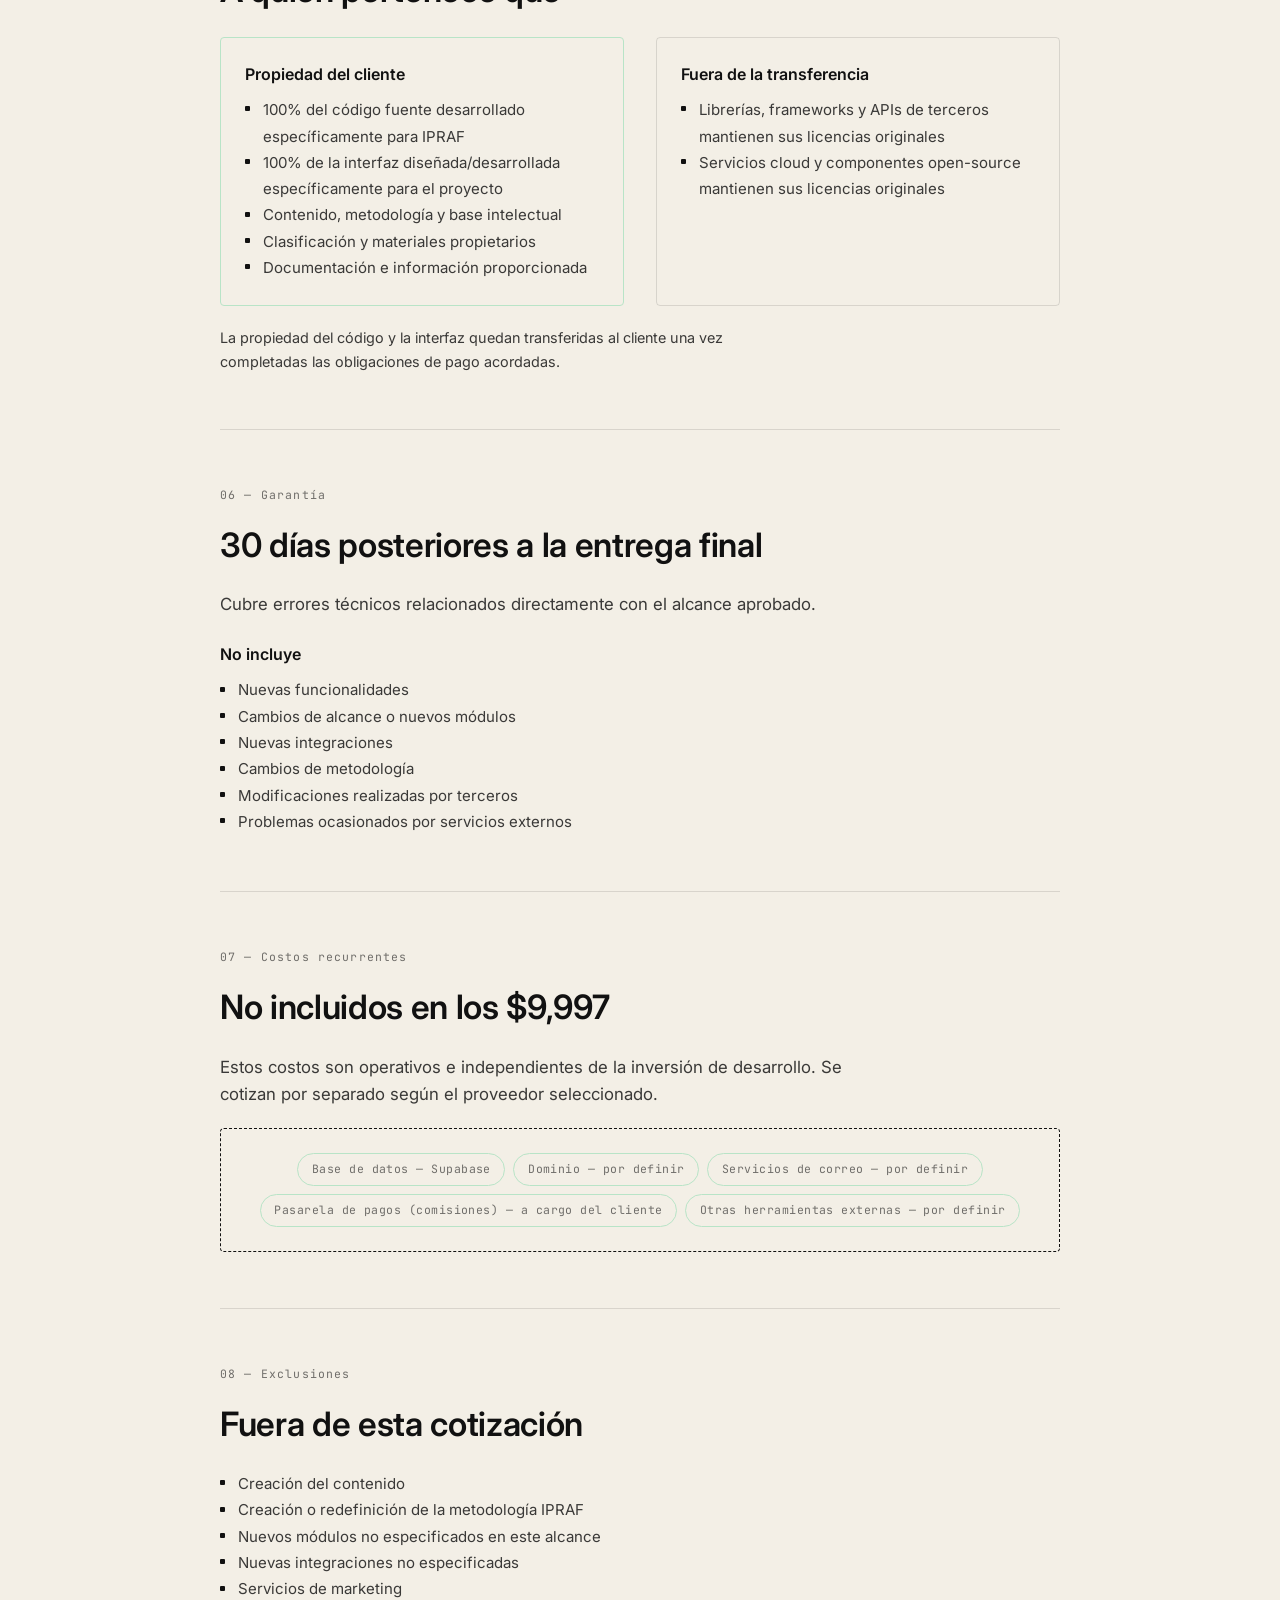
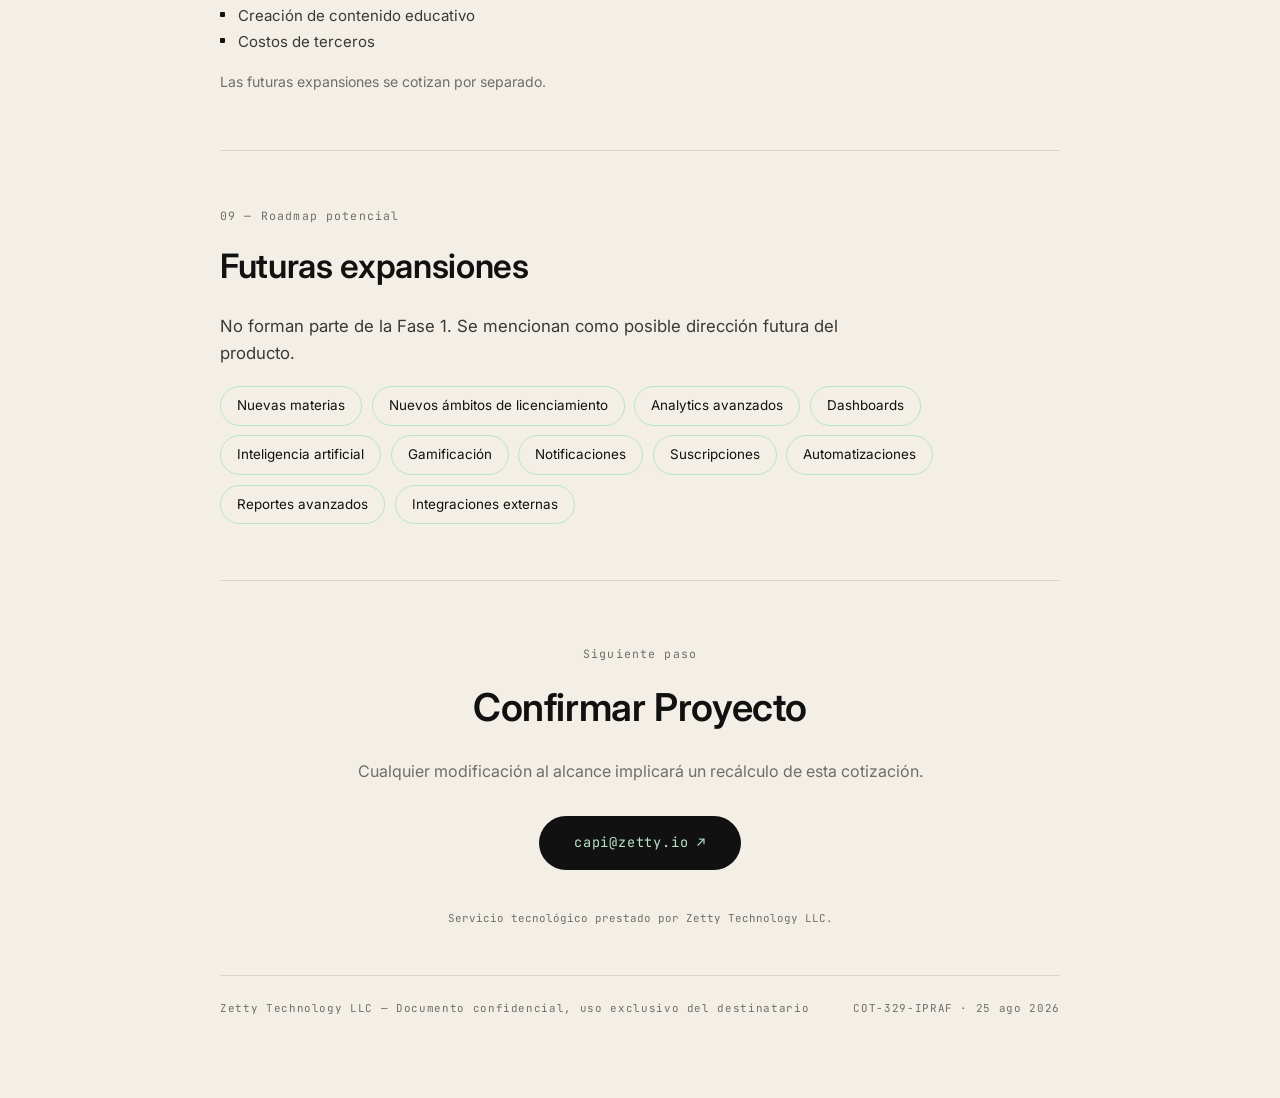
==== commit d8aec485: "Agregar Login/Registro y Portal de la Aplicación al alcance Co-Authored-By: Claude Sonnet 5 <noreply" ====
--- a/proyectoipraf/index.html
+++ b/proyectoipraf/index.html
@@ -324,6 +324,8 @@
       administre la estructura existente de IPRAF.
     </p>
     <ul class="scope-grid">
+      <li>Página de Login / Registro</li>
+      <li>Portal de la Aplicación</li>
       <li>Registro y administración de usuarios</li>
       <li>Organización por materias y subcategorías</li>
       <li>Búsqueda y filtros</li>
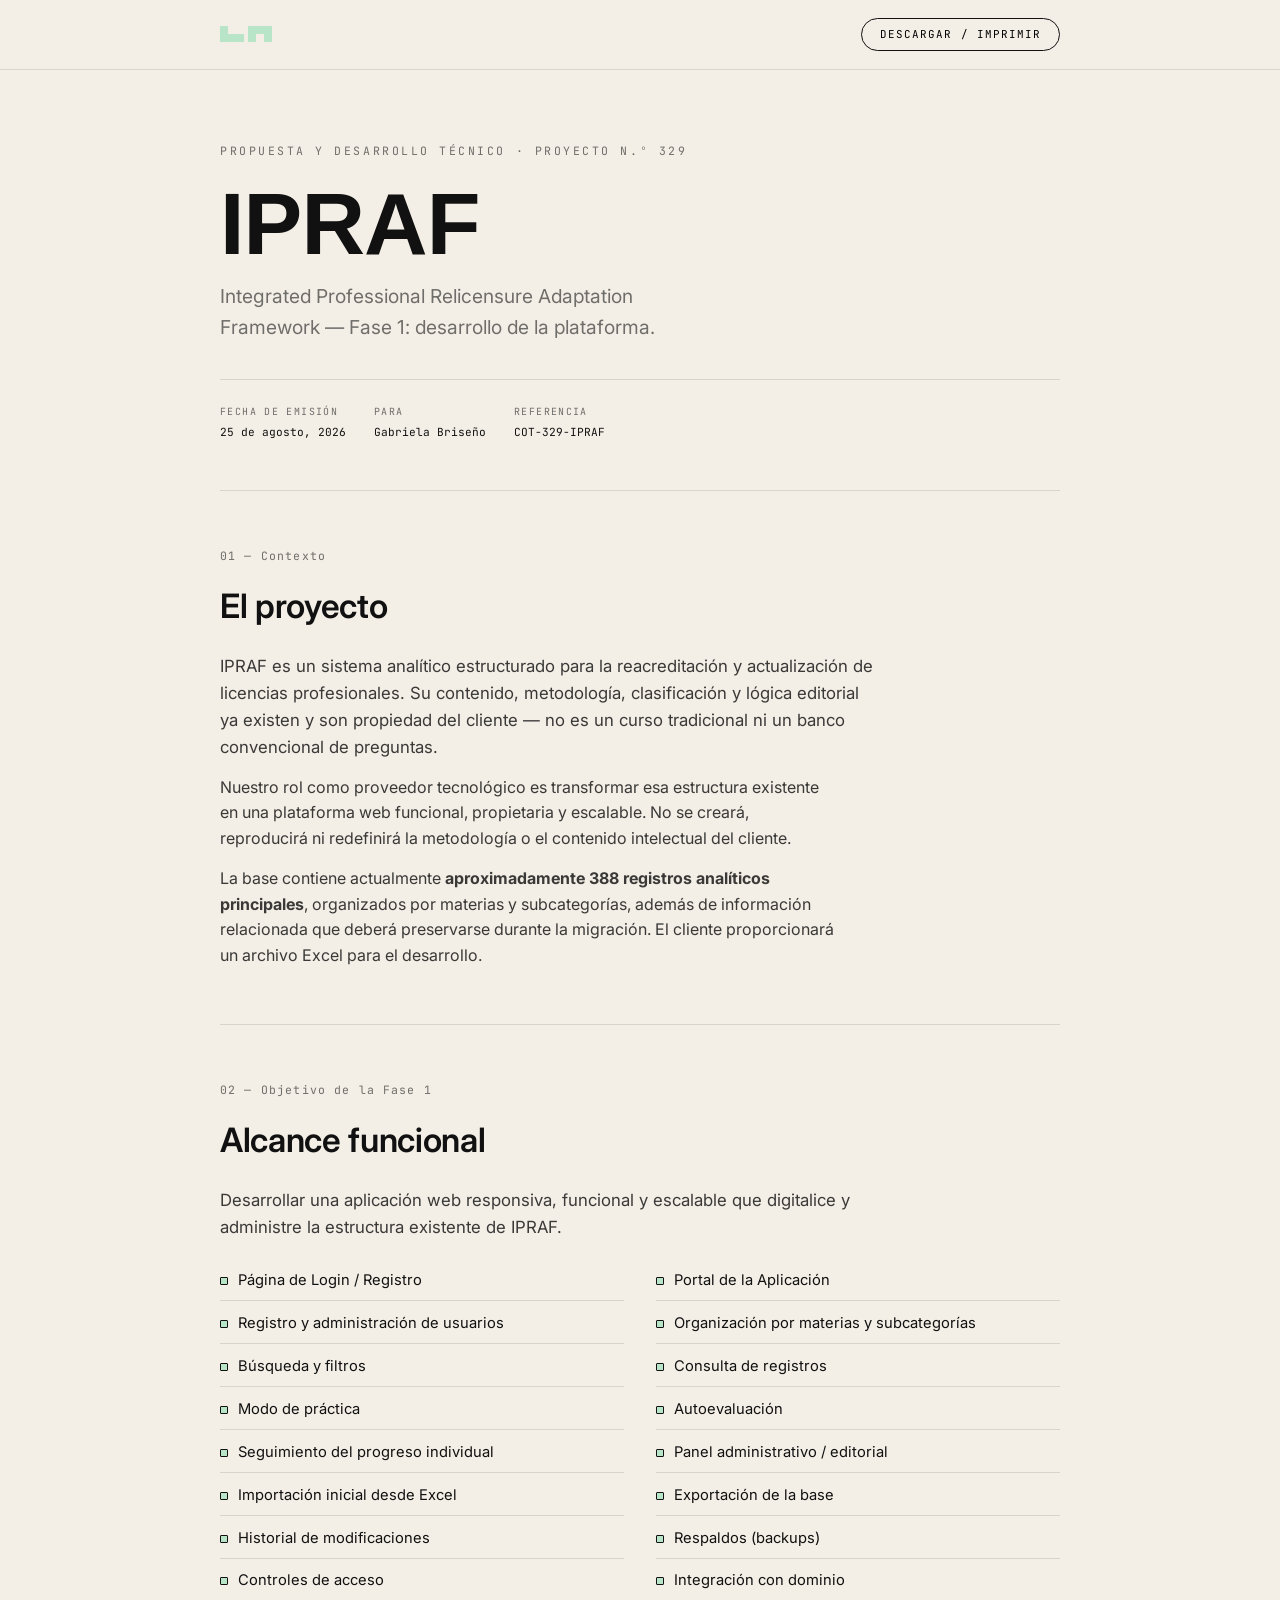
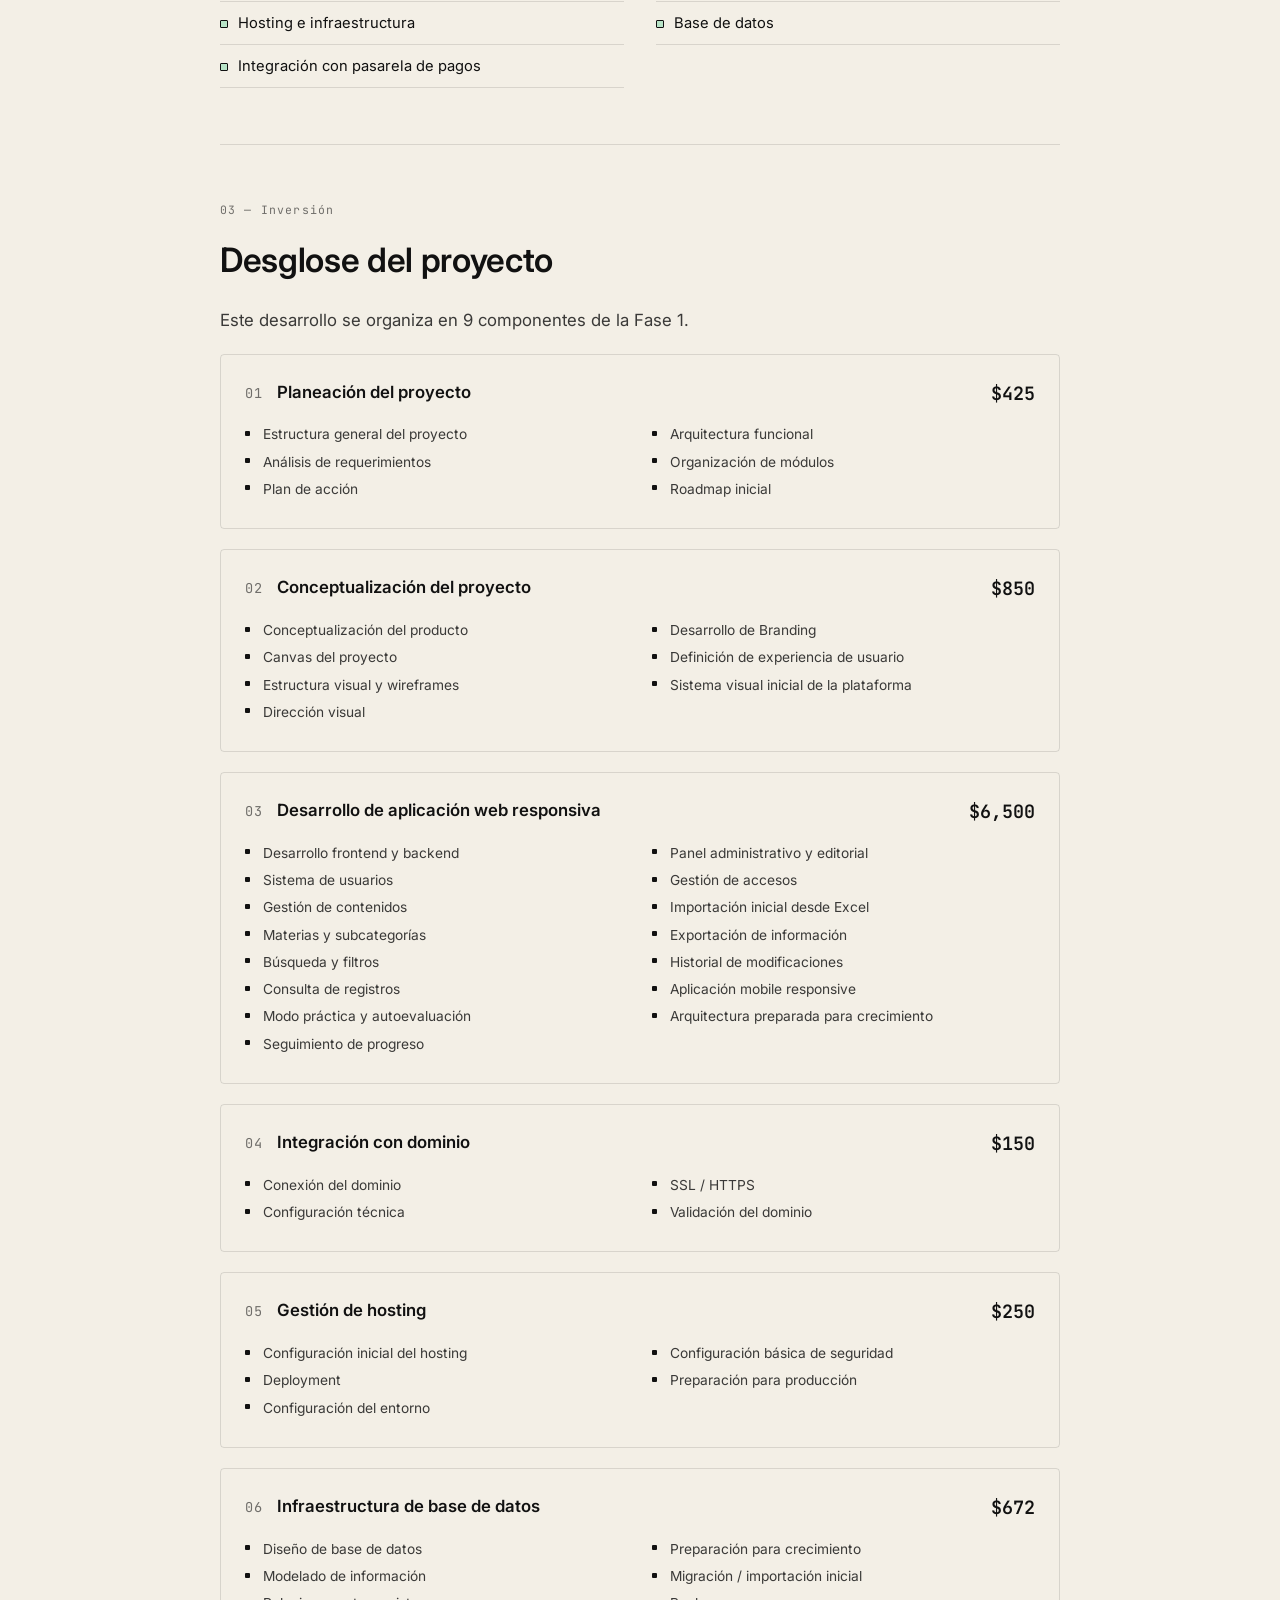
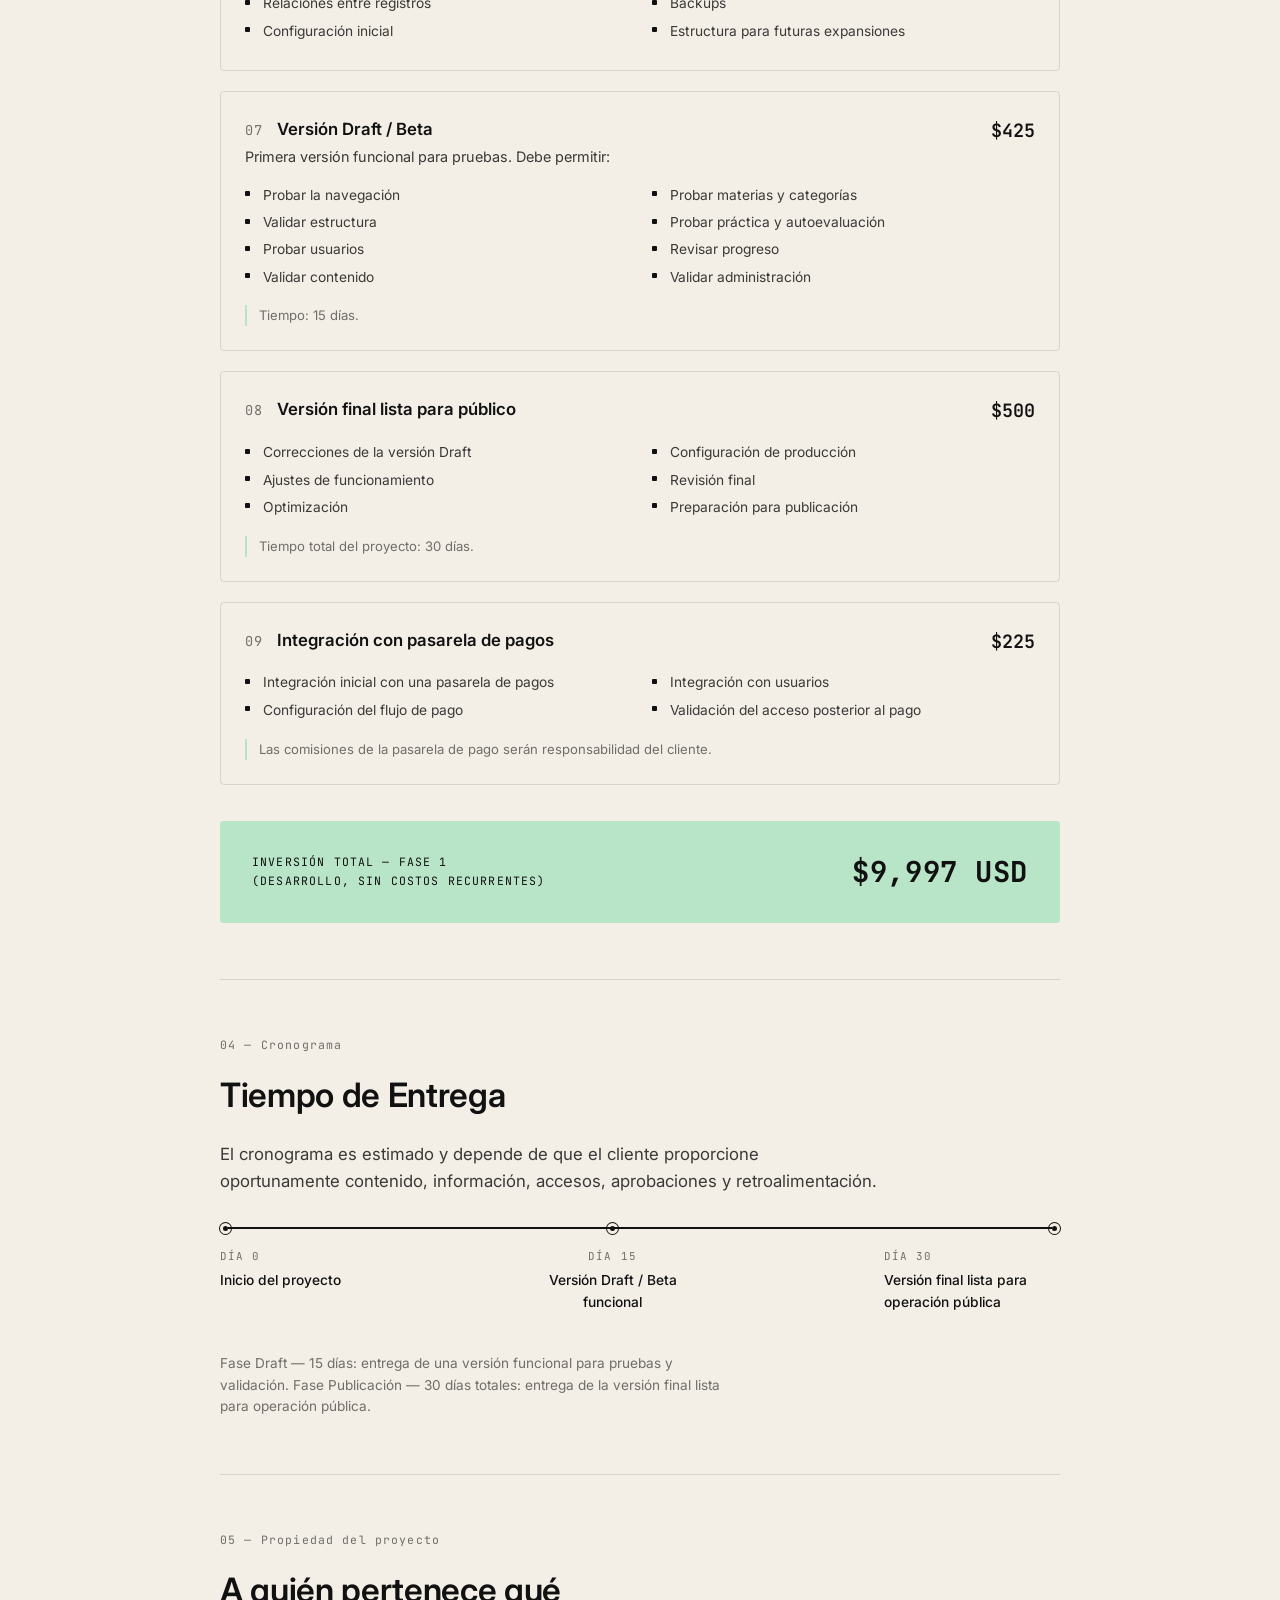
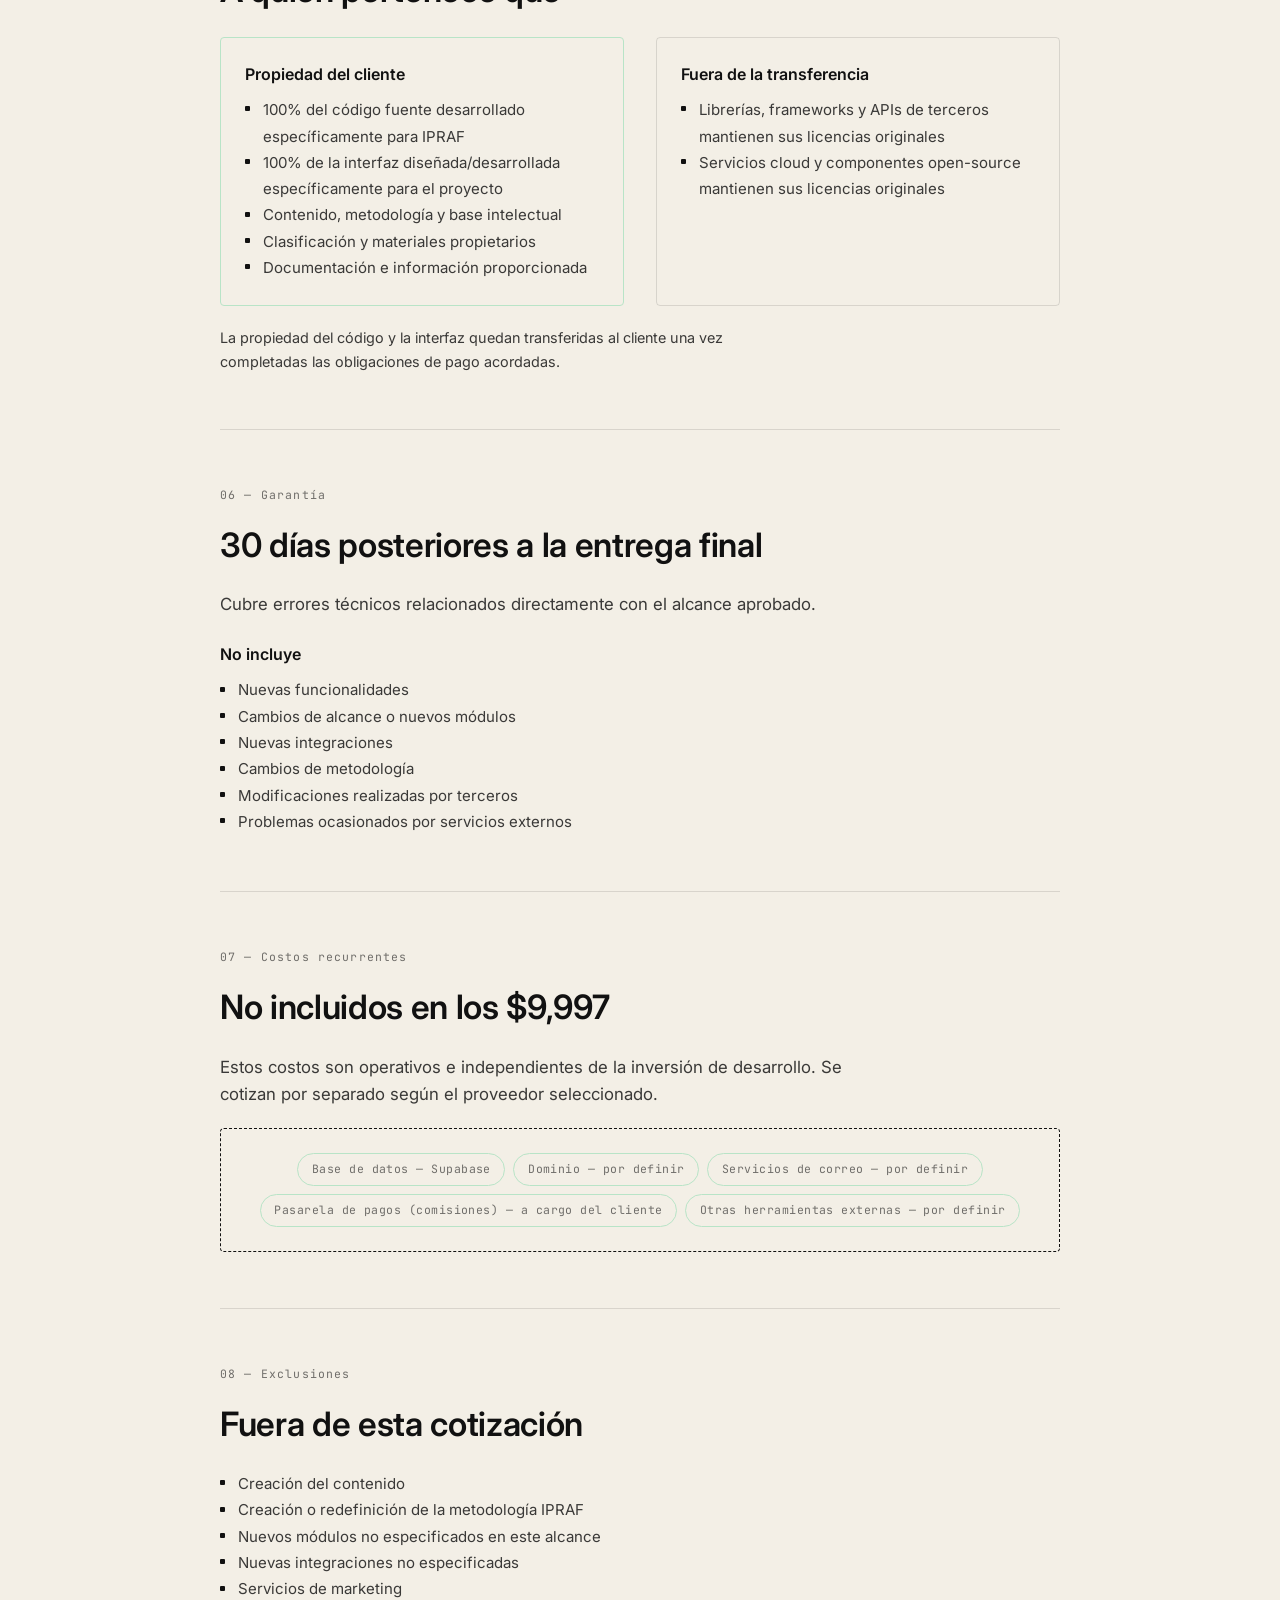
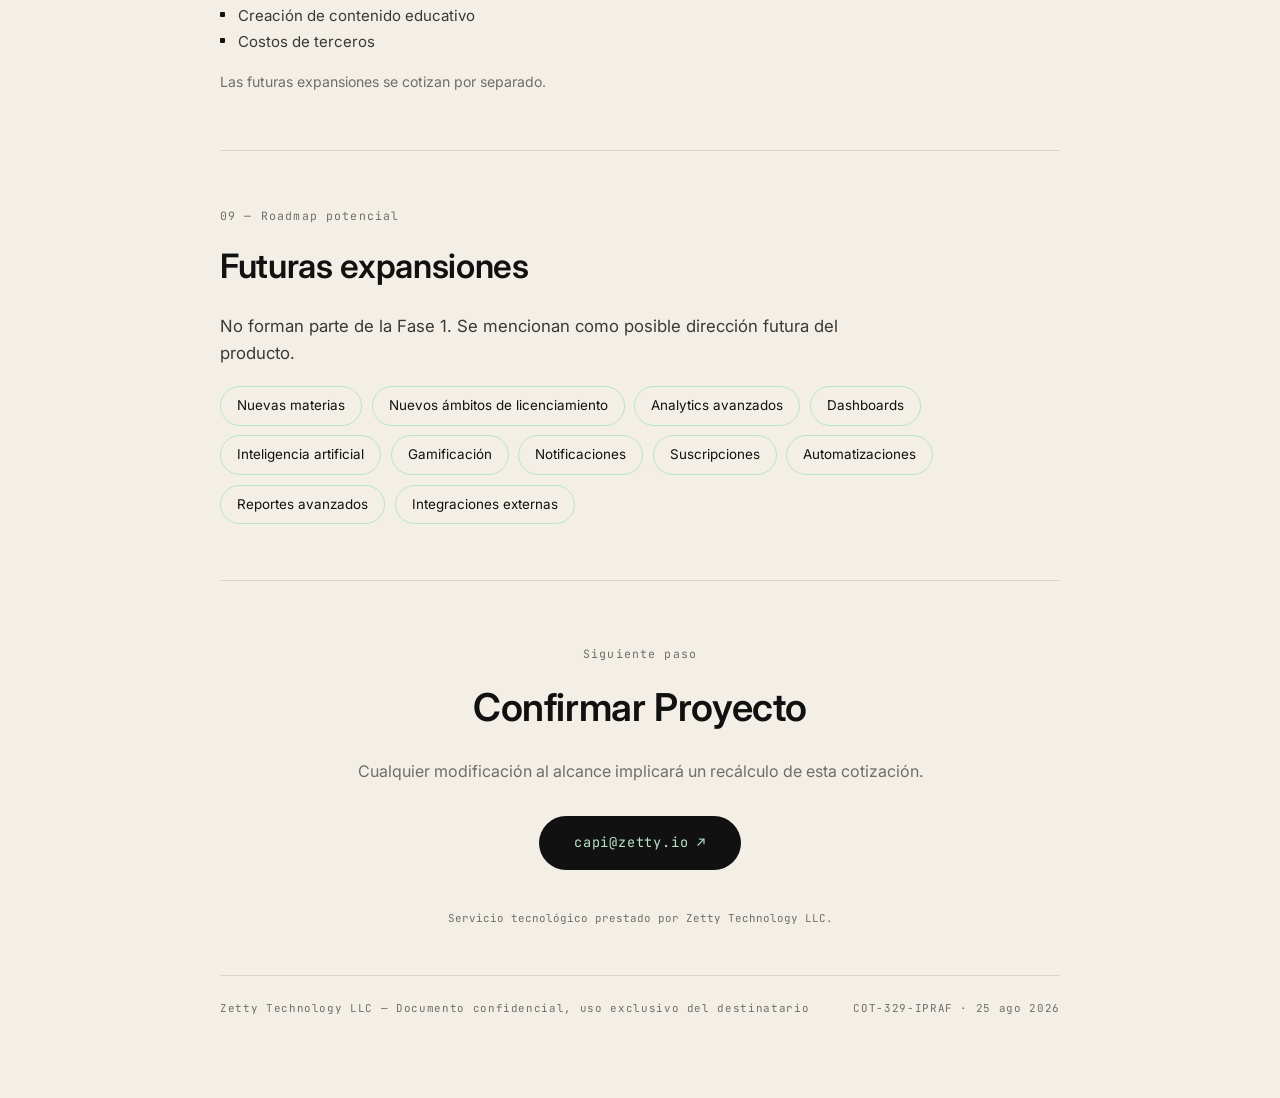
==== commit f1656d0b: "Renombrar "Aplicación del branding" a "Desarrollo de Branding" en item 02 Co-Authored-By: Claude Son" ====
--- a/proyectoipraf/index.html
+++ b/proyectoipraf/index.html
@@ -377,7 +377,7 @@
         <li>Canvas del proyecto</li>
         <li>Estructura visual y wireframes</li>
         <li>Dirección visual</li>
-        <li>Aplicación del branding</li>
+        <li>Desarrollo de Branding</li>
         <li>Definición de experiencia de usuario</li>
         <li>Sistema visual inicial de la plataforma</li>
       </ul>
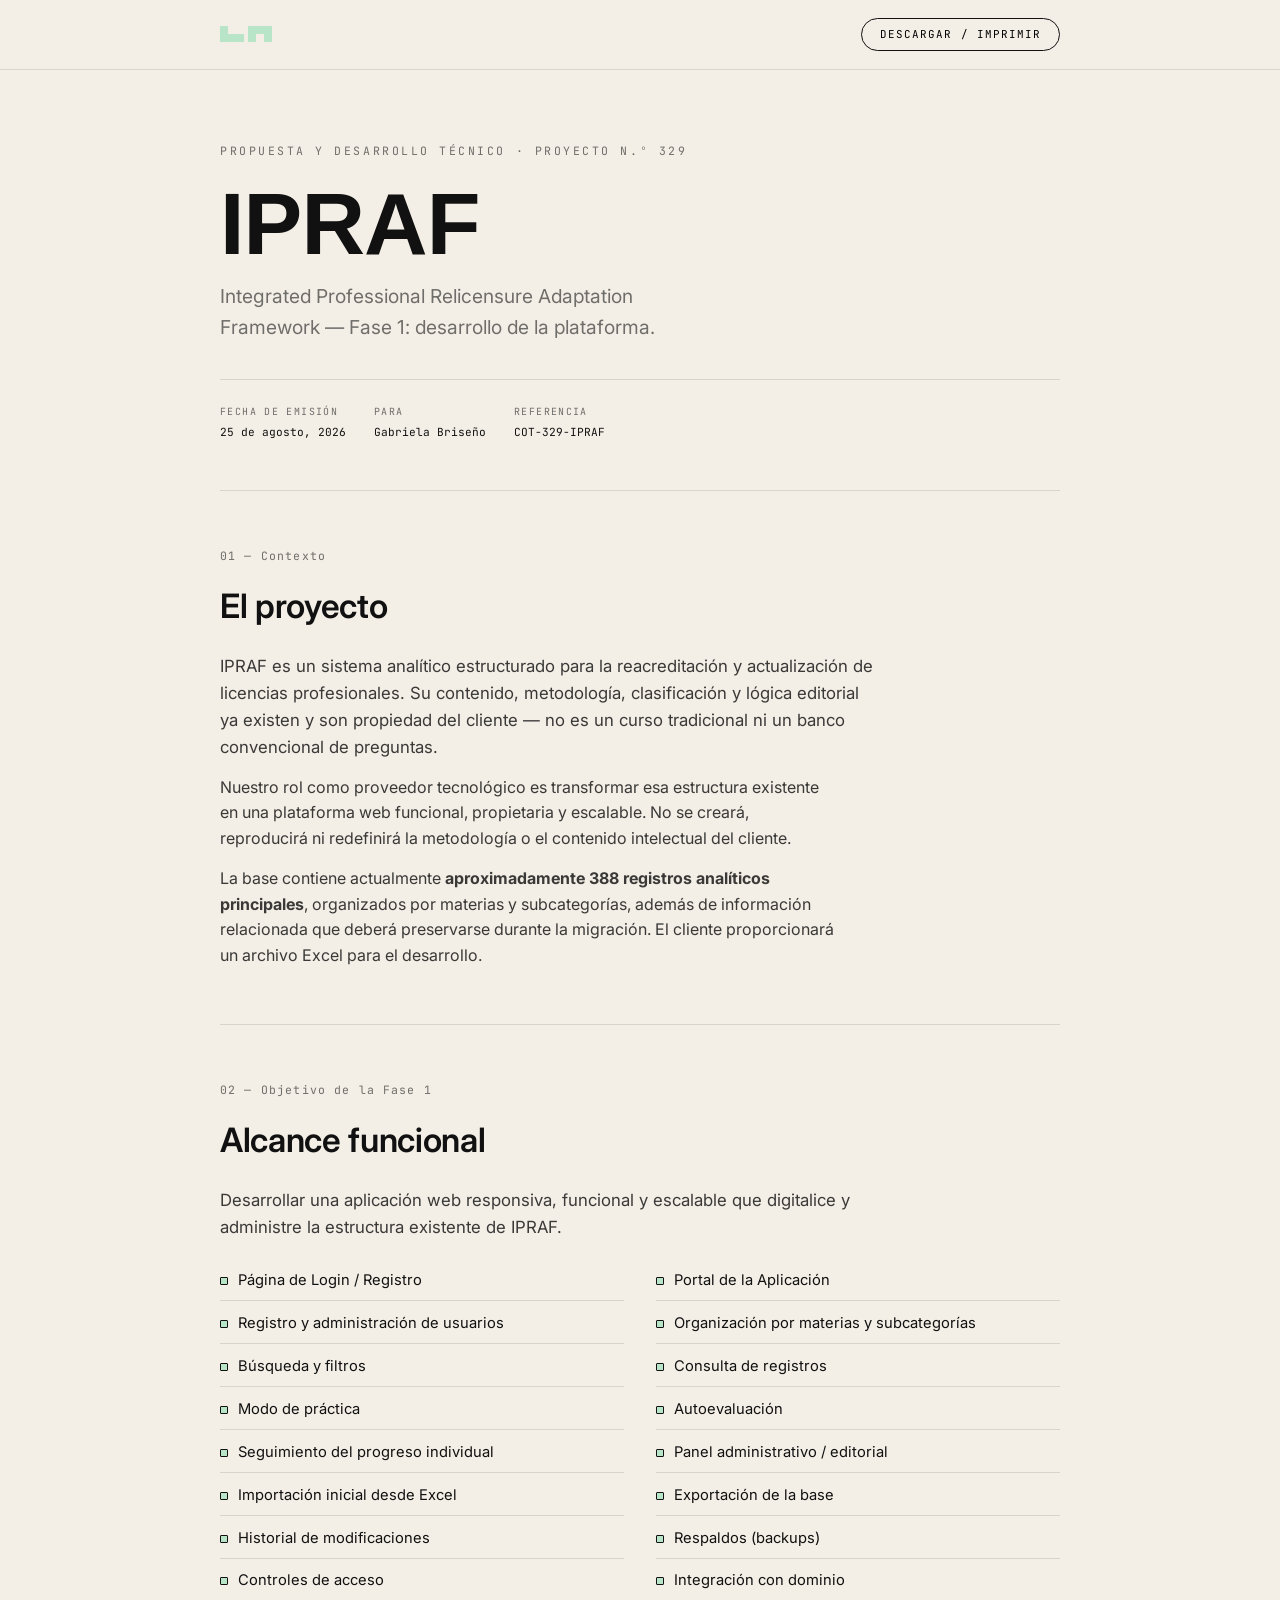
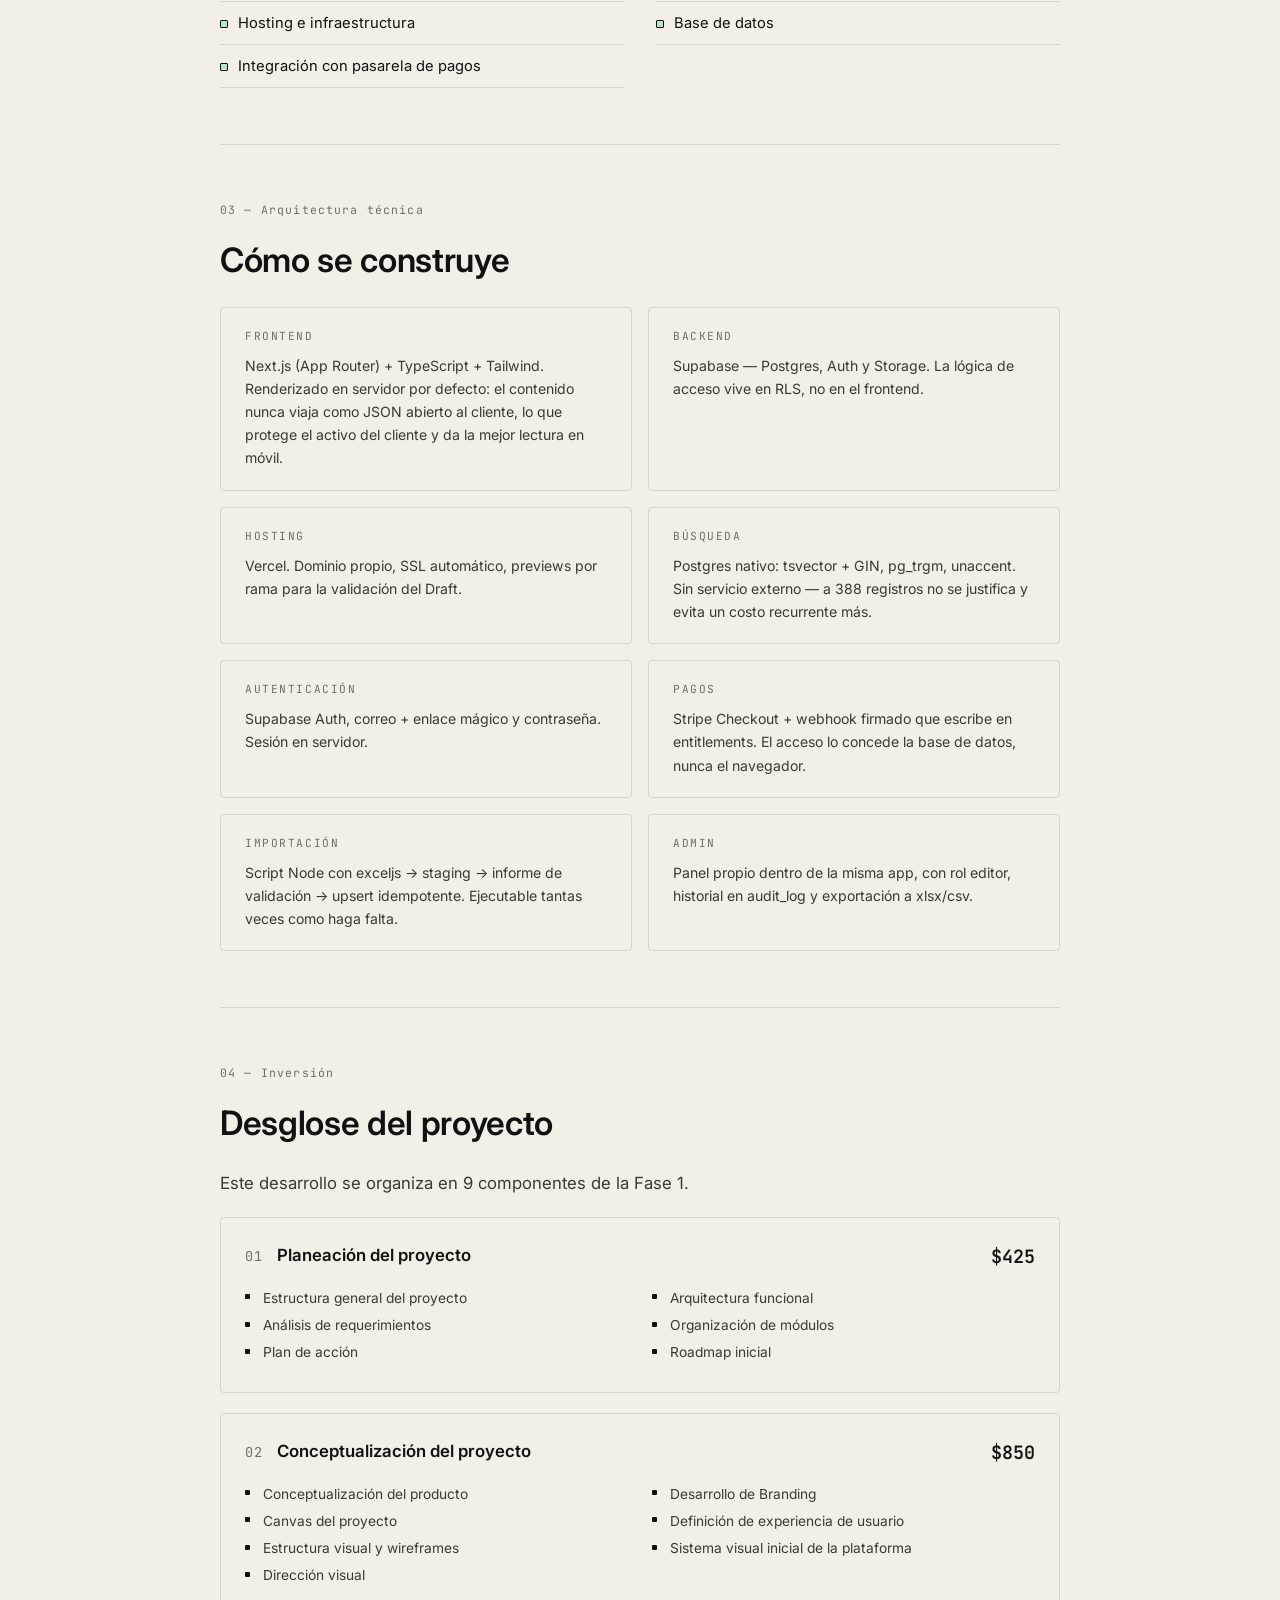
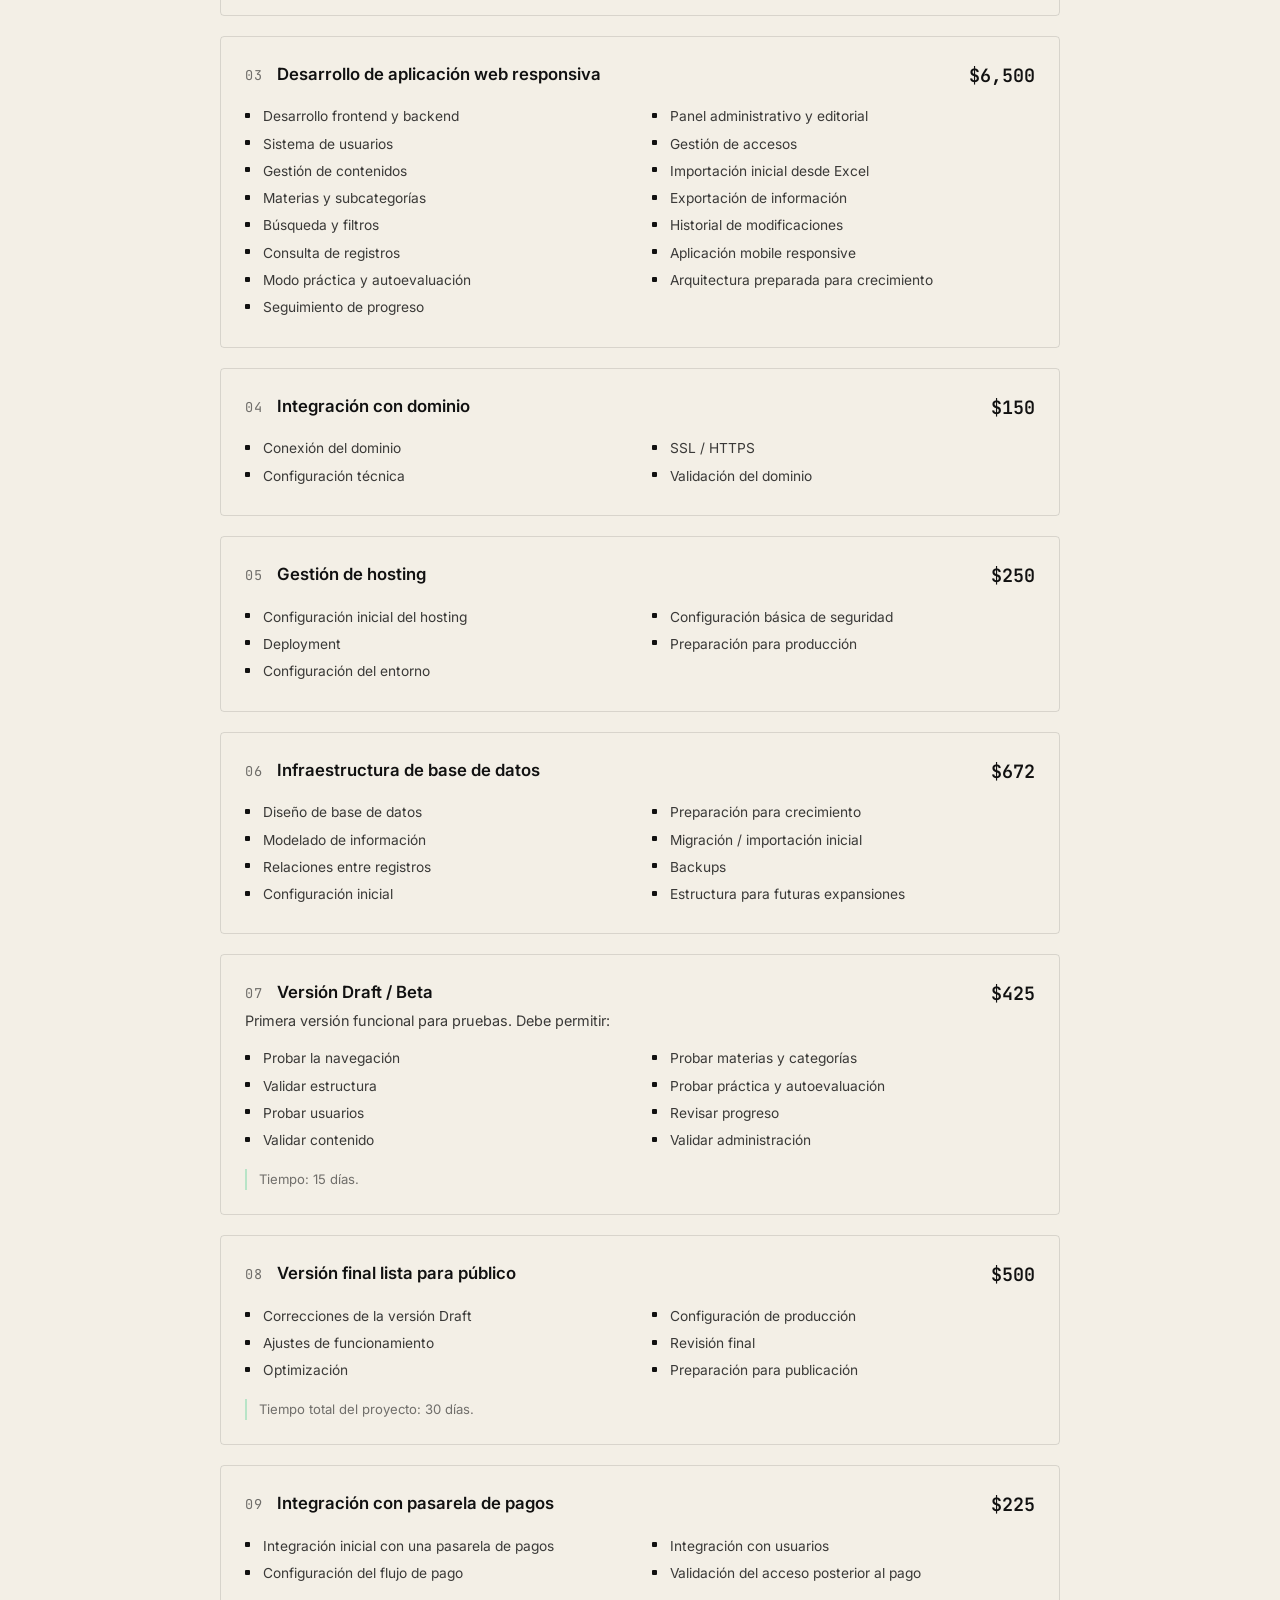
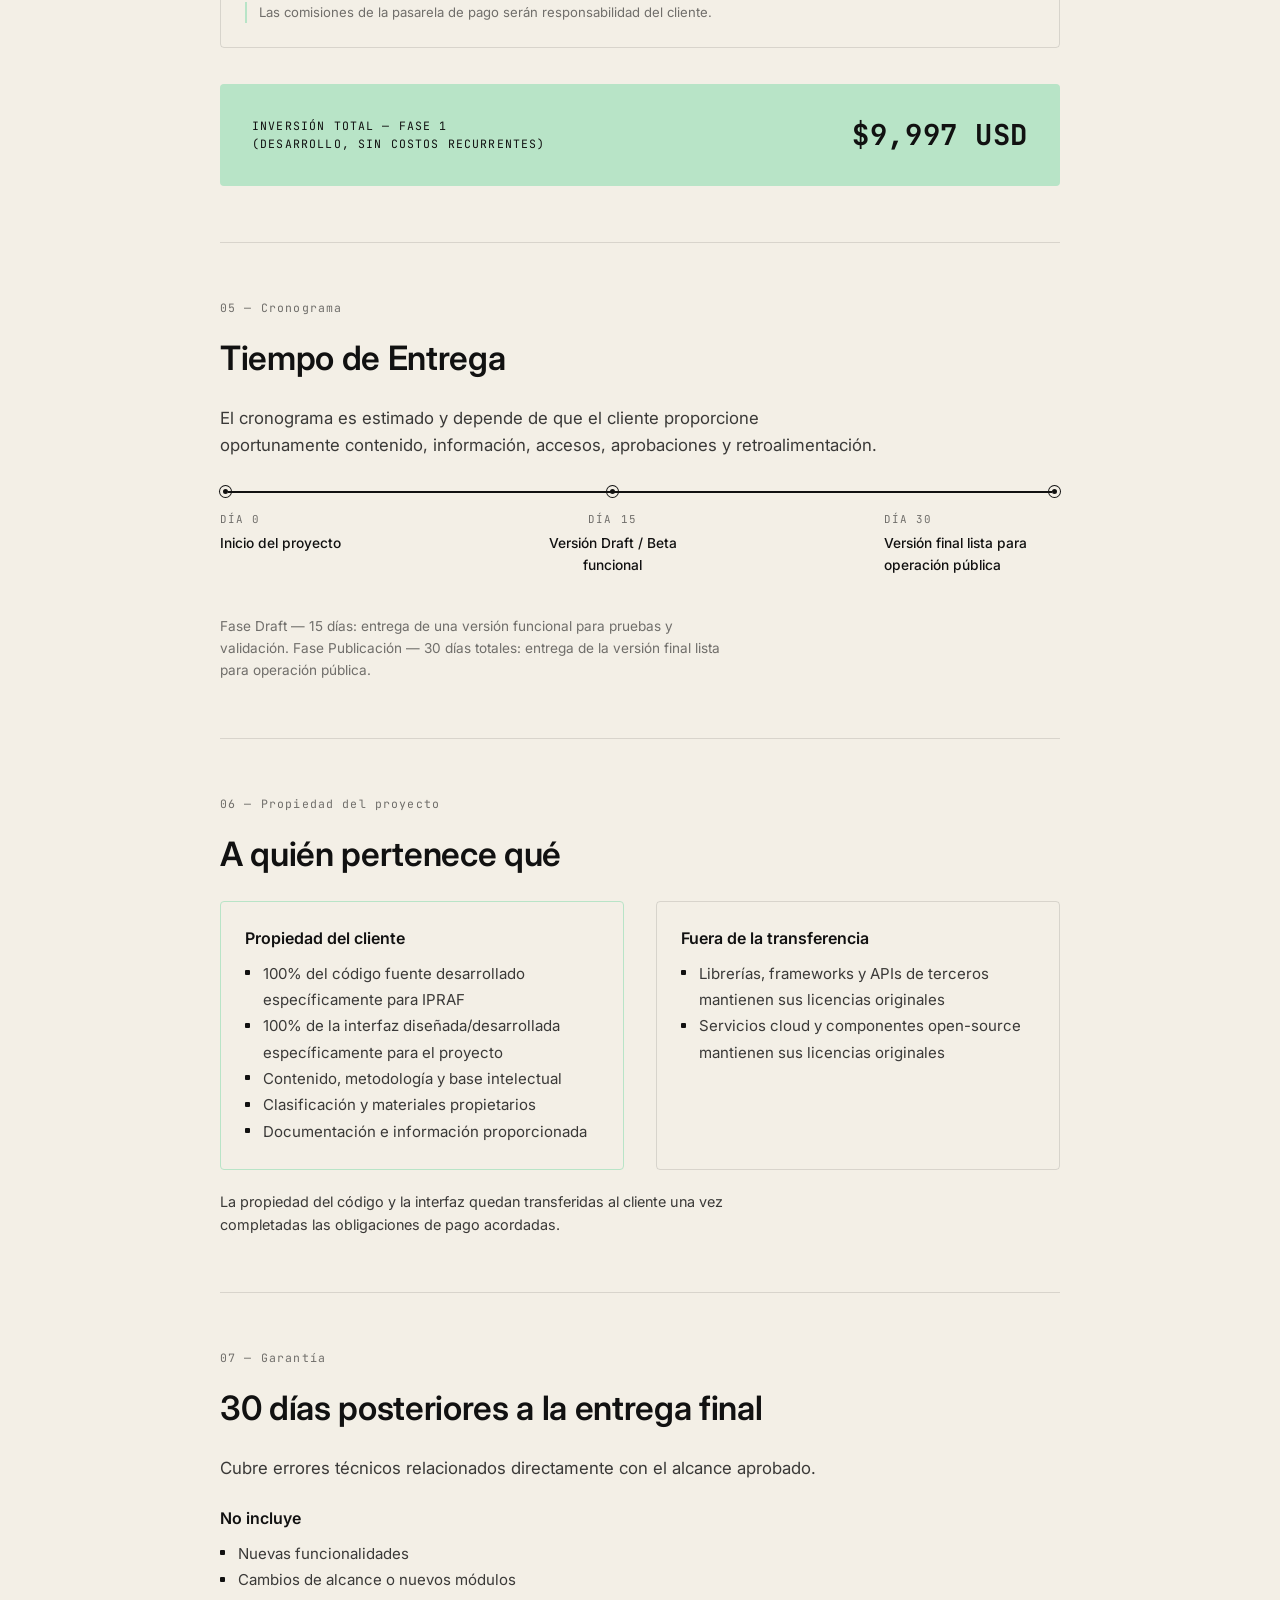
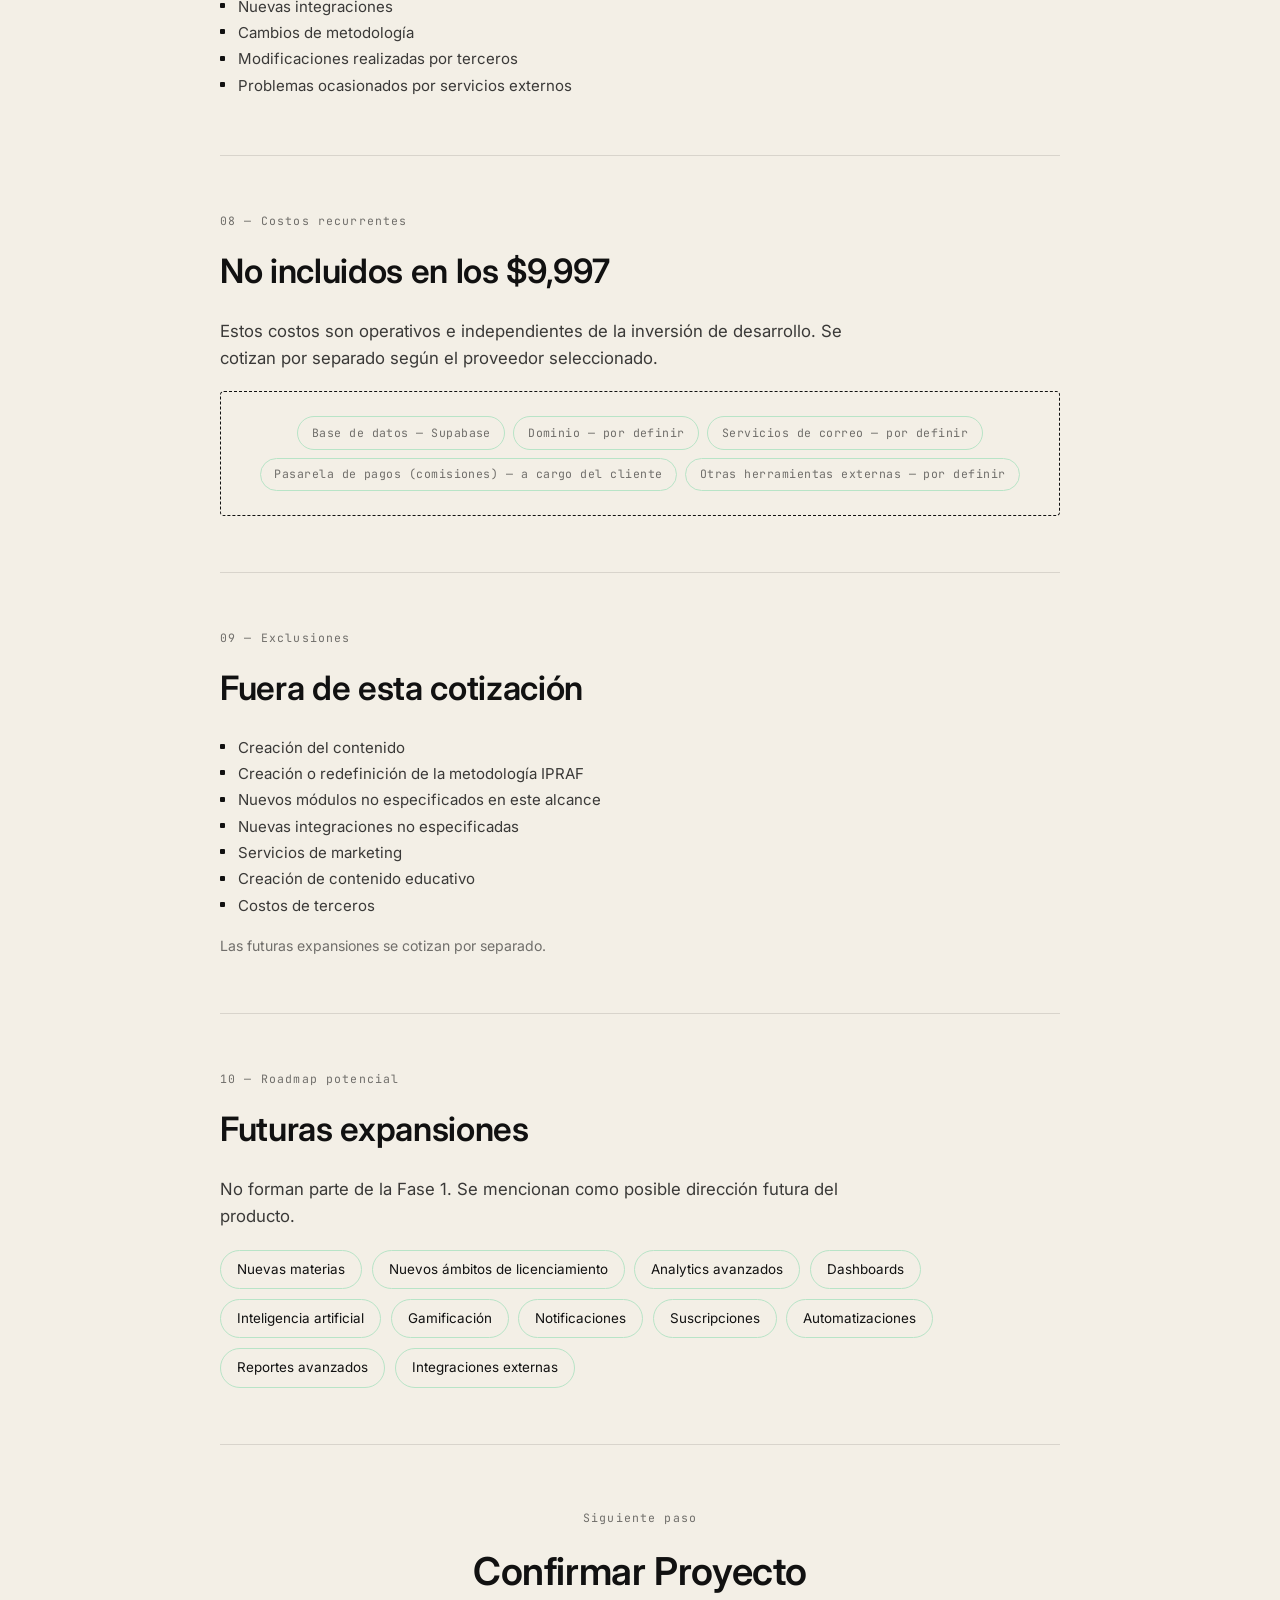
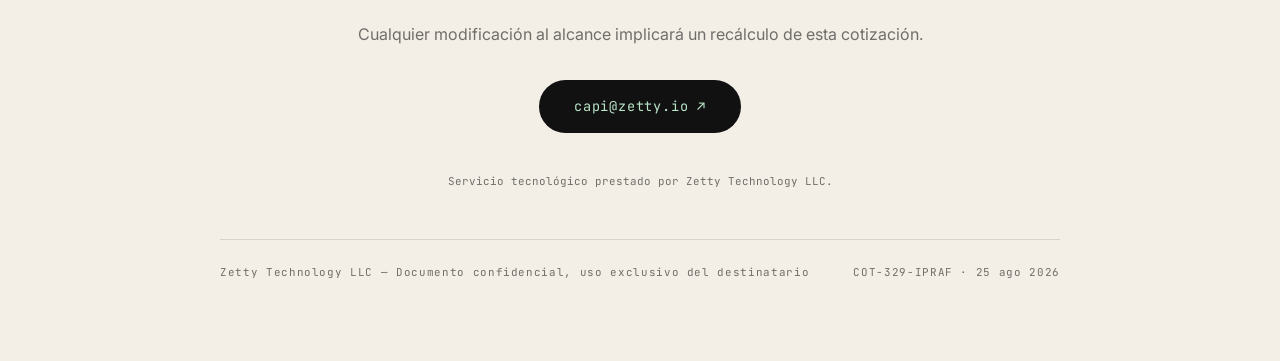
==== commit 3c0879c9: "Agregar sección de Arquitectura técnica y ajustes de contenido - Nueva sección 03 "Arquitectura técn" ====
--- a/proyectoipraf/index.html
+++ b/proyectoipraf/index.html
@@ -141,6 +141,21 @@
   content:"";flex:none;width:6px;height:6px;background:var(--mint);
   border:1px solid var(--ink);border-radius:1px;margin-top:.4em;
 }
+
+/* -------- arquitectura técnica -------- */
+.tech-grid{
+  display:grid;grid-template-columns:1fr;gap:1rem;margin-top:1.25rem;
+}
+@media(min-width:640px){.tech-grid{grid-template-columns:1fr 1fr}}
+.tech-card{
+  border:1px solid var(--line);border-radius:4px;padding:1.25rem 1.5rem;
+  break-inside:avoid;page-break-inside:avoid;
+}
+.tech-card .lbl{
+  font-family:var(--f-mono);font-size:.7rem;letter-spacing:.14em;text-transform:uppercase;
+  color:var(--muted);margin-bottom:.5rem;
+}
+.tech-card p{font-size:.88rem;line-height:1.65;max-width:none}
 
 /* -------- desglose -------- */
 .item{
@@ -346,9 +361,55 @@
     </ul>
   </section>
 
-  <!-- ============ 03 DESGLOSE ============ -->
+  <!-- ============ 03 ARQUITECTURA TÉCNICA ============ -->
+  <section class="blk rv" id="arquitectura">
+    <div class="idx">03 — Arquitectura técnica</div>
+    <h2>Cómo se construye</h2>
+    <div class="tech-grid">
+      <div class="tech-card">
+        <div class="lbl">Frontend</div>
+        <p>Next.js (App Router) + TypeScript + Tailwind. Renderizado en servidor por defecto:
+           el contenido nunca viaja como JSON abierto al cliente, lo que protege el activo del
+           cliente y da la mejor lectura en móvil.</p>
+      </div>
+      <div class="tech-card">
+        <div class="lbl">Backend</div>
+        <p>Supabase — Postgres, Auth y Storage. La lógica de acceso vive en RLS, no en el frontend.</p>
+      </div>
+      <div class="tech-card">
+        <div class="lbl">Hosting</div>
+        <p>Vercel. Dominio propio, SSL automático, previews por rama para la validación del Draft.</p>
+      </div>
+      <div class="tech-card">
+        <div class="lbl">Búsqueda</div>
+        <p>Postgres nativo: tsvector + GIN, pg_trgm, unaccent. Sin servicio externo — a 388
+           registros no se justifica y evita un costo recurrente más.</p>
+      </div>
+      <div class="tech-card">
+        <div class="lbl">Autenticación</div>
+        <p>Supabase Auth, correo + enlace mágico y contraseña. Sesión en servidor.</p>
+      </div>
+      <div class="tech-card">
+        <div class="lbl">Pagos</div>
+        <p>Stripe Checkout + webhook firmado que escribe en entitlements. El acceso lo concede
+           la base de datos, nunca el navegador.</p>
+      </div>
+      <div class="tech-card">
+        <div class="lbl">Importación</div>
+        <p>Script Node con exceljs → staging → informe de validación → upsert idempotente.
+           Ejecutable tantas veces como haga falta.</p>
+      </div>
+      <div class="tech-card">
+        <div class="lbl">Admin</div>
+        <p>Panel propio dentro de la misma app, con rol editor, historial en audit_log y
+           exportación a xlsx/csv.</p>
+      </div>
+    </div>
+  </section>
+
+  <!-- ============ 04 DESGLOSE ============ -->
   <section class="blk rv" id="desglose">
-    <div class="idx">03 — Inversión</div>
+    <div class="idx">04 — Inversión</div>
     <h2>Desglose del proyecto</h2>
     <p class="lead">Este desarrollo se organiza en 9 componentes de la Fase 1.</p>
 
@@ -508,7 +569,7 @@
 
   <!-- ============ 04 CRONOGRAMA ============ -->
   <section class="blk rv" id="cronograma">
-    <div class="idx">04 — Cronograma</div>
+    <div class="idx">05 — Cronograma</div>
     <h2>Tiempo de Entrega</h2>
     <p class="lead">
       El cronograma es estimado y depende de que el cliente proporcione oportunamente
@@ -539,7 +600,7 @@
 
   <!-- ============ 05 PROPIEDAD ============ -->
   <section class="blk rv" id="propiedad">
-    <div class="idx">05 — Propiedad del proyecto</div>
+    <div class="idx">06 — Propiedad del proyecto</div>
     <h2>A quién pertenece qué</h2>
     <div class="cols2">
       <div class="col-card on">
@@ -568,7 +629,7 @@
 
   <!-- ============ 06 GARANTÍA ============ -->
   <section class="blk rv" id="garantia">
-    <div class="idx">06 — Garantía</div>
+    <div class="idx">07 — Garantía</div>
     <h2>30 días posteriores a la entrega final</h2>
     <p class="lead">Cubre errores técnicos relacionados directamente con el alcance aprobado.</p>
     <h3 style="margin-top:1.5rem">No incluye</h3>
@@ -584,7 +645,7 @@
 
   <!-- ============ 07 COSTOS RECURRENTES ============ -->
   <section class="blk rv" id="recurrentes">
-    <div class="idx">07 — Costos recurrentes</div>
+    <div class="idx">08 — Costos recurrentes</div>
     <h2>No incluidos en los $9,997</h2>
     <p class="lead">
       Estos costos son operativos e independientes de la inversión de desarrollo.
@@ -603,7 +664,7 @@
 
   <!-- ============ 08 EXCLUSIONES ============ -->
   <section class="blk rv" id="exclusiones">
-    <div class="idx">08 — Exclusiones</div>
+    <div class="idx">09 — Exclusiones</div>
     <h2>Fuera de esta cotización</h2>
     <ul class="plain" style="columns:1">
       <li>Creación del contenido</li>
@@ -621,7 +682,7 @@
 
   <!-- ============ 09 ROADMAP ============ -->
   <section class="blk rv" id="roadmap">
-    <div class="idx">09 — Roadmap potencial</div>
+    <div class="idx">10 — Roadmap potencial</div>
     <h2>Futuras expansiones</h2>
     <p class="lead">No forman parte de la Fase 1. Se mencionan como posible dirección futura del producto.</p>
     <div class="chip-row">
